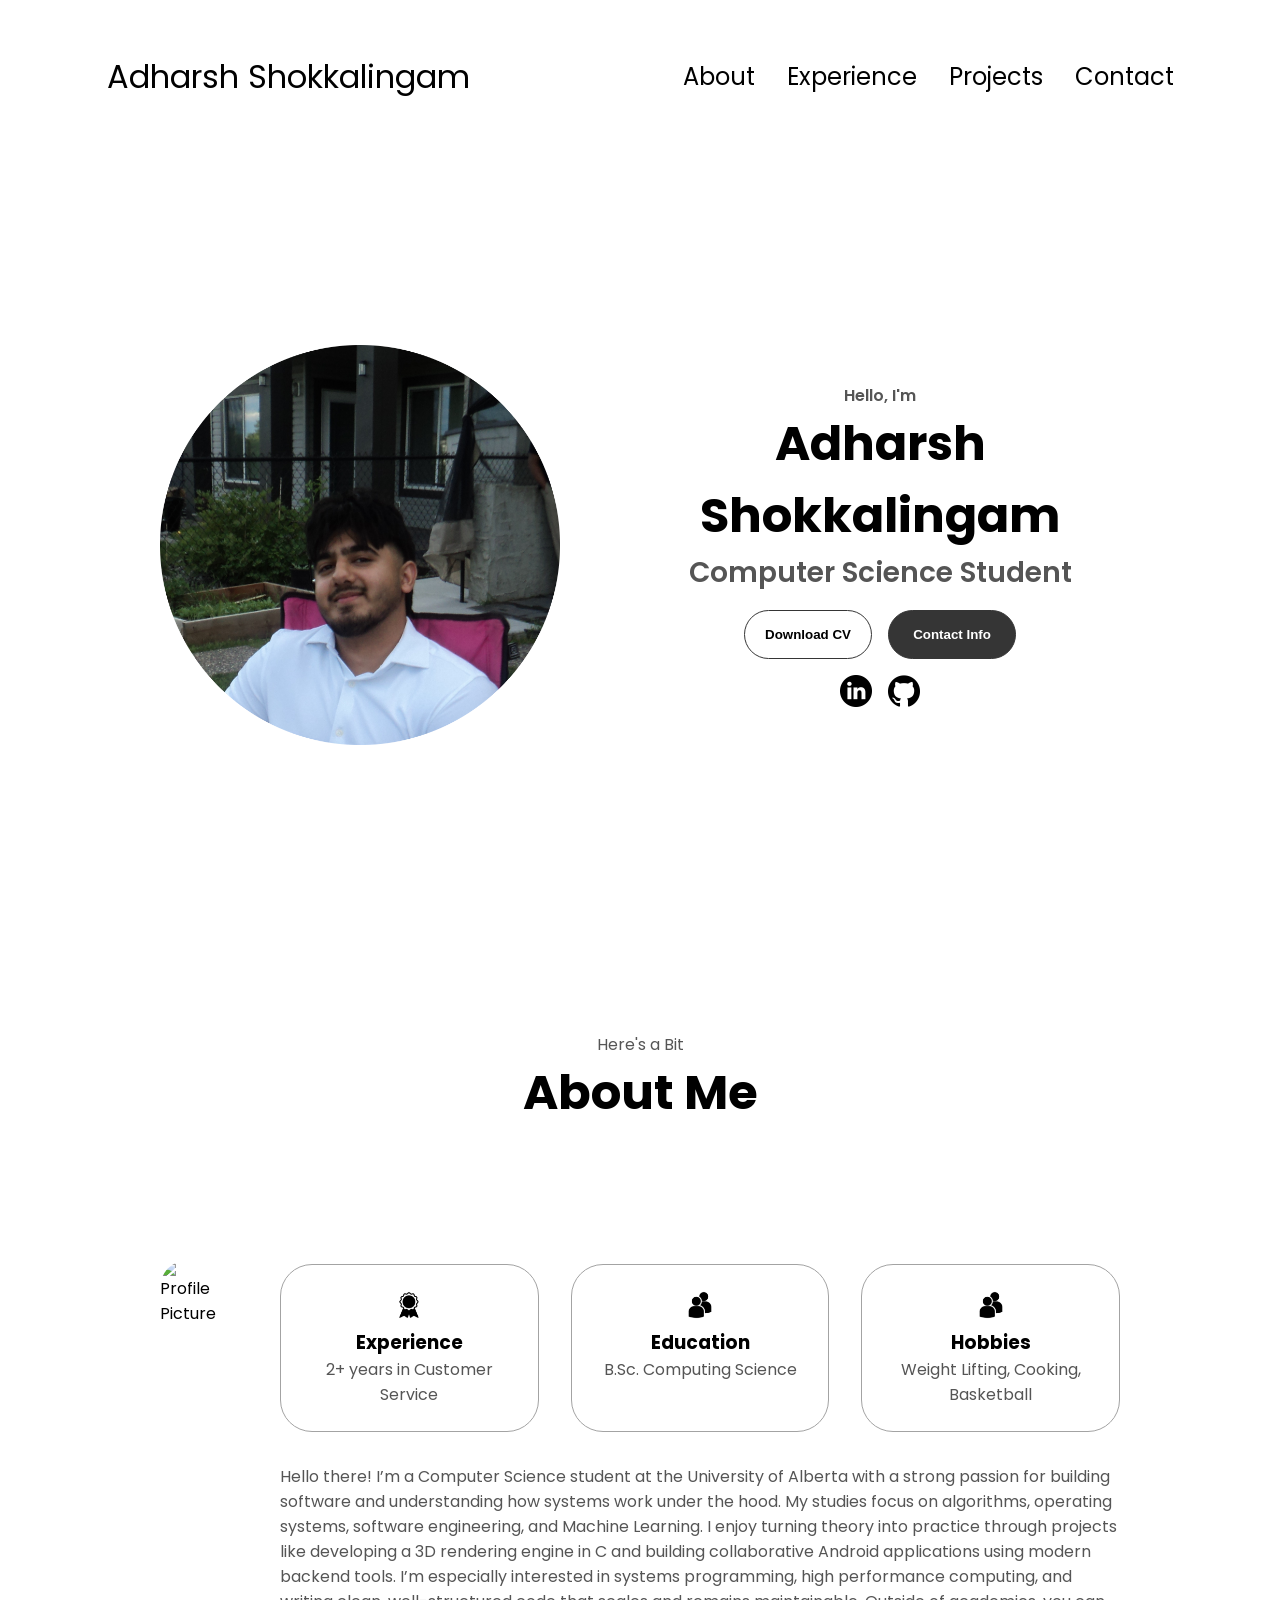
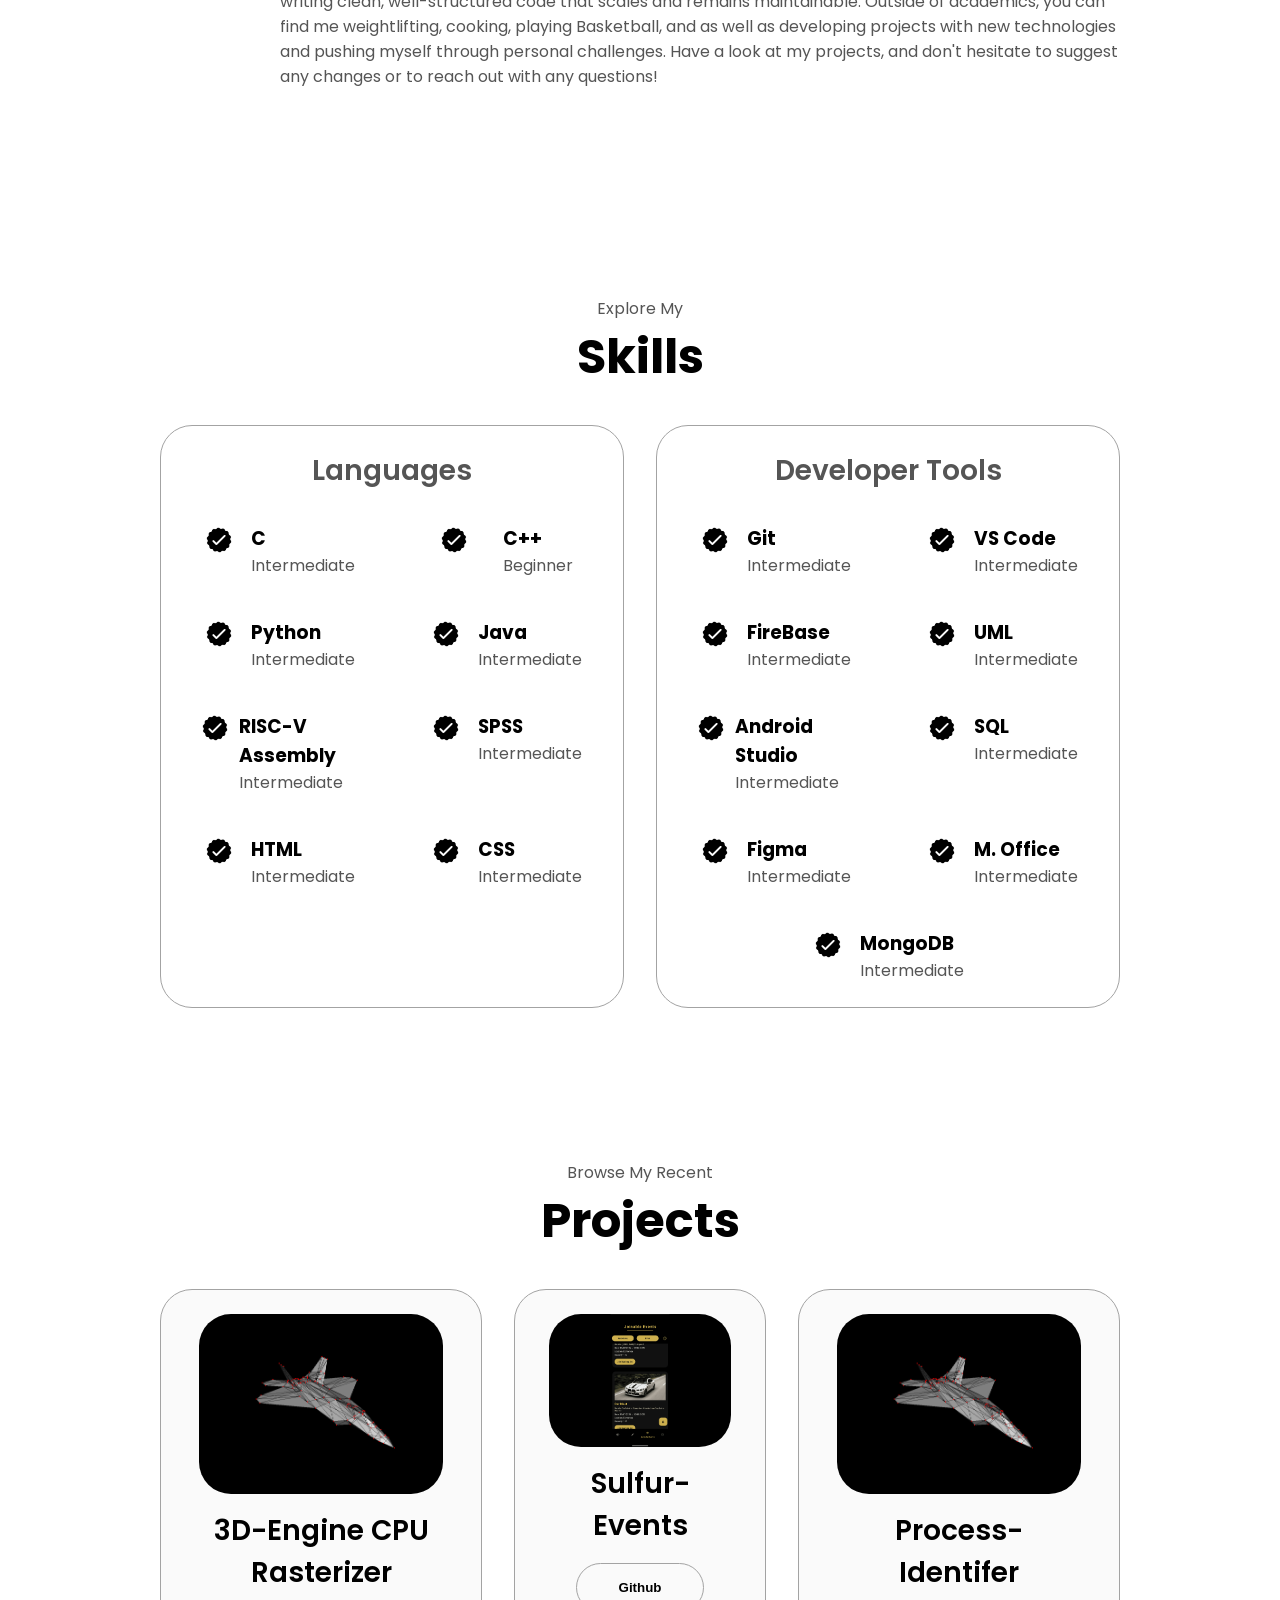
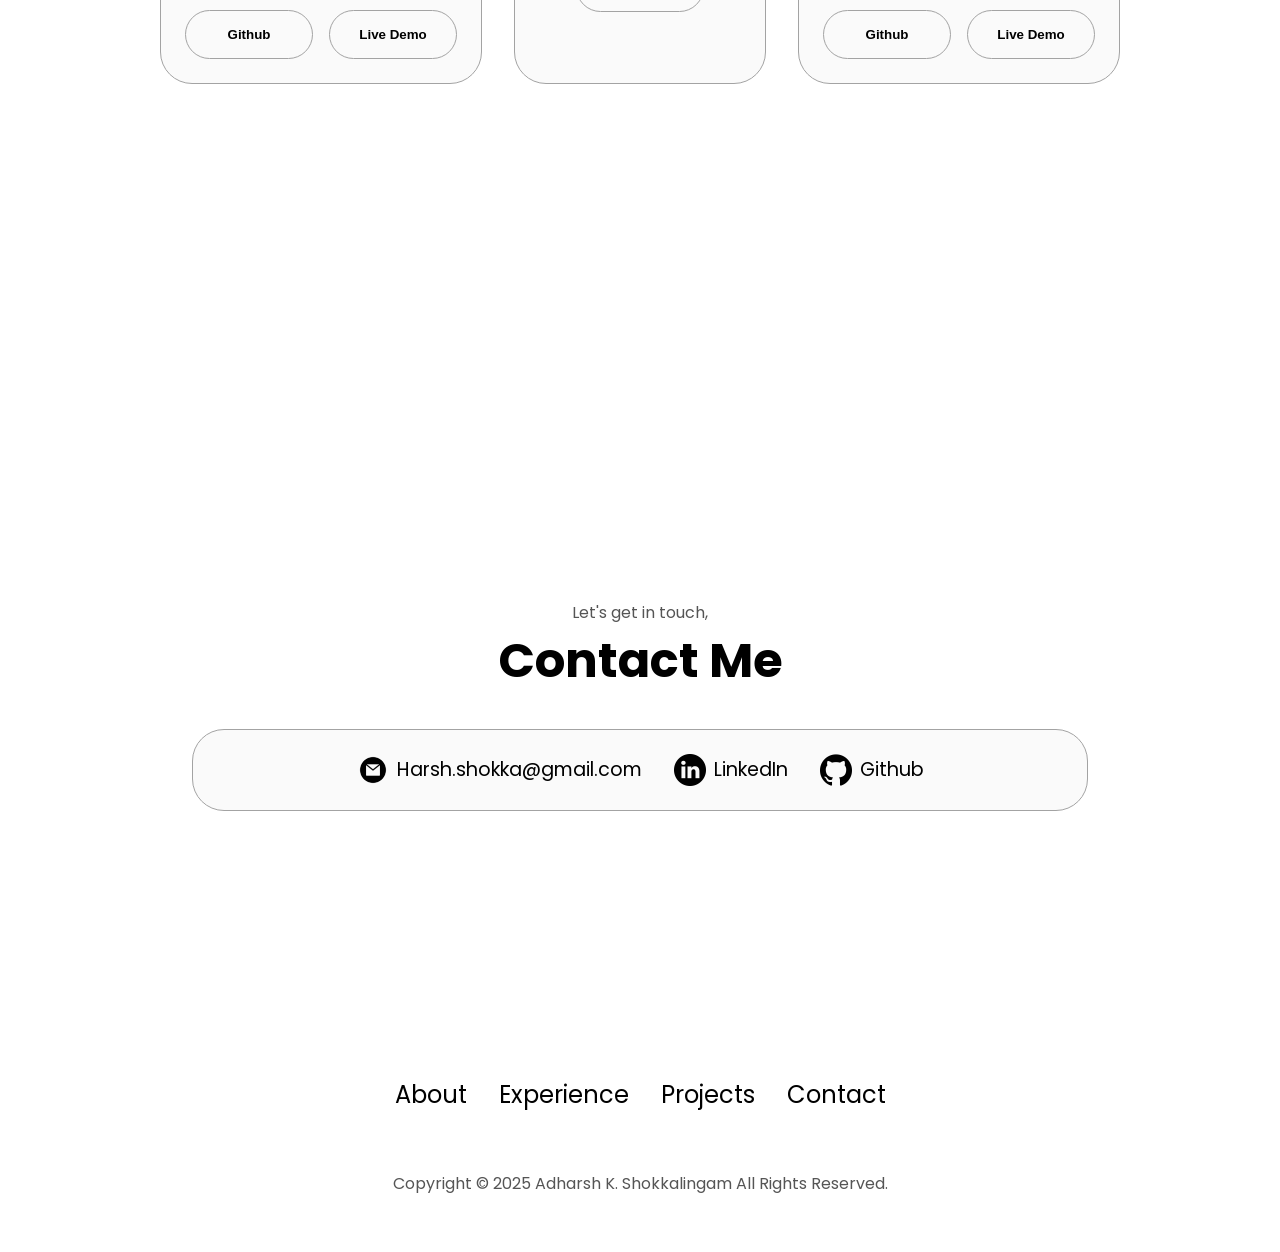
==== index.html @ 2e962688 "added .txt file format" ====
<!DOCTYPE html>
<html lang="en">
<head>
    <meta charset="UTF-8">
    <meta name="viewport" content="width=device-width, initial-scale=1.0">
    <title>My Portfolio</title>
    <link rel="stylesheet" href="style.css">
    <link rel="stylesheet" href="mediaqueries.css">

</head>
<body>
    <nav id="desktop-nav">
        <div class="logo"> Adharsh Shokkalingam</div>
        <div>
            <ul class="nav-links">
                <li><a href="#about">About</a></li>
                <li><a href="#experience">Experience</a></li>
                <li><a href="#projects">Projects</a></li>
                <li><a href="#contact">Contact</a></li>
            </ul>
        </div>
    </nav>
    <nav id="hamburger-nav">
         <div class="logo"> Adharsh Shokkalingam</div>
         <div class = "hamburger-menu">
            <div class="hamburger-icon" onclick="toggleMenu()">
                <span></span>
                <span></span> 
                <span></span>
            </div>
            <div class="menu-links">

                <li><a href="#about" onclick="toggleMenu()">About</a></li>
                <li><a href="#experience" onclick="toggleMenu()">Experience</a>
                </li>
                <li><a href="#projects" onclick="toggleMenu()">Projects</a></li>
                <li><a href="#contact" onclick="toggleMenu()">Contact</a></li>
                
            </div>
         </div> 
    </nav>

    <section id="profile">
        <div class="section__pic-container">
            <img src="./assets/Adharsh.png" alt="Adharsh Shokkalingam profile Picture">
        </div>
        <div class="section__text">
            <p class="section__text__p1"> Hello, I'm </p>
            <h1 class="title"> Adharsh Shokkalingam</h1>
            <p class="section__text__p2">Computer Science Student</p>
            <div class="btn-container">
                <button 
                class="btn btn-color-2"\
                 onclick="window.open('./assets/Adharsh_Resume.pdf')"> 
                 Download CV
                </button>
                 <button 
                 class="btn btn-color-1"
                  onclick="location.href='./#contact'"> 
                  Contact Info
                </button>
            </div>
            


            <div id="socials-container">

                <!-- Email link -->
                <!-- <img src="./assets/email.png" 
                alt="My Email" 
                class="email-icon"
                onclick="copyEmail()"> -->


                <!-- Linkedin link -->
                <img src="./assets/linkedin.png" 
                alt="My Linkedin Profile"
                class="icon" 
                onclick="location.href='https://www.linkedin.com/in/ykharsh/' ">
                <!-- Github link -->
                <img src="./assets/github.png" 
                alt="My Linkedin Profile"
                class="icon" 
                onclick="location.href='https://github.com/HarshS23' ">

            </div>



        </div>
    </section>
    <section id="about">
        <p class="section__text__p1"> Here's a Bit</p>
        <h1 class="title"> About Me</h1>
        <div class="section-container">
            <div class="section__pic-container">
                 <img src="./assets/AdharshGym.png"
                alt="Profile Picture"
                class="about-pic"
                />
            </div>
            <div class="about-details-container">
                <div class="about-containers">
                    <div class="details-container">
                        <img 
                        src="./assets/experience.png" 
                        alt="Experience icon"
                        class="icon"
                        />
                        <h3>Experience</h3>
                        <p>2+ years in Customer Service</p>

                    </div>
                    <div class="details-container">
                         <img 
                        src="./assets/education.png" 
                        alt="education icon"
                        class="icon"
                        />
                        <h3>Education</h3>
                        <p>B.Sc. Computing Science</p>
                    </div>
                     <div class="details-container">
                         <img 
                        src="./assets/education.png" 
                        alt="education icon"
                        class="icon"
                        />
                        <h3>Hobbies</h3>
                        <p>Weight Lifting, Cooking, Basketball</p>
                    </div>
                </div>
                <div class="text-container">
                    <p id="about-text"></p>
                </div>
            </div>
        </div>

         <!-- <img src="./assets/arrow.png" 
        alt="Arrow icon"
        class="icon arrow"
        onclick="location.href='./#experience'"
        /> -->

    </section>
    <section id="experience"> 
        <p class ="section__text__p1"> Explore My</p>
        <h1 class="title">Skills</h1>
        <div class="experience-details-container">
            <div class="about-containers">
                <div class="details-container">
                    <h2 class="experience-sub-title">Languages</h2>
                    <div class="article-container">

                        <article>
                            <img src="./assets/checkmark.png" 
                            alt="Experience icon" 
                            class="icon"
                            />
                            <div>
                                <h3>C</h3>
                                <p>Intermediate</p>
                            </div>
                        </article>

                        <article>
                            <img src="./assets/checkmark.png" 
                            alt="Experience icon" 
                            class="icon"
                            />
                            <div>
                                <h3>C++</h3>
                                <p>Beginner</p>
                            </div>
                        </article>

                        <article>
                            <img src="./assets/checkmark.png" 
                            alt="Experience icon" 
                            class="icon"
                            />
                            <div>
                                <h3>Python</h3>
                                <p>Intermediate</p>
                            </div>
                        </article>

                        <article>
                            <img src="./assets/checkmark.png" 
                            alt="Experience icon" 
                            class="icon"
                            />
                            <div>
                                <h3>Java</h3>
                                <p>Intermediate</p>
                            </div>
                        </article>

                        <article>
                            <img src="./assets/checkmark.png" 
                            alt="Experience icon" 
                            class="icon"
                            />
                            <div>
                                <h3>RISC-V Assembly</h3>
                                <p>Intermediate</p>
                            </div>
                        </article>

                        <article>
                            <img src="./assets/checkmark.png" 
                            alt="Experience icon" 
                            class="icon"
                            />
                            <div>
                                <h3>SPSS</h3>
                                <p>Intermediate</p>
                            </div>
                        </article>

                         <article>
                            <img src="./assets/checkmark.png" 
                            alt="Experience icon" 
                            class="icon"
                            />
                            <div>
                                <h3>HTML</h3>
                                <p>Intermediate</p>
                            </div>
                        </article>

                         <article>
                            <img src="./assets/checkmark.png" 
                            alt="Experience icon" 
                            class="icon"
                            />
                            <div>
                                <h3>CSS</h3>
                                <p>Intermediate</p>
                            </div>
                        </article>
                    </div>
                </div>

                     <div class="details-container">
                    <h2 class="experience-sub-title">Developer Tools</h2>
                    <div class="article-container">
                        <article>
                            <img src="./assets/checkmark.png" 
                            alt="Experience icon" 
                            class="icon"
                            />
                            <div>
                                <h3>Git</h3>
                                <p>Intermediate</p>
                            </div>
                        </article>

                        <article>
                            <img src="./assets/checkmark.png" 
                            alt="Experience icon" 
                            class="icon"
                            />
                            <div>
                                <h3>VS Code</h3>
                                <p>Intermediate</p>
                            </div>
                        </article>

                        <article>
                            <img src="./assets/checkmark.png" 
                            alt="Experience icon" 
                            class="icon"
                            />
                            <div>
                                <h3>FireBase</h3>
                                <p>Intermediate</p>
                            </div>
                        </article>

                        <article>
                            <img src="./assets/checkmark.png" 
                            alt="Experience icon" 
                            class="icon"
                            />
                            <div>
                                <h3>UML</h3>
                                <p>Intermediate</p>
                            </div>
                        </article>

                        <article>
                            <img src="./assets/checkmark.png" 
                            alt="Experience icon" 
                            class="icon"
                            />
                            <div>
                                <h3>Android Studio</h3>
                                <p>Intermediate</p>
                            </div>
                        </article>


                        <article>
                            <img src="./assets/checkmark.png" 
                            alt="Experience icon" 
                            class="icon"
                            />
                            <div>
                                <h3>SQL</h3>
                                <p>Intermediate</p>
                            </div>
                        </article>

                        <article>
                            <img src="./assets/checkmark.png" 
                            alt="Experience icon" 
                            class="icon"
                            />
                            <div>
                                <h3>Figma</h3>
                                <p>Intermediate</p>
                            </div>
                        </article>

                        <article>
                            <img src="./assets/checkmark.png" 
                            alt="Experience icon" 
                            class="icon"
                            />
                            <div>
                                <h3>M. Office</h3>
                                <p>Intermediate</p>
                            </div>
                        </article>

                        <article>
                            <img src="./assets/checkmark.png" 
                            alt="Experience icon" 
                            class="icon"
                            />
                            <div>
                                <h3>MongoDB</h3>
                                <p>Intermediate</p>
                            </div>
                        </article>
                    </div>
                </div>
            </div>

        <!-- <img src="./assets/arrow.png" 
        alt="Arrow icon"
        class="icon arrow"
        onclick="location.href='./#experience'"
        /> -->

        </div>
    </section>
    <section id="projects">
        <p class="section__text__p1"> Browse My Recent</p>
        <h1 class="title">Projects</h1>
        <div class="experience-details-container">
            <div class="about-containers">


            <div class="details-container color-container">
                <div class="article-container">
                    <img src="./assets/project-1.png" 
                    alt="Project 1" 
                    class="project-img"
                    />
                </div>
                <h2 class="experience-sub-title project-title">3D-Engine CPU Rasterizer</h2>
                <div class="btn-container"> 
                    <button class="btn btn-color-2 project-btn" 
                    onclick="location.href='https://github.com/HarshS23/3D-Engine'"
                    >
                        Github
                    </button>
                    <button class="btn btn-color-2 project-btn" 
                    onclick="location.href='https://youtu.be/PCHrQZfpqto?si=veih7ZeboMWmOVPv'"
                    >
                        Live Demo
                    </button>
                </div>
            </div>
            <div class="details-container color-container">
                <div class="article-container">
                    <img src="./assets/project-2.png" 
                    alt="Project 2" 
                    class="project-img"
                    />
                </div>
                <h2 class="experience-sub-title project-title">Sulfur-Events</h2>
                <div class="btn-container"> 
                    <button class="btn btn-color-2 project-btn" 
                    onclick="location.href='https://github.com/CMPUT301-Sulfur/sulfur-events.git'"
                    >
                        Github
                    </button>
                    <!-- <button class="btn btn-color-2 project-btn" 
                    onclick="location.href='https://youtu.be/PCHrQZfpqto?si=veih7ZeboMWmOVPv'"
                    >
                        Live Demo -->
                    </button>
                </div>
            </div> 
            <!-- Might add the RISC-V to WASM Converter -->
             <div class="details-container color-container">
                <div class="article-container">
                    <img src="./assets/project-1.png" 
                    alt="Project 1" 
                    class="project-img"
                    />
                </div>
                <h2 class="experience-sub-title project-title">Process-Identifer</h2>
                <div class="btn-container"> 
                    <button class="btn btn-color-2 project-btn" 
                    onclick="location.href='https://github.com/HarshS23/Process-Identifier.git'"
                    >
                        Github
                    </button>
                    <button class="btn btn-color-2 project-btn" 
                    onclick="location.href='https://youtu.be/PCHrQZfpqto?si=veih7ZeboMWmOVPv'"
                    >
                        Live Demo
                    </button>
                </div>
            </div>

            </div>
        </div>
    </section>
    <section id="contact">
        <p class="section__text__p1"> Let's get in touch, </p>
        <h1 class="title">Contact Me </h1>
        <div class="contact-info-upper-container">

            <div class="contact-info-container">
                <img src="./assets/email.png" 
                alt="Email icon" 
                class="icon contact-icon"
                />
                <p><a href="mailto:Harsh.shokka@gmail.com"> Harsh.shokka@gmail.com </a></p>
            </div>

             <div class="contact-info-container">
                <img src="./assets/linkedin.png" 
                alt="Linkedin icon" 
                class="icon contact-icon"
                />
                <p><a href="https://www.linkedin.com/in/ykharsh/"> LinkedIn </a></p>
            </div>


             <div class="contact-info-container">
                <img src="./assets/github.png" 
                alt="github icon" 
                class="icon contact-icon"
                />
                <p><a href="https://github.com/HarshS23"> Github </a></p>
            </div>




        </div>
    </section>
    <footer>
        <nav>
            <div class="nav-links-container">
                  <ul class="nav-links">
                <li><a href="#about">About</a></li>
                <li><a href="#experience">Experience</a></li>
                <li><a href="#projects">Projects</a></li>
                <li><a href="#contact">Contact</a></li>
            </ul>
            </div>
        </nav>
        <p>Copyright &#169; 2025 Adharsh K. Shokkalingam All Rights Reserved.</p>
    </footer>
    <script src="script.js"></script> 
</body>
</html>
---- style.css ----
/* GENERAL */


@import url('https://fonts.googleapis.com/css2?family=Poppins:ital,wght@0,100;0,200;0,300;0,400;0,500;0,600;0,700;0,800;0,900;1,100;1,200;1,300;1,400;1,500;1,600;1,700;1,800;1,900&display=swap');



* {
    margin: 0;
    padding: 0;
}


body{
    font-family: "Poppins", sans-serif;
}

html{
    scroll-behavior: smooth;
}

p {
    color: rgb(85,85,85);
}

/* TRANSITIONS */
a, 
.btn{
    transition: all 300ms ease;
}


/* DESKTOP NAVIGATION */
nav, 
.nav-links {
    display: flex;
}

nav {
    justify-content: space-around;
    align-items: center;
    height: 17vh;
}

.nav-links{
    gap: 2rem;
    list-style: none;
    font-size: 1.5rem;
}

a {
    color: black;
    text-decoration: none;
    text-decoration-color: white;
}

a:hover{
    color: grey;
    text-decoration: underline;
    text-underline-offset: 1rem;
    text-decoration-color: rgb(181,181,181);
}

.logo {
    font-size: 2rem;
}

.logo:hover{
    cursor: default;
}

/* HAMBURGER MENU */
#hamburger-nav{
    display: none;
}

.hamburger-menu {
    position: relative;
    display: inline-block;
}

.hamburger-icon {
    display: flex;
    flex-direction: column;
    justify-content: space-between;
    height: 24px;
    width: 30px;
    cursor: pointer;
}

.hamburger-icon span{
    width: 100%;
    height: 2px;
    background-color: black;
    transition: all 0.3 ease-in-out;
}

.menu-links{
    position: absolute;
    top: 100%;
    right: 0;
    background-color: white;
    width: fit-content;
    max-height: 0;
    overflow: hidden;
    transition: all 0.3 ease-in-out ;
}

.menu-links a {
    display:block;
    padding: 10px;
    text-align: center;
    font-size: 1.5rem;
    color: black;
    text-decoration: none;
    transition: all 0.3 ease-in-out;
}

.menu-links li{ 
    list-style: none;
}

.menu-links.open {
    max-height: 300px;

}


.hamburger-icon.open span:first-child {
    transform: rotate(45deg) translate(10px,5px);
}

.hamburger-icon.open span:nth-child(2) {
   opacity: 0;
    
}

.hamburger-icon.open span:last-child {
    transform: rotate(-45deg) translate(10px,-5px);
    
}


.hamburger-icon span:first-child{
    transform: none;
} 

.hamburger-icon span:first-child{
    opacity: 1;
}

.hamburger-icon span:first-child{
    transform: none;
}

/* SECTIONS  */

section{
    padding-top: 4vh;
    height: 96vh;
    margin: 0 10rem;
    box-sizing: border-box;
    min-height: fit-content;
}

.section-container{
    display: flex;
}

/* PROFILE */

#profile{
    display:flex;
    justify-content: center;
    gap: 5rem;
    height: 80vh;
}

.section__pic-container{
    display:flex;
    height: 400px;
    width: 400px;
    margin: auto 0;
}

.section__text{
    align-self: center;
    text-align: center;
} 

.section__text p{
    font-weight: 600;
}

.section__text__p1 {
    text-align: center;
}

.section__text__p2 {
    font-size: 1.75rem;
    margin-bottom: 1rem;
}
 
.title {
    font-size: 3rem;
    text-align: center;
}

#socials-container{
    display: flex;
    justify-content: center;
    margin-top: 1rem;
    gap: 1rem;
}

/* ICON */

.icon{
    cursor: pointer;
    height: 2rem;
}


/* BUTTONS */

.btn-container{
    display:flex;
    justify-content: center;
    gap: 1rem;
}

.btn{
    font-weight: 600;
    transition: all 300ms ease;
    padding: 1rem;
    width: 8rem;
    border-radius: 2rem;
}

.btn-color-1, 
.btn-color-2{
    border: rgb(53,53,53) 0.1rem solid;
}

.btn-color-1:hover, 
.btn-color-2{
    cursor: pointer;
}

.btn-color-1, 
.btn-color-2:hover{
    background: rgb(53,53,53);
    color: white;
}

.btn-color-1:hover{
    background: rgb(0,0,0);
}

.btn-color-2{
    background: none;
}

.btn-color-2:hover{
    border: rbg(255,255,255) 0.1rem solid;
}

.btn-container{
    gap: 1rem;
}


/* ABOUT */

#about{
    postion: relative;
}

.about-containers{
    gap: 2rem;
    margin-bottom: 2rem;
    margin-top: 2rem;
}

.about-details-container{
    justify-content: center;
    flex-direction: column;
}

.about-containers, 
.about-details-container {
    display:flex;
}

.about-pic{
    border-radius: 2rem;
}

/* .arrow{
    position: relative ;
    right: -5rem;
    bottom: 2.5rem;
} */

.details-container{
    padding: 1.5rem;
    flex: 1;
    background: white;
    border-radius: 2rem;
    border: rgb(53,53,53) 0.1rem solid;
    border-color: rgb(163,163,163);
    text-align: center;
}


.section-container{
    gap: 4rem;
    height: 80%;
}

.section__pic-container{
    height: 400px;
    width: 400px;
    margin: auto 0;
}


/* EXPERIENCE  */   

#experience{
    position: relative;
}

.experience-sub-title{
    color: rgb(85,85,85);
    font-weight: 600;
    font-size: 1.75rem;
    margin-bottom: 2rem;
}

.experience-details-container{
    display: flex;
    justify-content: center;
    flex-direction: column;
}

.article-container{
    display: flex;
    text-align: initial;
    flex-wrap: wrap;
    flex-direction: row;
    gap: 2.5rem;
    justify-content: space-around;
}




article{
    display:flex;
    width: 10rem;
    justify-content: space-around;
    gap: 0.5rem;
}

article .icon{
    cursor: default;
}


/* PROJECTS */

#projects{
    position: relative;
}

.color-container{
    border-color: rgb(163,163,163);
    background: rgb(250,250,250);
}

.project-img{
    border-radius: 2rem;
    width: 90%;
    height: 90%;
}



.project-title{
    margin: 1rem;
    color: black;
}

.project-btn{
    color: black;
   border-color: rgb(163,163,163);
}


/* CONTACT */

#contact{
    display: flex;
    justify-content: center;
    flex-direction: column;
    height: 70vh;
}

.contact-info-upper-container{
    display: flex;
    justify-content: center;
    border-radius: 2rem;
    border: rgb(53,53,53) 0.1rem solid;
    border-color: rgb(163,163,163);
    background: rgb(250,250,250);
    margin: 2rem;
    padding: 0.5rem;
}

.contact-info-container{
    display: flex;
    align-items: center;
    justify-content: center;
    gap: 0.5rem;
    margin: 1rem;
}

.contact-info-container p{
    font-size: larger;
}

.contact-icon{
    cursor: default;
}

.email-icon{
    height: 2.5rem;
}

/* FOOTER */

footer{
    height: 26vh;
    margin: 0 1rem;
}

footer p{
    text-align: center;
}
---- mediaqueries.css ----
@media screen and (max-width: 1400px ){
    #profile{
        height: 83vh;
        margin-bottom:6rem;
    }

    .about-containers{
        flex-wrap: wrap;
    }

}





@media screen and (max-width: 1200px ){
    #desktop-nav{
        display: none;
    }

    #hamburger-nav{
        display: flex;
    }

    #experience,
    .experience-details-containers{
        margin-top: 2rem;
    }
    #profile, .section-container{
        display: block;
    }

    section, 
    .section-container{
        height: fit-content;
    }
    section{
        margin: 0 5%;
    }
    .section__pic-container{
        width: 275px;
        height:275px;
        margin: 0 auto 2rem;
    }
    .about-containers{
        margin-top: 0;
    }


}


@media screen and (max-width: 600px){
    #contact, footer{
        height: 40vh;
    }
    #profile{
        height: 83vh;
        margin-bottom: 0;

    }
    article{
        font-size: 1rem;
    
    }

    footer nav{
        height: fit-content;
        margin-bottom: 2rem;
    }
    .about-containers, 
    .contact-info-upper-container, 
    .btn-container{
        flex-wrap: wrap;
    }

    .contact-info-container{
        margin: 0;
    }
    .contact-info-container p, 
    .nav-links li a{
        font-size: 1rem; 
    }

    .experience-sub-title{
        font-size: 1.25rem;

    }

    .logo{
        font-size: 1.5rem;
    }

    .nav-links{
        flex-direction: column;
        gap: 0.5rem;
        text-align: center;
    }

    .section__pic-container{
        width:auto;
        height: 46vw;
        justify-content: center;
    }
    .section__text__p2{
        font-size: 1.25rem;
    }
    .title{
        font-size: 2rem;
    }

    .text-container{
        text-align:justify;
    }
}
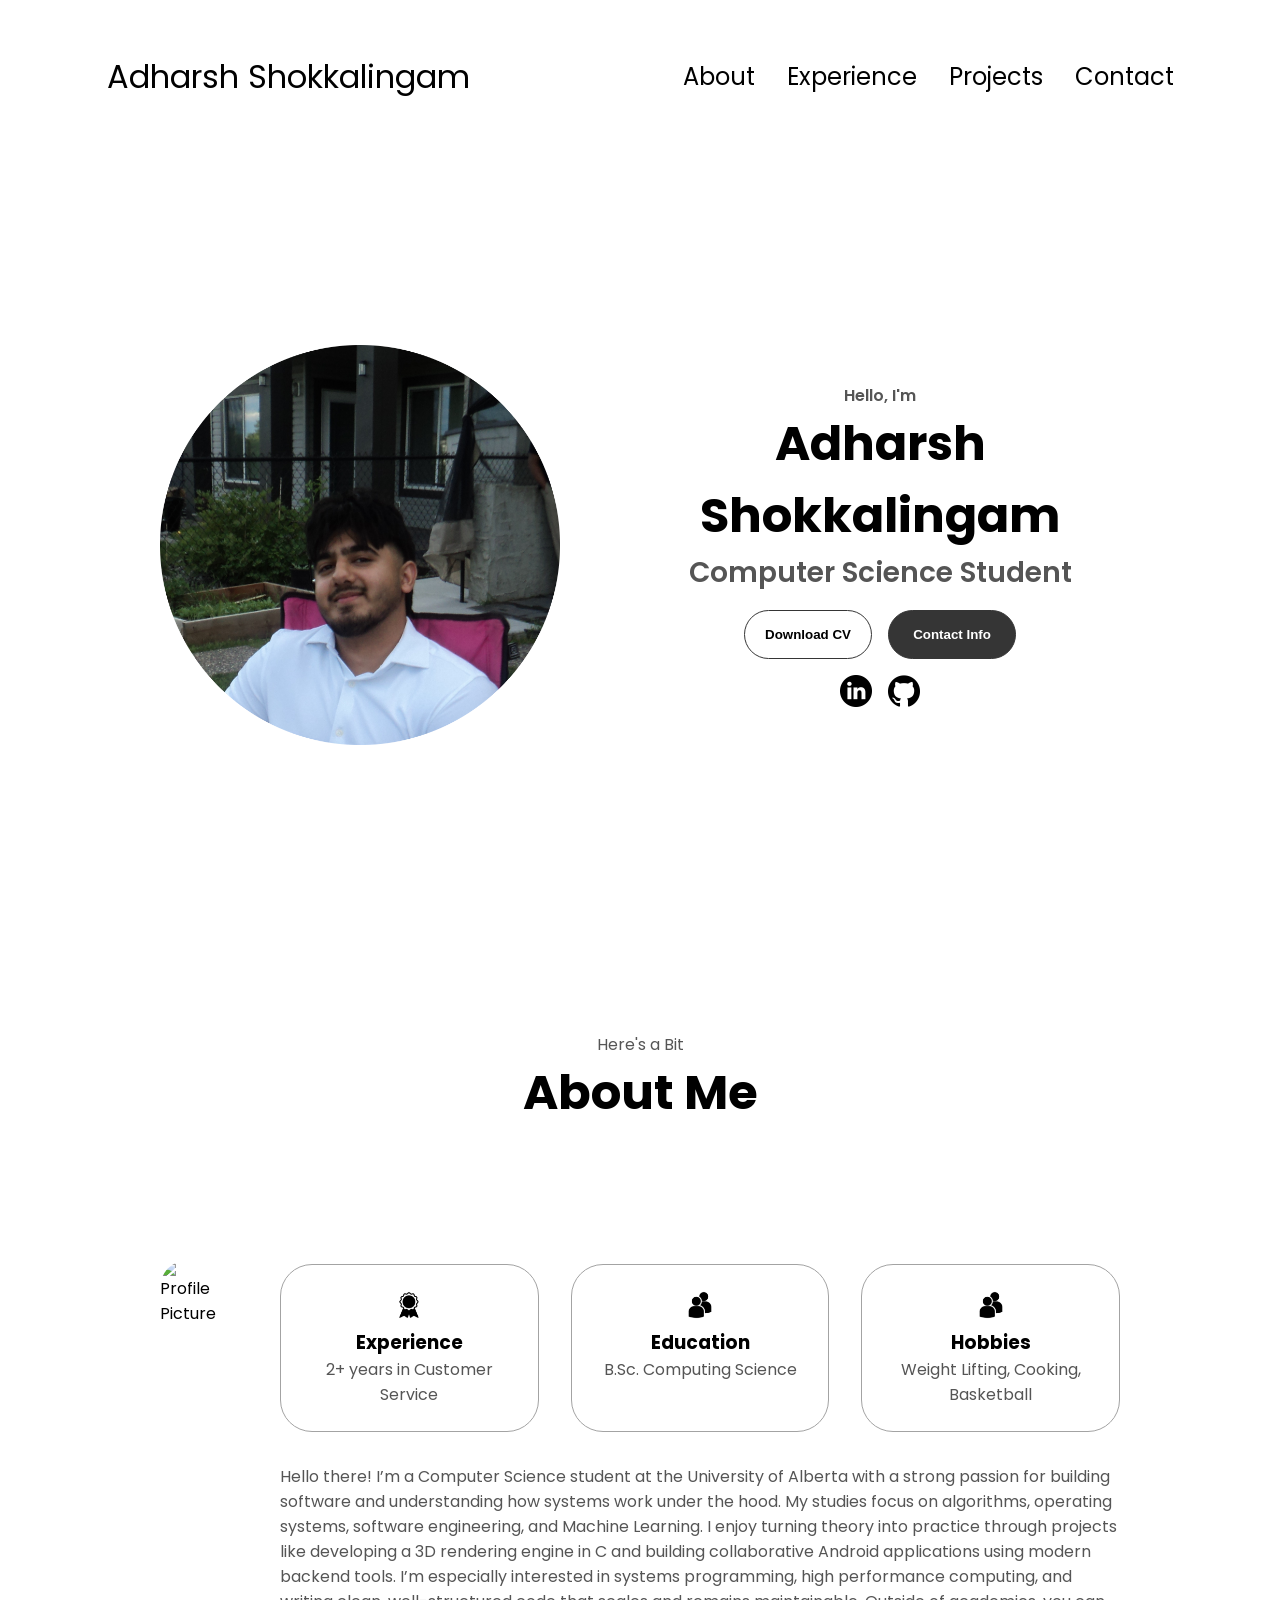
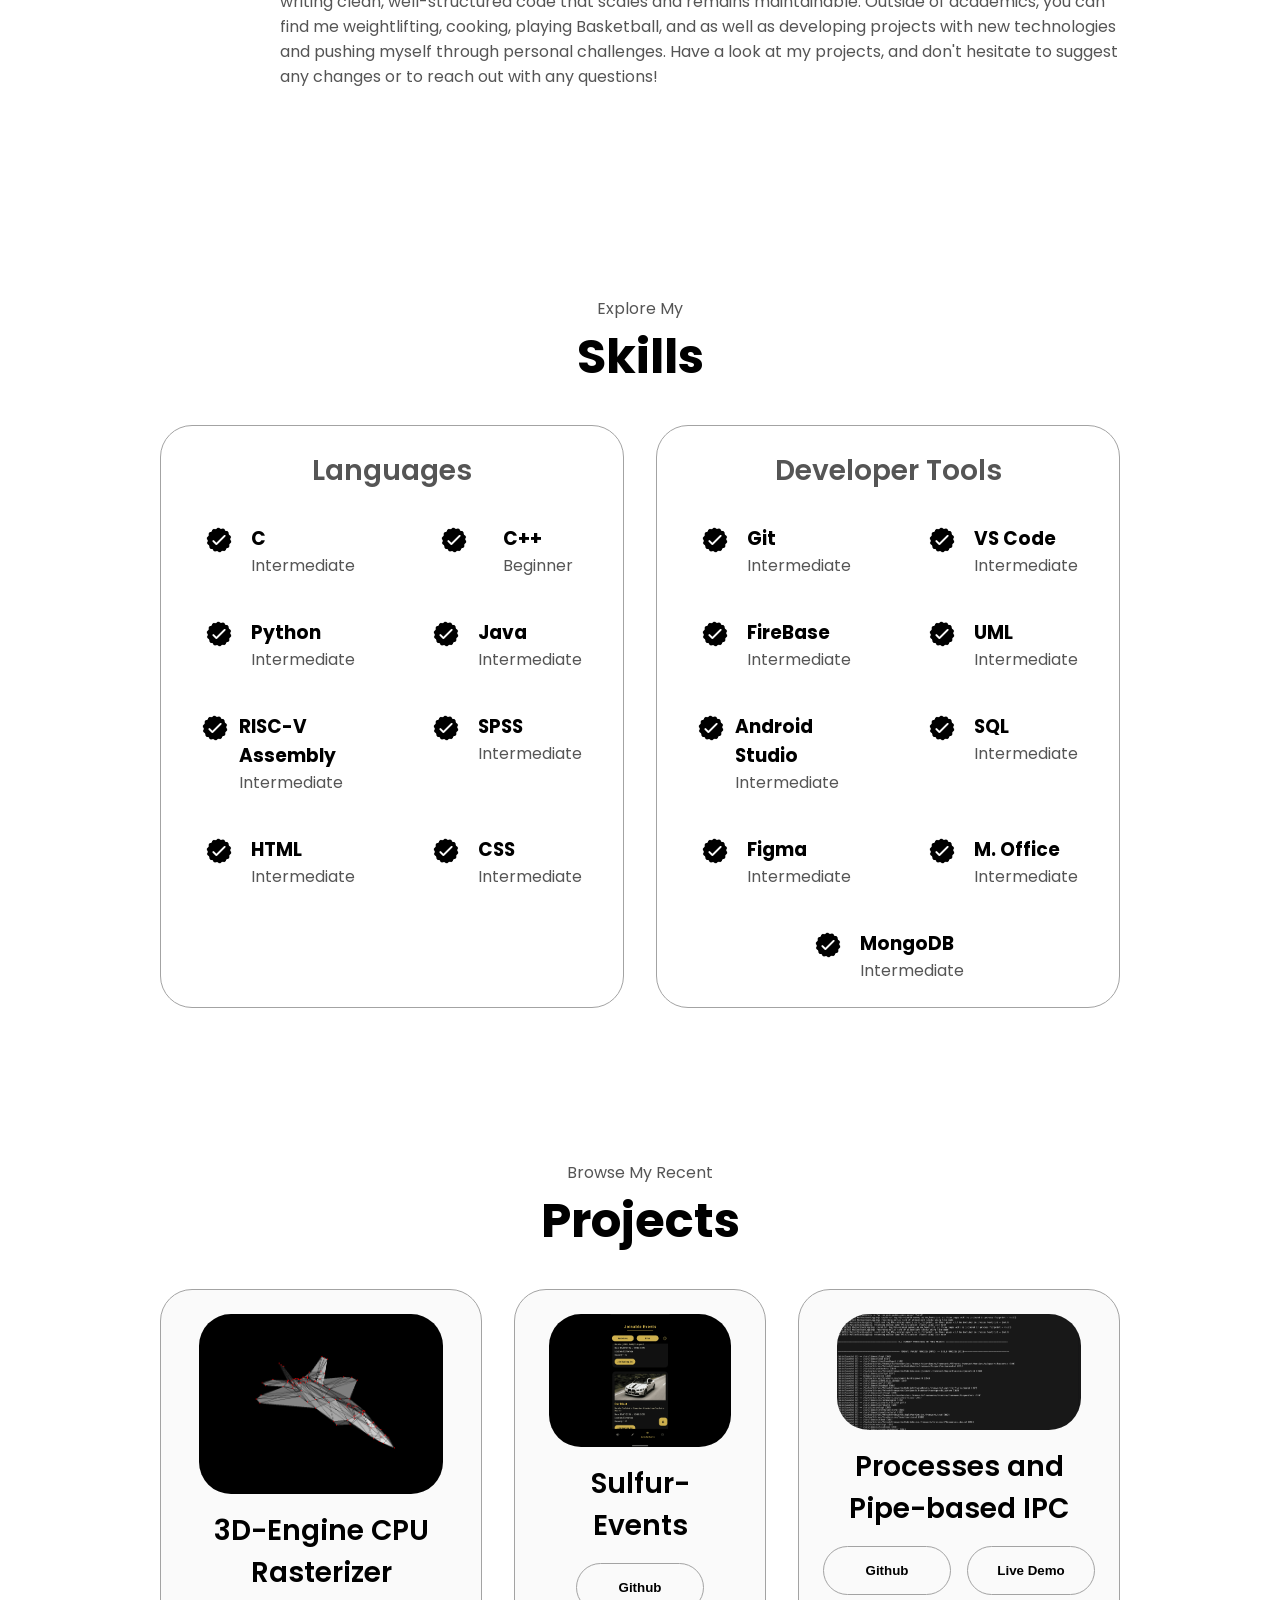
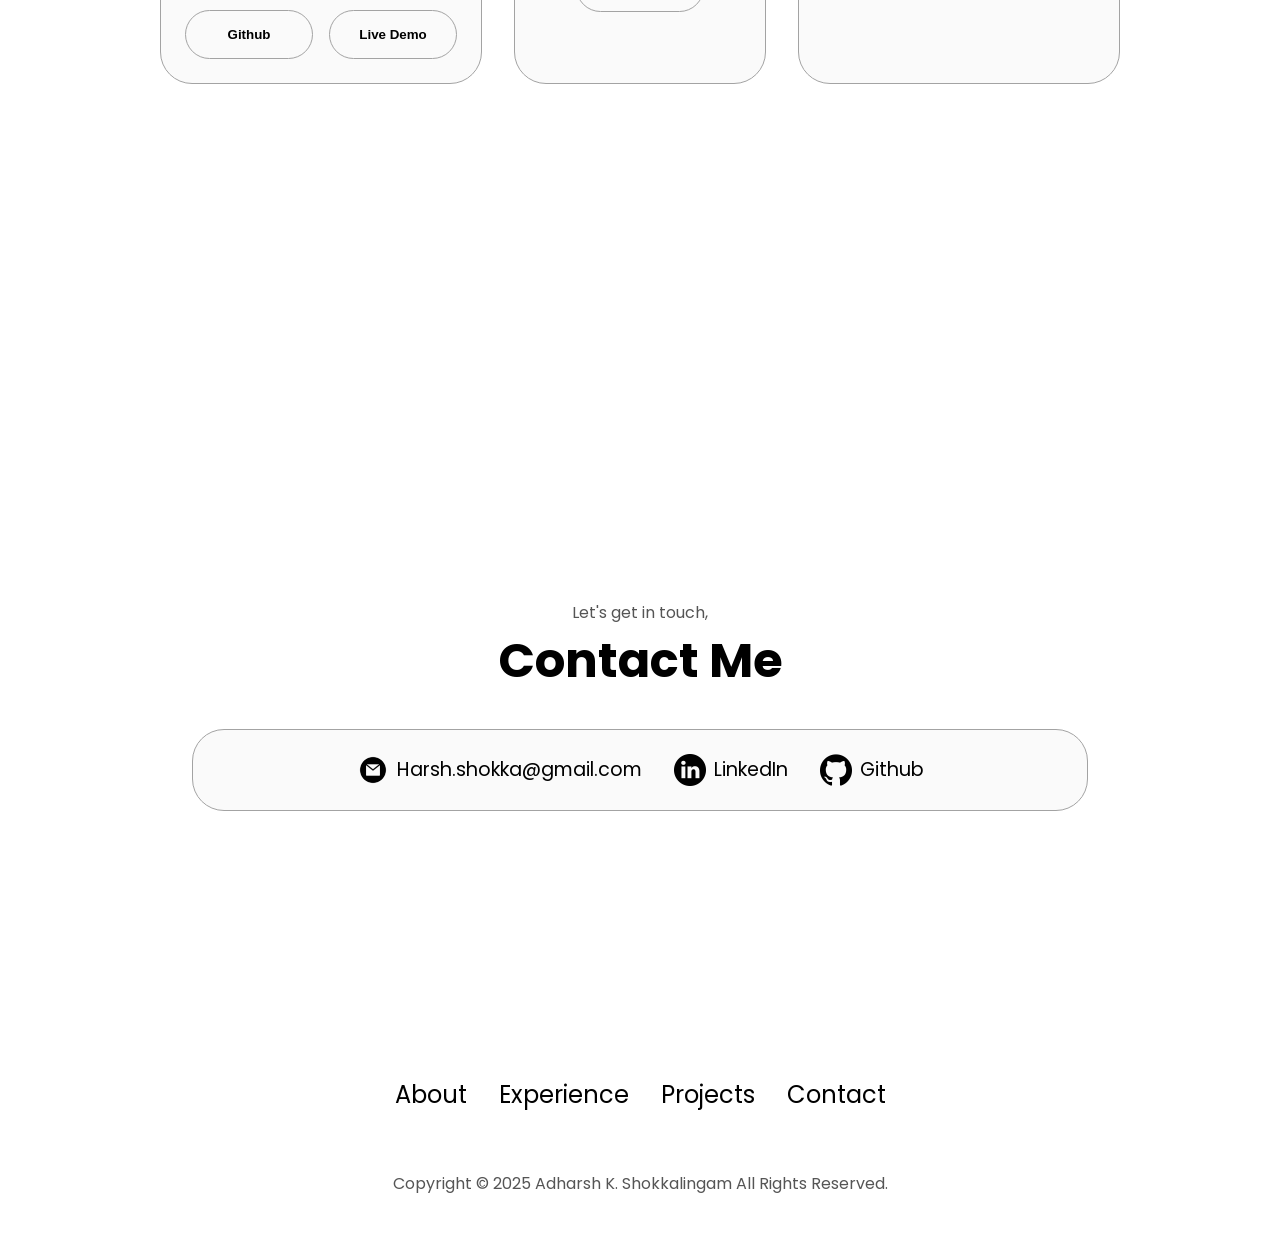
==== commit 0c7444a6: "update portoflio" ====
--- a/index.html
+++ b/index.html
@@ -408,12 +408,12 @@
             <!-- Might add the RISC-V to WASM Converter -->
              <div class="details-container color-container">
                 <div class="article-container">
-                    <img src="./assets/project-1.png" 
+                    <img src="./assets/Process&IPCImage.png" 
                     alt="Project 1" 
                     class="project-img"
                     />
                 </div>
-                <h2 class="experience-sub-title project-title">Process-Identifer</h2>
+                <h2 class="experience-sub-title project-title">Processes and Pipe-based IPC</h2>
                 <div class="btn-container"> 
                     <button class="btn btn-color-2 project-btn" 
                     onclick="location.href='https://github.com/HarshS23/Process-Identifier.git'"
@@ -421,7 +421,7 @@
                         Github
                     </button>
                     <button class="btn btn-color-2 project-btn" 
-                    onclick="location.href='https://youtu.be/PCHrQZfpqto?si=veih7ZeboMWmOVPv'"
+                    onclick="location.href='https://youtu.be/716uZ5s0U7A'"
                     >
                         Live Demo
                     </button>
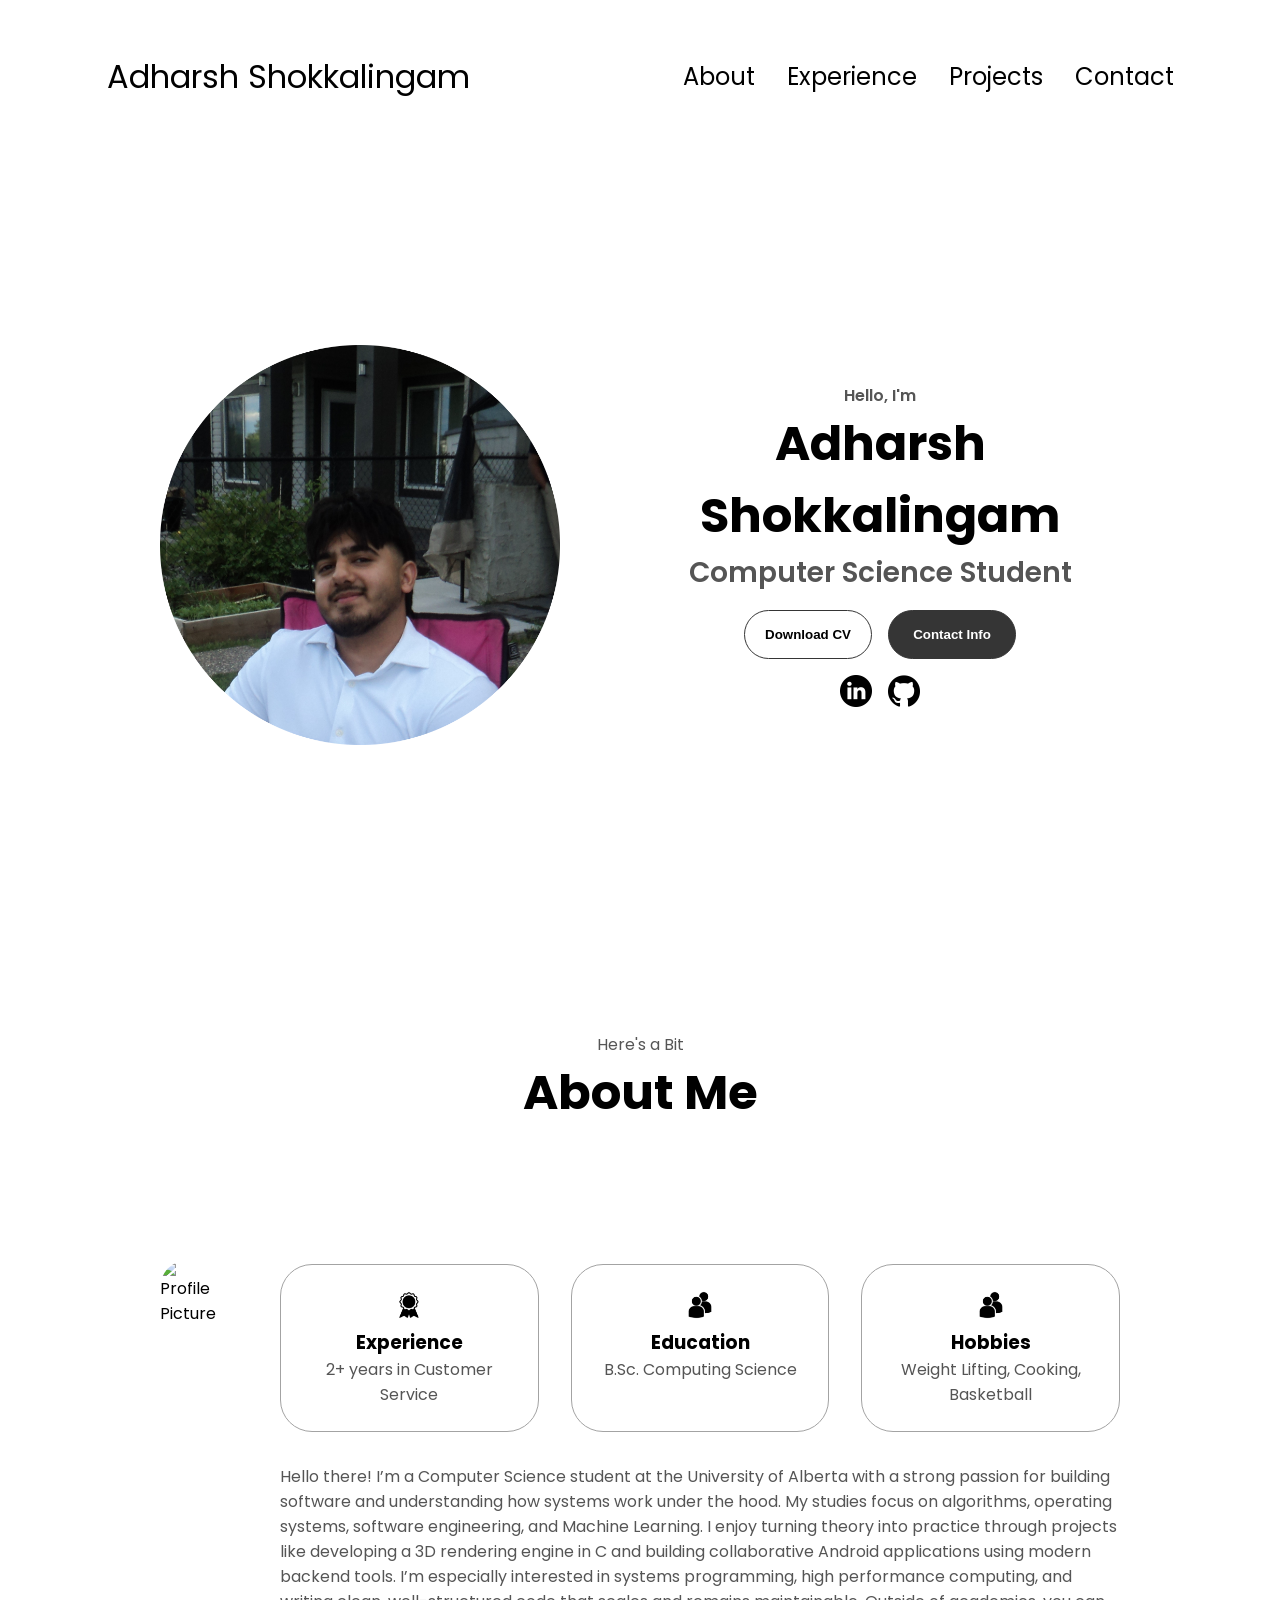
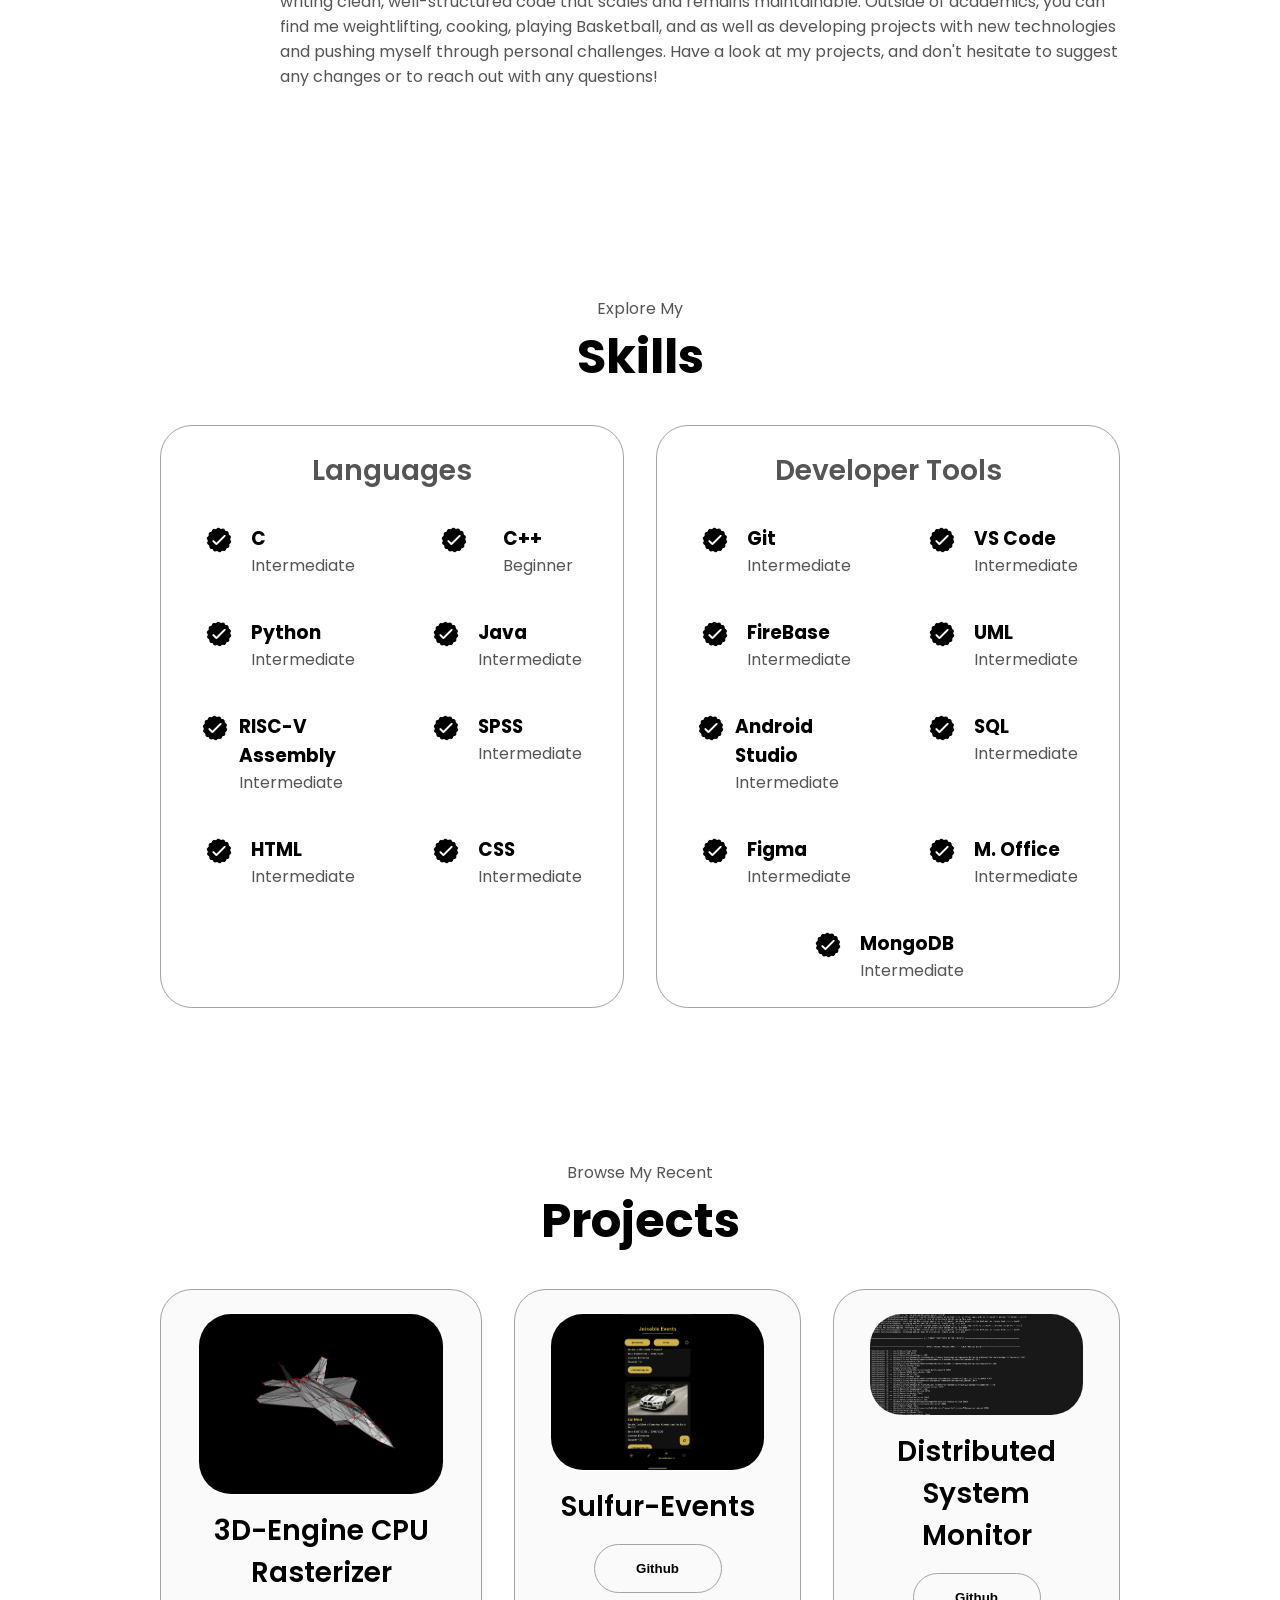
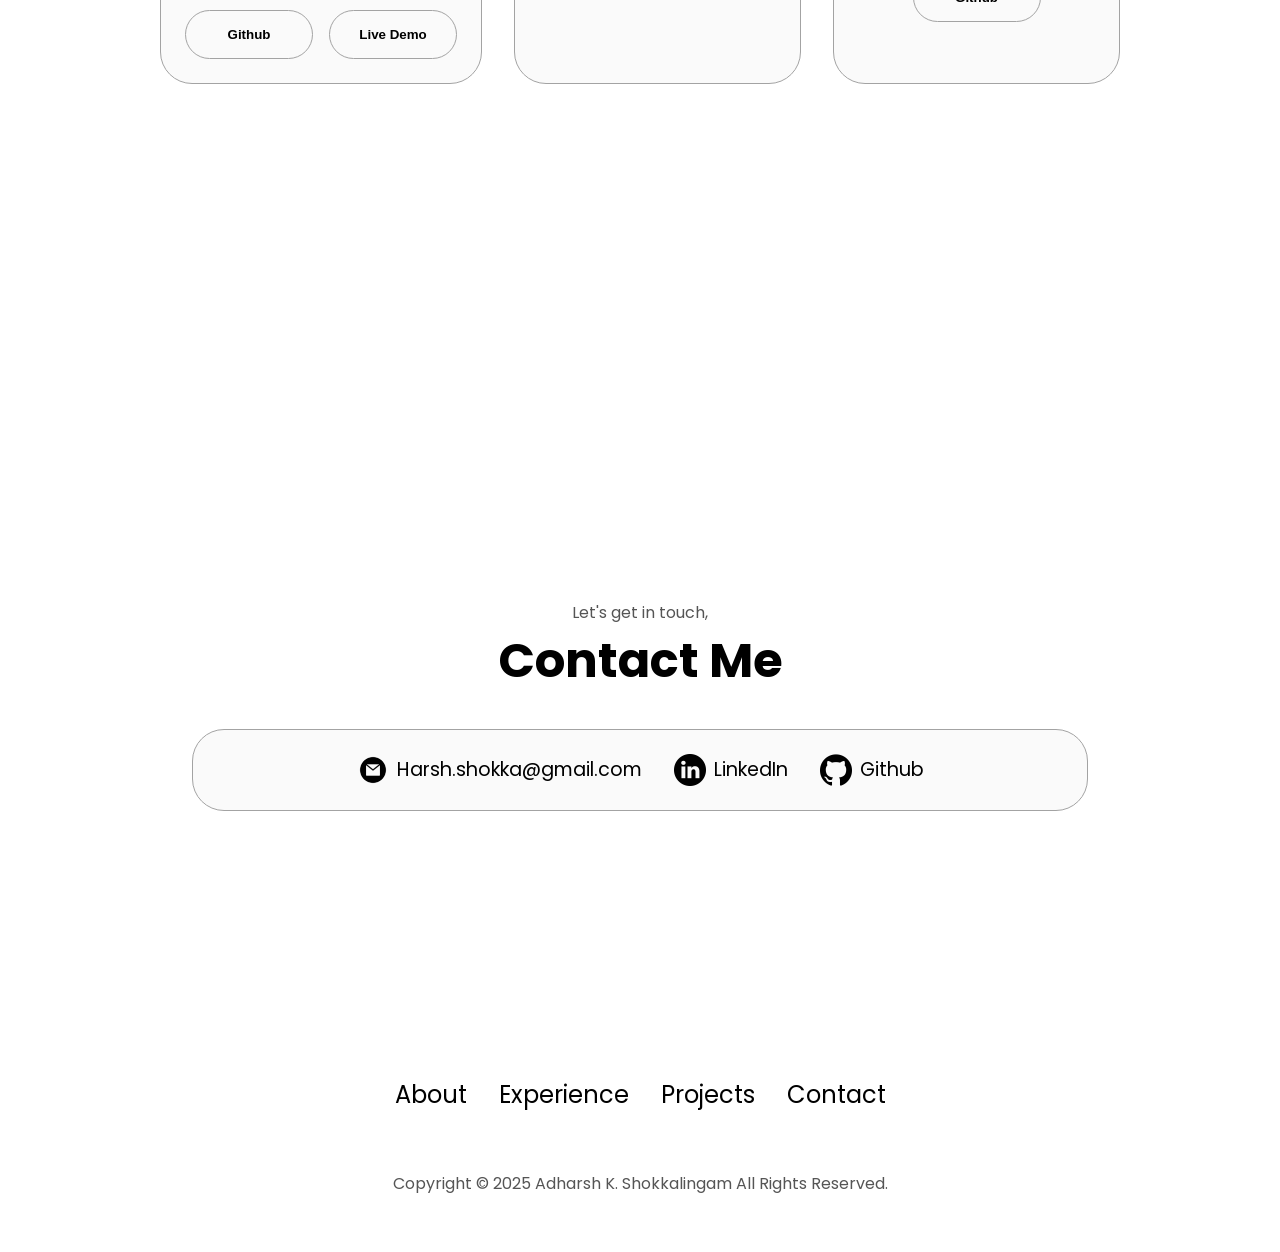
==== commit 36dc6ac1: "update" ====
--- a/index.html
+++ b/index.html
@@ -413,17 +413,12 @@
                     class="project-img"
                     />
                 </div>
-                <h2 class="experience-sub-title project-title">Processes and Pipe-based IPC</h2>
+                <h2 class="experience-sub-title project-title">Distributed System Monitor</h2>
                 <div class="btn-container"> 
                     <button class="btn btn-color-2 project-btn" 
-                    onclick="location.href='https://github.com/HarshS23/Process-Identifier.git'"
+                    onclick="location.href='https://github.com/HarshS23/Distributed-Process-Monitor.git'"
                     >
                         Github
-                    </button>
-                    <button class="btn btn-color-2 project-btn" 
-                    onclick="location.href='https://youtu.be/716uZ5s0U7A'"
-                    >
-                        Live Demo
                     </button>
                 </div>
             </div>
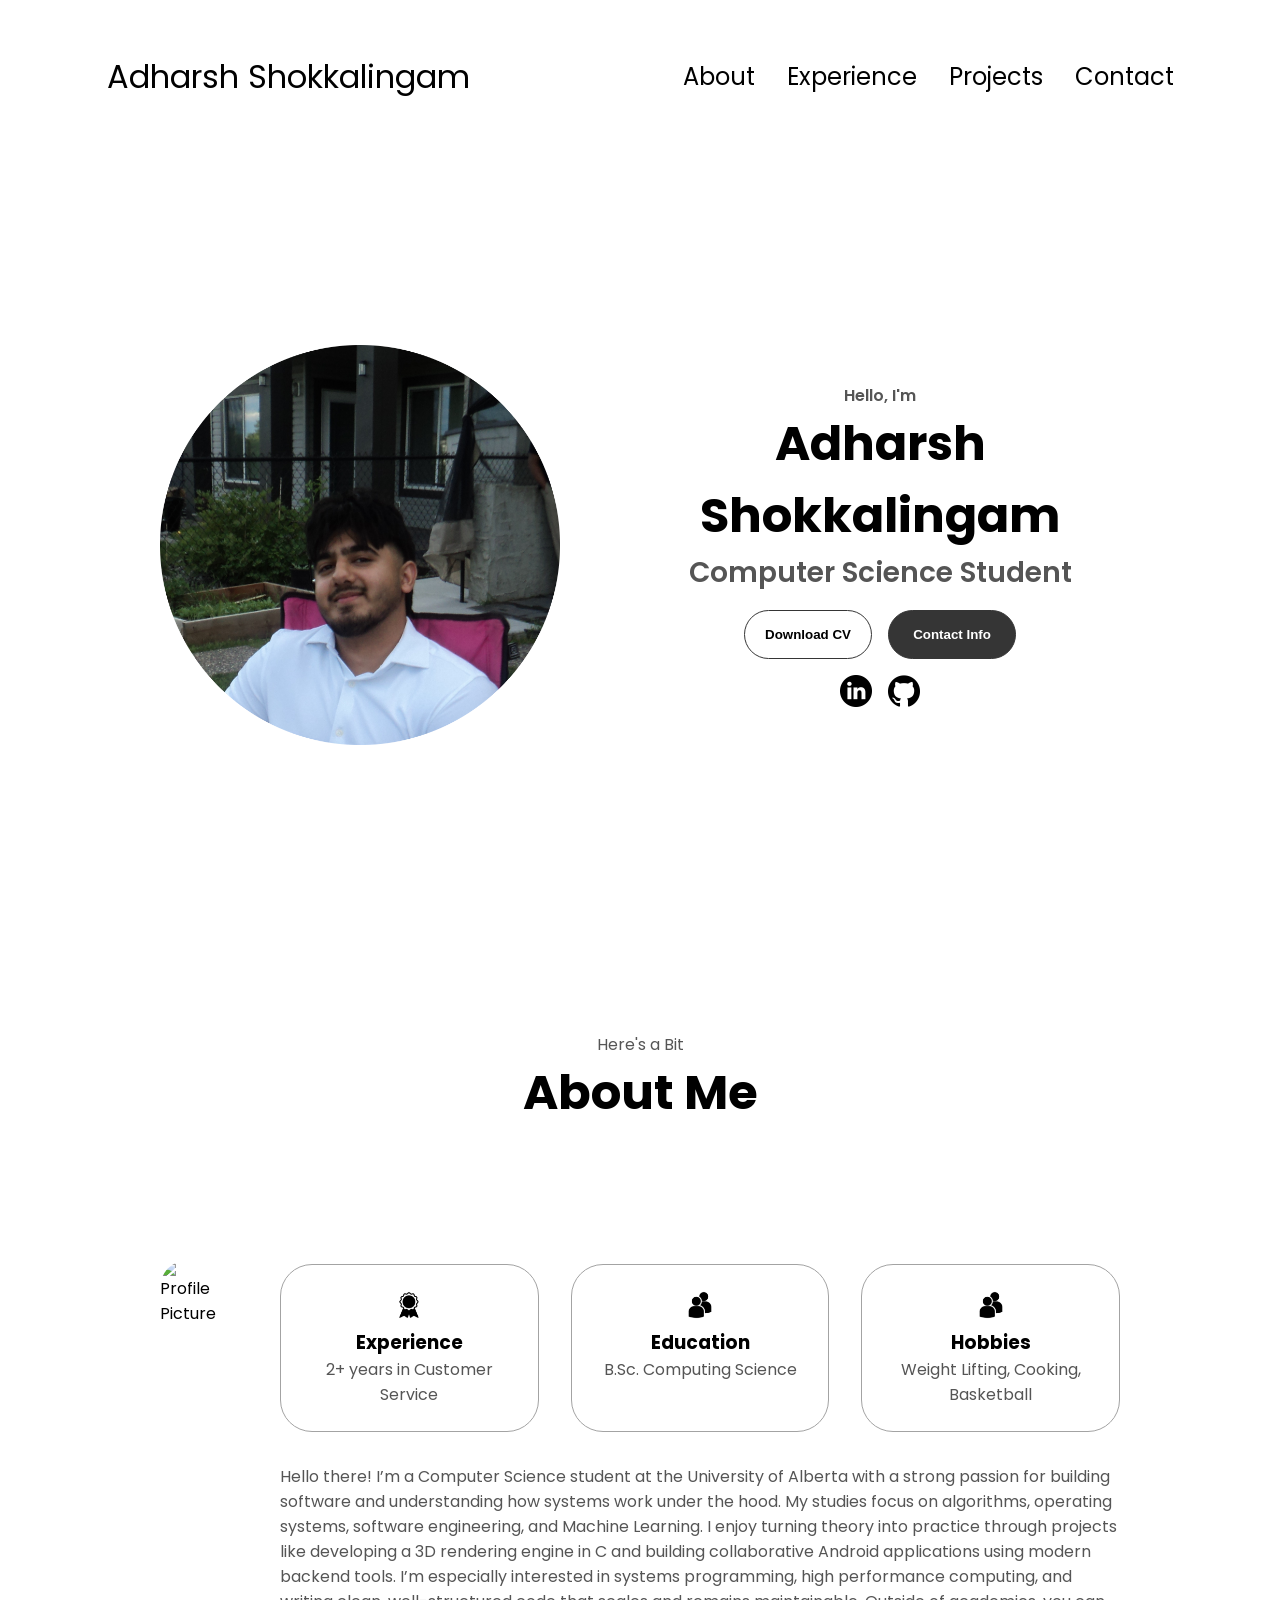
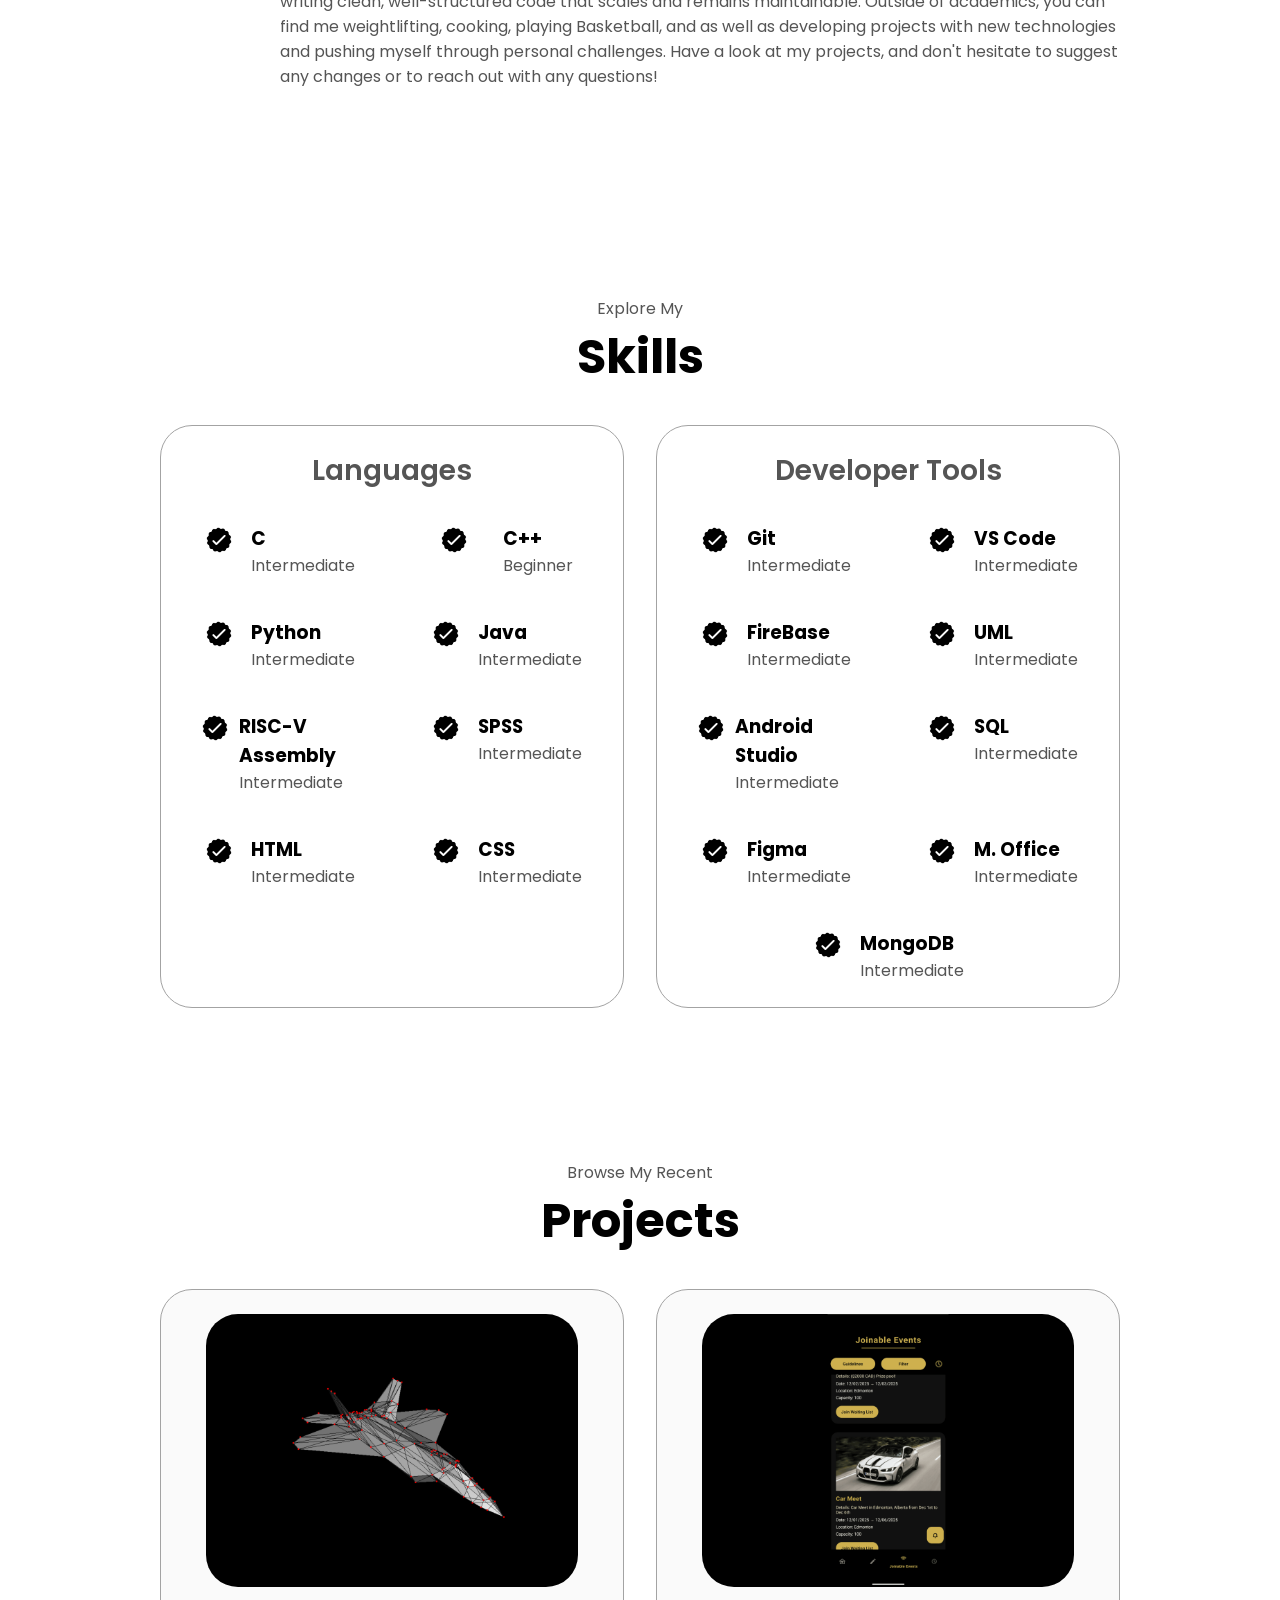
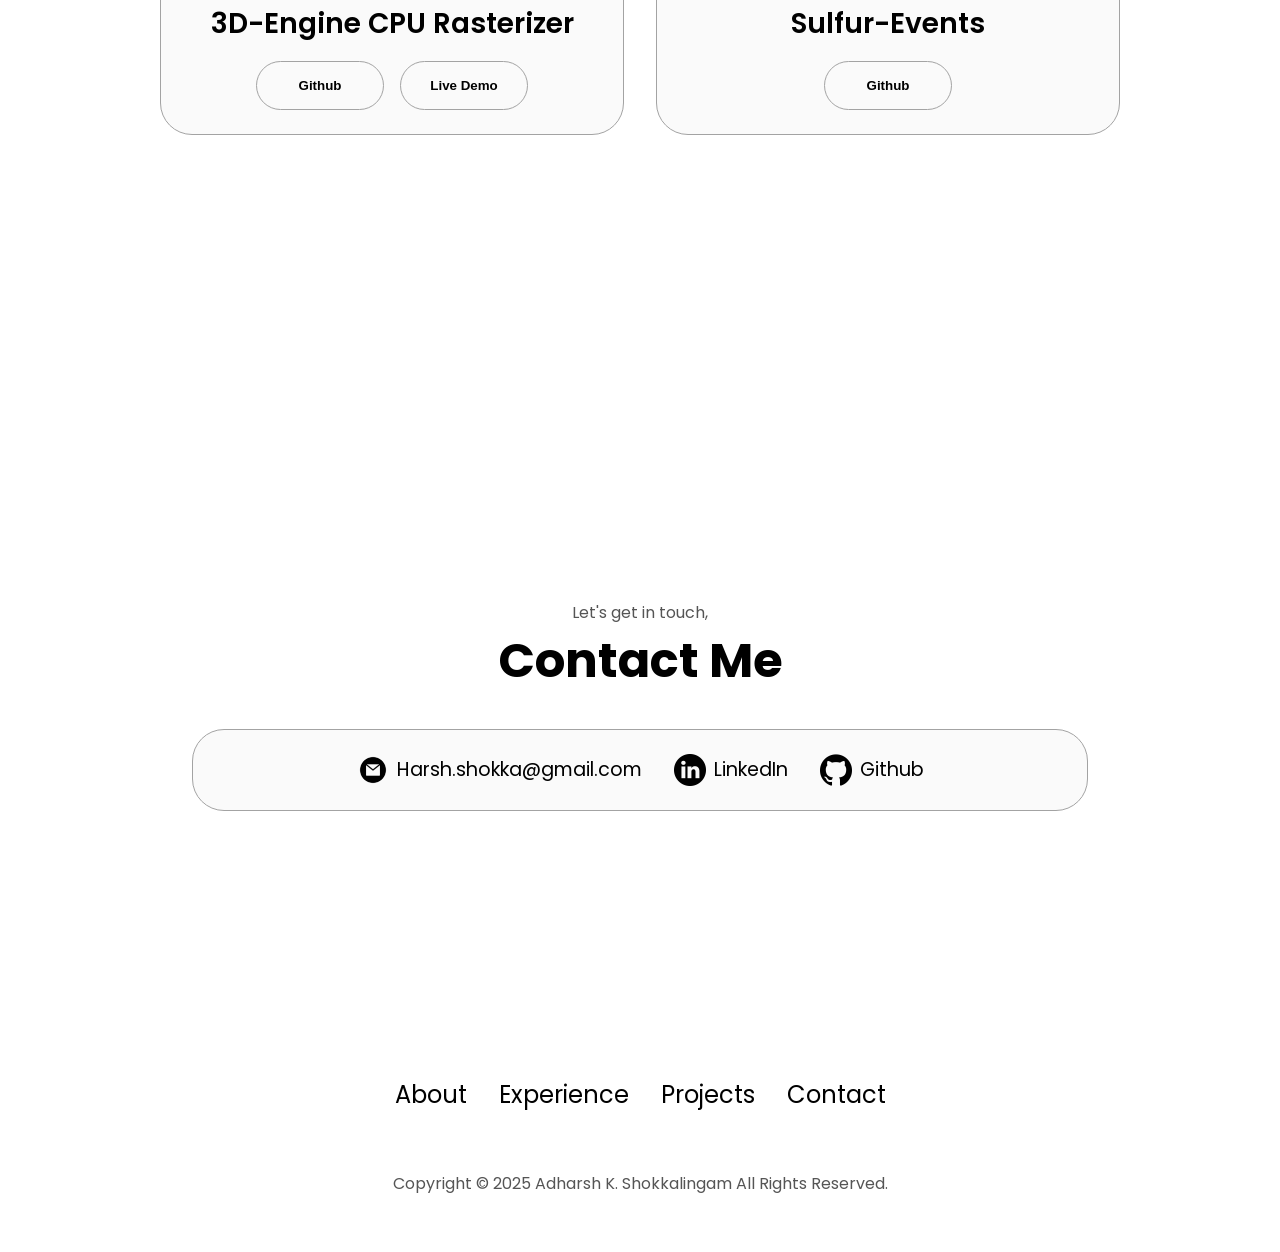
==== commit e67df292: "updated for now" ====
--- a/index.html
+++ b/index.html
@@ -406,7 +406,7 @@
                 </div>
             </div> 
             <!-- Might add the RISC-V to WASM Converter -->
-             <div class="details-container color-container">
+             <!-- <div class="details-container color-container">
                 <div class="article-container">
                     <img src="./assets/Process&IPCImage.png" 
                     alt="Project 1" 
@@ -420,7 +420,7 @@
                     >
                         Github
                     </button>
-                </div>
+                </div> -->
             </div>
 
             </div>
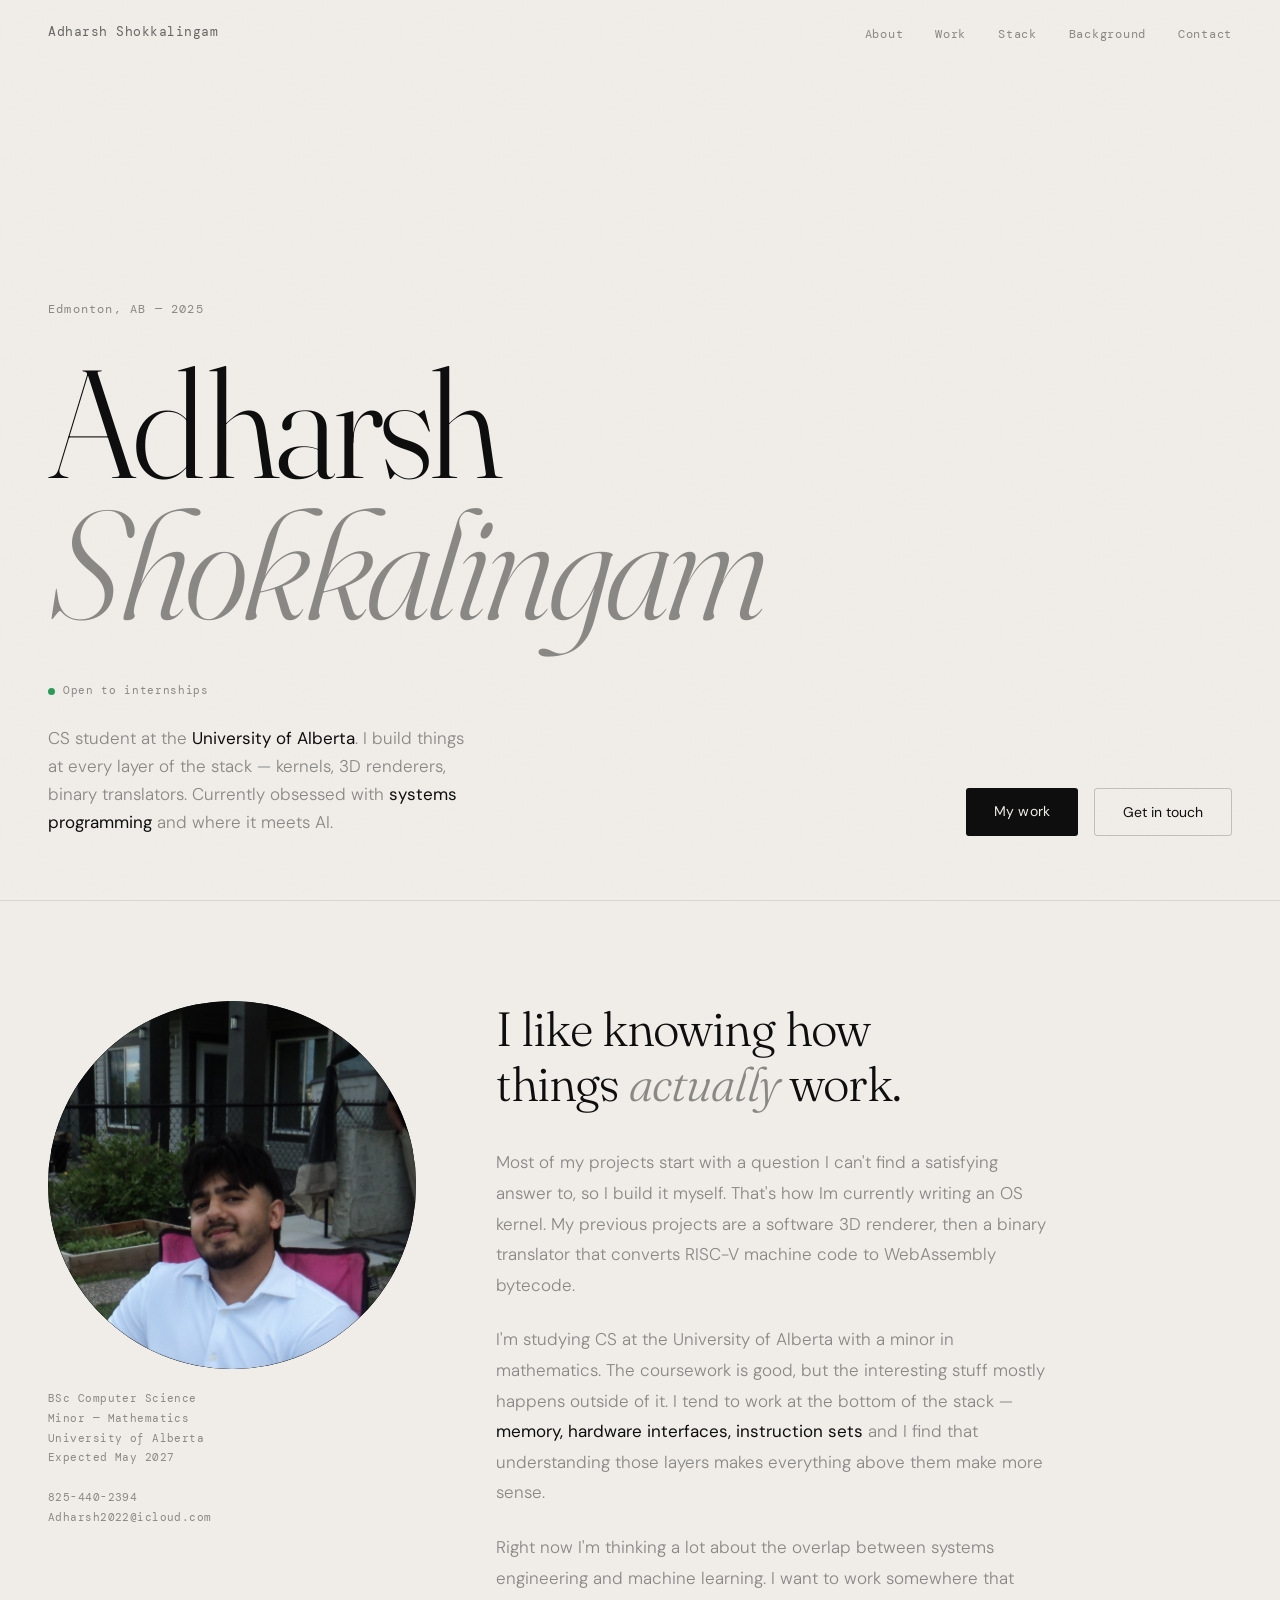
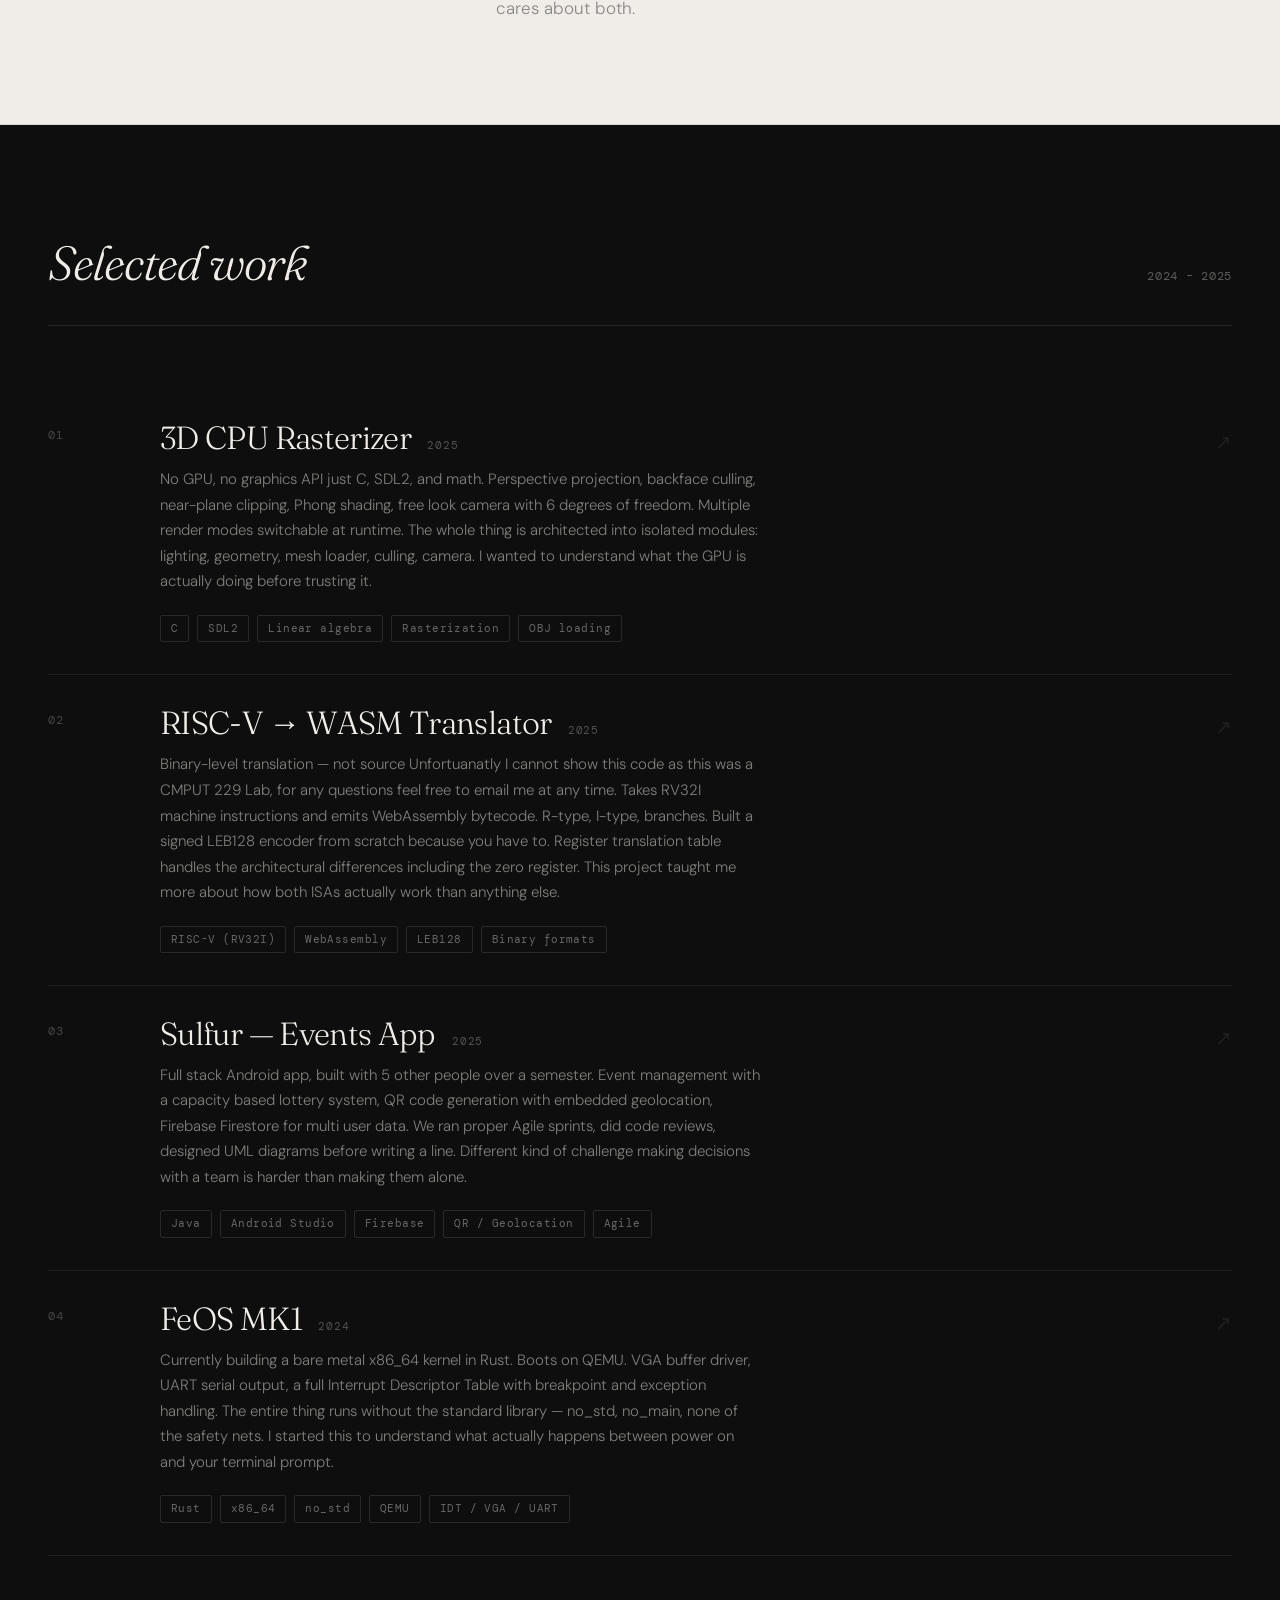
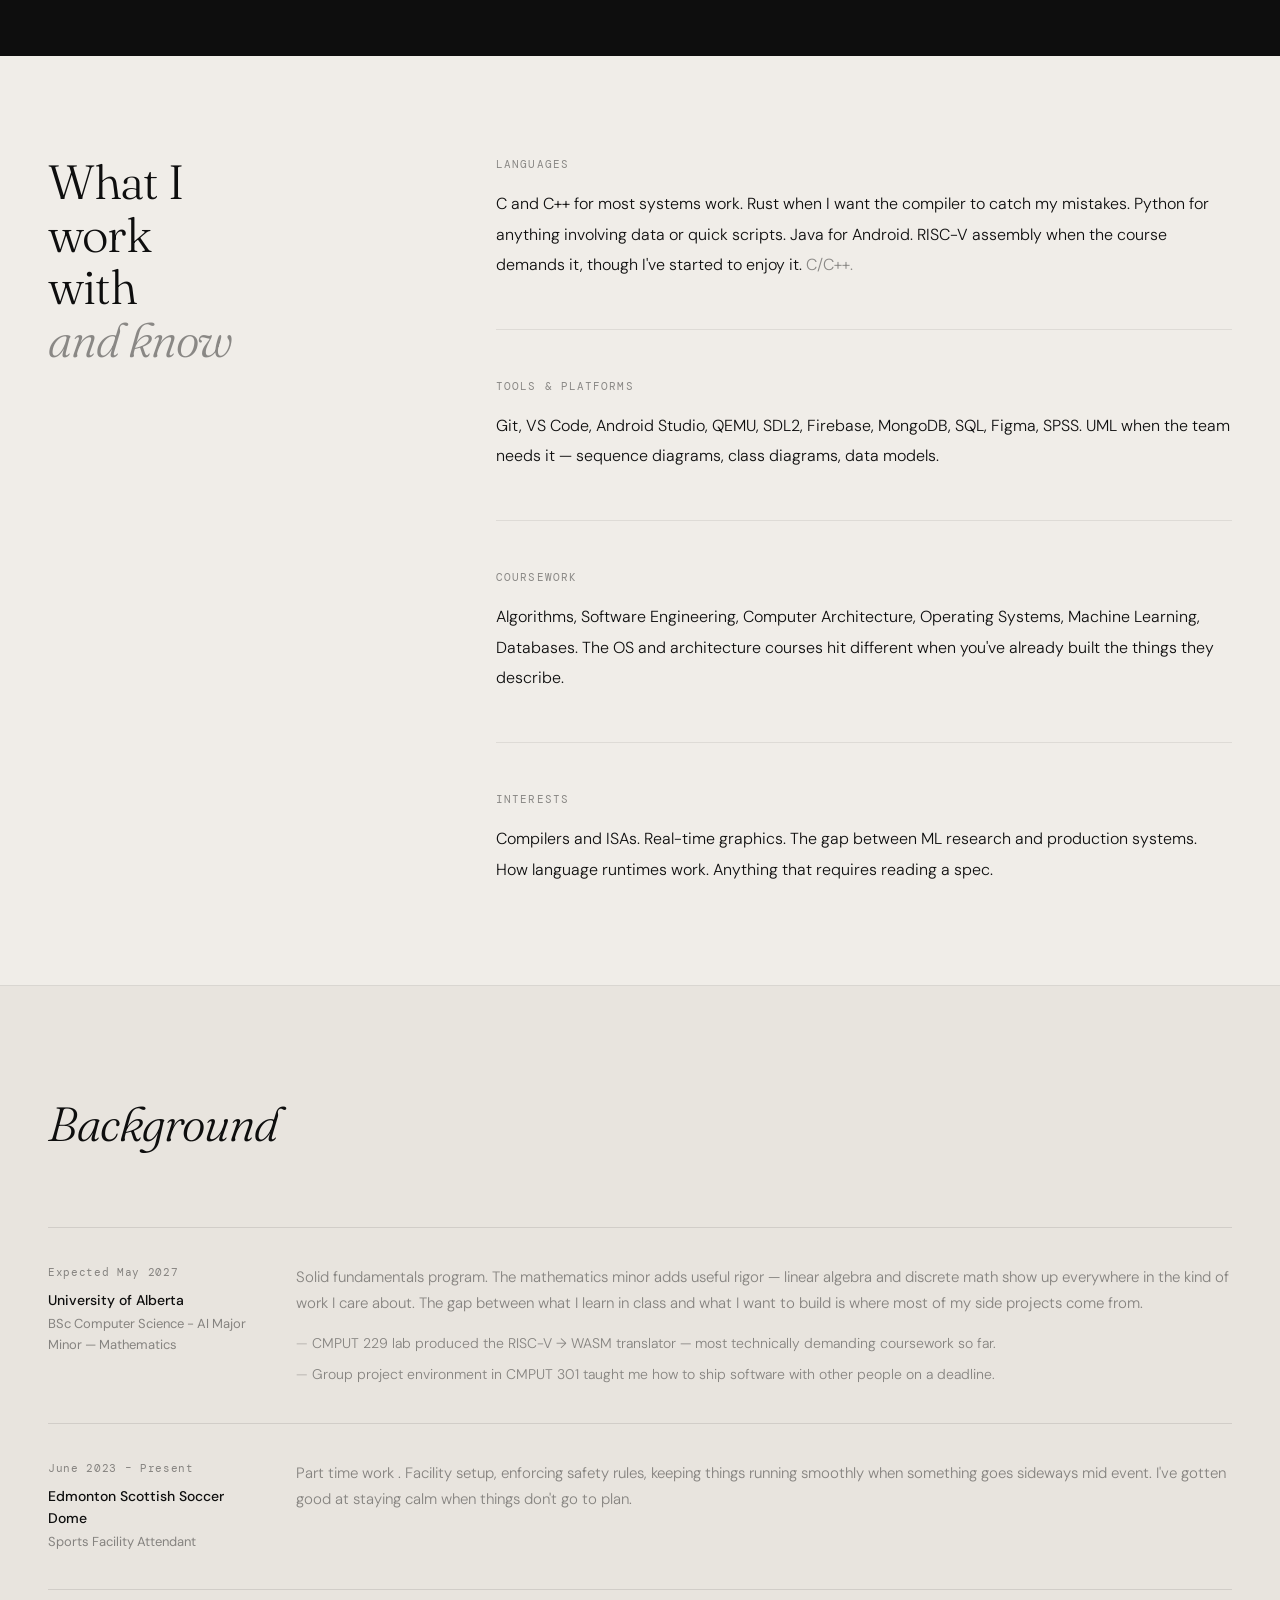
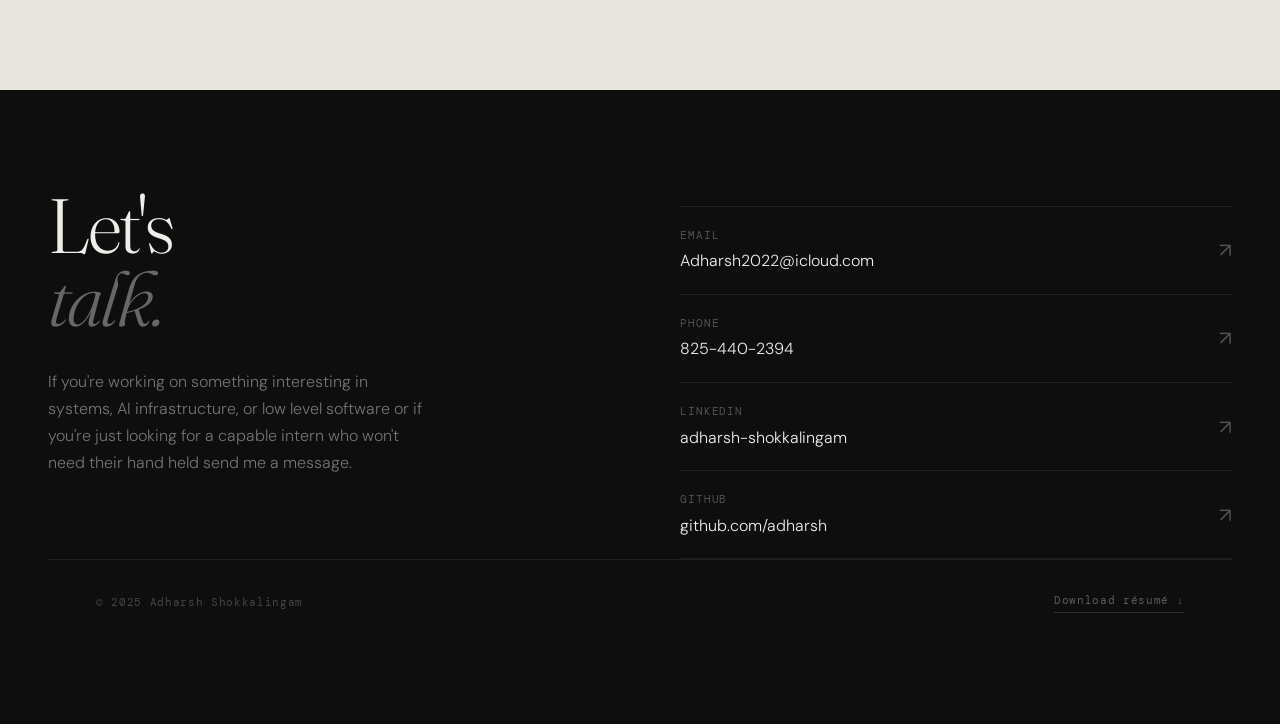
==== commit 23c4c6bf: "updating my portofolio website" ====
--- a/index.html
+++ b/index.html
@@ -1,479 +1,654 @@
 <!DOCTYPE html>
 <html lang="en">
 <head>
-    <meta charset="UTF-8">
-    <meta name="viewport" content="width=device-width, initial-scale=1.0">
-    <title>My Portfolio</title>
-    <link rel="stylesheet" href="style.css">
-    <link rel="stylesheet" href="mediaqueries.css">
-
+<meta charset="UTF-8">
+<meta name="viewport" content="width=device-width, initial-scale=1.0">
+<title>Adharsh Shokkalingam</title>
+<link rel="preconnect" href="https://fonts.googleapis.com">
+<link rel="preconnect" href="https://fonts.gstatic.com" crossorigin>
+<link href="https://fonts.googleapis.com/css2?family=Fraunces:ital,opsz,wght@0,9..144,300;0,9..144,400;1,9..144,300;1,9..144,400&family=DM+Sans:ital,wght@0,300;0,400;0,500;1,300&family=DM+Mono:wght@400;500&display=swap" rel="stylesheet">
+<style>
+*,*::before,*::after{box-sizing:border-box;margin:0;padding:0;}
+
+:root{
+  --ink: #0e0e0e;
+  --paper: #f0ede8;
+  --surface: #e8e4de;
+  --dim: rgba(14,14,14,0.45);
+  --dimmer: rgba(14,14,14,0.25);
+  --red: #a83232;
+  --red-dim: rgba(168,50,50,0.1);
+  --mono: 'DM Mono', monospace;
+  --serif: 'Fraunces', Georgia, serif;
+  --sans: 'DM Sans', -apple-system, sans-serif;
+  --ease: cubic-bezier(0.22,1,0.36,1);
+}
+
+html{scroll-behavior:smooth;}
+body{
+  background:var(--paper);
+  color:var(--ink);
+  font-family:var(--sans);
+  font-size:16px;
+  line-height:1.6;
+  overflow-x:hidden;
+  -webkit-font-smoothing:antialiased;
+}
+
+::selection{background:rgba(168,50,50,0.18);}
+::-webkit-scrollbar{width:3px;}
+::-webkit-scrollbar-track{background:var(--paper);}
+::-webkit-scrollbar-thumb{background:var(--dimmer);}
+
+/* NAV */
+nav{
+  position:fixed;top:0;left:0;right:0;z-index:100;
+  display:flex;align-items:center;justify-content:space-between;
+  padding:20px 48px;
+  mix-blend-mode:multiply;
+}
+.nav-name{
+  font-family:var(--mono);font-size:13px;color:var(--ink);
+  text-decoration:none;opacity:0.6;letter-spacing:0.04em;
+}
+.nav-links{display:flex;gap:32px;list-style:none;}
+.nav-links a{
+  font-family:var(--mono);font-size:12px;color:var(--dim);
+  text-decoration:none;letter-spacing:0.06em;
+  transition:color 0.2s;
+}
+.nav-links a:hover{color:var(--ink);}
+.hamburger{display:none;flex-direction:column;gap:5px;cursor:pointer;background:none;border:none;padding:4px;}
+.hamburger span{width:20px;height:1px;background:var(--ink);display:block;}
+
+/* HERO */
+#hero{
+  min-height:100svh;
+  display:flex;flex-direction:column;justify-content:flex-end;
+  padding:120px 48px 64px;
+  position:relative;
+  overflow:hidden;
+}
+
+.hero-year{
+  font-family:var(--mono);font-size:12px;color:var(--dim);
+  letter-spacing:0.1em;margin-bottom:32px;
+  opacity:0;animation:fadeIn 0.6s var(--ease) 0.1s forwards;
+}
+
+h1.hero-name{
+  font-family:var(--serif);
+  font-size:clamp(72px,12vw,180px);
+  font-weight:300;
+  line-height:0.92;
+  letter-spacing:-0.03em;
+  color:var(--ink);
+  margin-bottom:48px;
+  opacity:0;transform:translateY(20px);
+  animation:fadeUp 1s var(--ease) 0.2s forwards;
+}
+h1.hero-name em{
+  font-style:italic;
+  color:var(--dim);
+}
+
+.hero-bottom{
+  display:flex;align-items:flex-end;justify-content:space-between;gap:48px;
+  opacity:0;animation:fadeIn 0.8s var(--ease) 0.7s forwards;
+}
+.hero-desc{
+  max-width:420px;
+  font-size:17px;color:var(--dim);font-weight:300;line-height:1.65;
+}
+.hero-desc strong{color:var(--ink);font-weight:400;}
+.hero-actions{display:flex;gap:16px;flex-shrink:0;}
+.btn-primary{
+  padding:12px 28px;
+  background:var(--ink);color:var(--paper);
+  border-radius:3px;font-size:14px;font-weight:400;text-decoration:none;
+  transition:opacity 0.2s;letter-spacing:0.01em;
+}
+.btn-primary:hover{opacity:0.8;}
+.btn-ghost{
+  padding:12px 28px;background:transparent;color:var(--ink);
+  border:1px solid rgba(14,14,14,0.2);border-radius:3px;
+  font-size:14px;font-weight:400;text-decoration:none;
+  transition:border-color 0.2s;
+}
+.btn-ghost:hover{border-color:rgba(14,14,14,0.5);}
+
+/* AVAILABILITY DOT */
+.avail{
+  display:flex;align-items:center;gap:8px;
+  font-family:var(--mono);font-size:11px;color:var(--dim);
+  letter-spacing:0.06em;margin-bottom:24px;
+  opacity:0;animation:fadeIn 0.6s var(--ease) 0.5s forwards;
+}
+.avail-dot{width:7px;height:7px;border-radius:50%;background:#2d9b58;flex-shrink:0;animation:blink 2.5s ease infinite;}
+@keyframes blink{0%,100%{opacity:1;}50%{opacity:0.3;}}
+
+/* NOISE TEXTURE */
+#hero::after{
+  content:'';position:absolute;inset:0;pointer-events:none;
+  background-image:url("data:image/svg+xml,%3Csvg viewBox='0 0 256 256' xmlns='http://www.w3.org/2000/svg'%3E%3Cfilter id='noise'%3E%3CfeTurbulence type='fractalNoise' baseFrequency='0.9' numOctaves='4' stitchTiles='stitch'/%3E%3C/filter%3E%3Crect width='100%25' height='100%25' filter='url(%23noise)' opacity='0.03'/%3E%3C/svg%3E");
+  background-size:200px;
+  mix-blend-mode:multiply;
+  opacity:0.4;
+}
+
+@keyframes fadeUp{to{opacity:1;transform:translateY(0);}}
+@keyframes fadeIn{to{opacity:1;}}
+
+/* DIVIDER */
+.rule{border:none;border-top:1px solid rgba(14,14,14,0.1);margin:0;}
+
+/* ABOUT */
+#about{padding:100px 48px;}
+.about-layout{display:grid;grid-template-columns:1fr 2fr;gap:80px;align-items:start;}
+.about-left{position:sticky;top:100px;}
+.about-photo-wrap{
+  width:100%;aspect-ratio:1;border-radius:50%;overflow:hidden;
+  background:#0e0e0e;margin-bottom:20px;
+}
+.about-photo-wrap img{width:100%;height:100%;object-fit:cover;object-position:center top;display:block;}
+.about-meta{font-family:var(--mono);font-size:11px;color:var(--dim);line-height:1.8;letter-spacing:0.04em;}
+.about-right h2{
+  font-family:var(--serif);font-size:clamp(28px,4vw,48px);font-weight:300;
+  line-height:1.15;letter-spacing:-0.02em;margin-bottom:36px;
+  color:var(--ink);
+}
+.about-right h2 em{font-style:italic;color:var(--dim);}
+.about-right p{
+  font-size:17px;color:var(--dim);line-height:1.8;font-weight:300;
+  margin-bottom:24px;max-width:560px;
+}
+.about-right p strong{color:var(--ink);font-weight:400;}
+.about-right p:last-child{margin-bottom:0;}
+
+/* PROJECTS */
+#projects{padding:100px 48px;background:var(--ink);color:var(--paper);}
+.proj-header{
+  display:flex;justify-content:space-between;align-items:baseline;
+  margin-bottom:64px;border-bottom:1px solid rgba(240,237,232,0.1);
+  padding-bottom:24px;
+}
+.proj-header h2{
+  font-family:var(--serif);font-size:clamp(28px,4vw,48px);font-weight:300;
+  letter-spacing:-0.02em;color:var(--paper);font-style:italic;
+}
+.proj-header span{font-family:var(--mono);font-size:12px;color:rgba(240,237,232,0.35);letter-spacing:0.06em;}
+
+.proj-list{display:flex;flex-direction:column;}
+.proj-item{
+  display:grid;grid-template-columns:80px 1fr auto;
+  gap:32px;align-items:start;
+  padding:32px 0;
+  border-bottom:1px solid rgba(240,237,232,0.08);
+  cursor:pointer;text-decoration:none;color:inherit;
+  transition:background 0.3s;
+  position:relative;
+}
+.proj-item:hover .proj-num{color:var(--red);}
+.proj-item:hover .proj-arrow-btn{transform:translateX(4px);opacity:1;}
+
+.proj-num{
+  font-family:var(--mono);font-size:12px;
+  color:rgba(240,237,232,0.25);
+  letter-spacing:0.06em;padding-top:4px;
+  transition:color 0.2s;
+}
+.proj-main{}
+.proj-title-row{display:flex;align-items:baseline;gap:16px;margin-bottom:12px;flex-wrap:wrap;}
+.proj-name{
+  font-family:var(--serif);font-size:clamp(22px,3vw,32px);font-weight:300;
+  letter-spacing:-0.02em;color:var(--paper);line-height:1;
+}
+.proj-year{font-family:var(--mono);font-size:11px;color:rgba(240,237,232,0.3);letter-spacing:0.08em;}
+.proj-desc{font-size:15px;color:rgba(240,237,232,0.5);line-height:1.7;font-weight:300;max-width:600px;margin-bottom:20px;}
+.proj-tags{display:flex;gap:8px;flex-wrap:wrap;}
+.proj-tag-pill{
+  font-family:var(--mono);font-size:11px;
+  color:rgba(240,237,232,0.4);
+  border:1px solid rgba(240,237,232,0.12);
+  padding:4px 10px;border-radius:2px;
+  letter-spacing:0.04em;
+}
+.proj-arrow-btn{
+  font-family:var(--mono);font-size:20px;color:rgba(240,237,232,0.2);
+  padding-top:4px;flex-shrink:0;
+  transition:transform 0.3s var(--ease),opacity 0.2s;
+  opacity:0.4;
+}
+
+/* SKILLS */
+#skills{padding:100px 48px;}
+.skills-layout{display:grid;grid-template-columns:1fr 2fr;gap:80px;}
+.skills-left h2{
+  font-family:var(--serif);font-size:clamp(28px,4vw,48px);font-weight:300;
+  letter-spacing:-0.02em;line-height:1.1;color:var(--ink);
+  position:sticky;top:100px;
+}
+.skills-left h2 em{font-style:italic;color:var(--dim);}
+.skills-right{}
+.skill-group{margin-bottom:48px;padding-bottom:48px;border-bottom:1px solid rgba(14,14,14,0.08);}
+.skill-group:last-child{border-bottom:none;margin-bottom:0;padding-bottom:0;}
+.skill-group-label{
+  font-family:var(--mono);font-size:11px;color:var(--dim);
+  letter-spacing:0.1em;text-transform:uppercase;margin-bottom:16px;
+}
+.skill-text{
+  font-size:16px;color:var(--ink);line-height:1.9;font-weight:300;
+}
+.skill-text span{color:var(--dim);}
+
+/* EXPERIENCE */
+#experience{padding:100px 48px;background:var(--surface);}
+.exp-header{margin-bottom:64px;}
+.exp-header h2{
+  font-family:var(--serif);font-size:clamp(28px,4vw,48px);font-weight:300;
+  letter-spacing:-0.02em;font-style:italic;color:var(--ink);
+}
+.exp-list{display:flex;flex-direction:column;gap:0;}
+.exp-item{
+  display:grid;grid-template-columns:200px 1fr;
+  gap:48px;padding:36px 0;
+  border-bottom:1px solid rgba(14,14,14,0.1);
+}
+.exp-item:first-child{border-top:1px solid rgba(14,14,14,0.1);}
+.exp-left{}
+.exp-period{font-family:var(--mono);font-size:11px;color:var(--dim);letter-spacing:0.06em;margin-bottom:8px;}
+.exp-org{font-size:14px;font-weight:500;color:var(--ink);margin-bottom:2px;}
+.exp-role{font-size:13px;color:var(--dim);}
+.exp-right p{font-size:15px;color:var(--dim);line-height:1.75;font-weight:300;}
+.exp-bullets{margin-top:16px;display:flex;flex-direction:column;gap:8px;padding-left:0;list-style:none;}
+.exp-bullets li{
+  font-size:14px;color:var(--dim);font-weight:300;line-height:1.65;
+  padding-left:16px;position:relative;
+}
+.exp-bullets li::before{content:'—';position:absolute;left:0;color:rgba(14,14,14,0.25);}
+
+/* CONTACT / FOOTER */
+#contact{padding:100px 48px 80px;background:var(--ink);}
+.contact-layout{display:grid;grid-template-columns:1fr 1fr;gap:80px;align-items:start;}
+.contact-left h2{
+  font-family:var(--serif);font-size:clamp(40px,6vw,88px);font-weight:300;
+  letter-spacing:-0.03em;line-height:0.95;color:var(--paper);margin-bottom:32px;
+}
+.contact-left h2 em{font-style:italic;color:rgba(240,237,232,0.4);}
+.contact-left p{font-size:16px;color:rgba(240,237,232,0.45);font-weight:300;line-height:1.7;max-width:380px;}
+.contact-right{padding-top:16px;}
+.contact-line{
+  display:flex;align-items:center;justify-content:space-between;
+  padding:20px 0;border-bottom:1px solid rgba(240,237,232,0.08);
+  text-decoration:none;
+  transition:opacity 0.2s;
+  group:true;
+}
+.contact-line:first-child{border-top:1px solid rgba(240,237,232,0.08);}
+.contact-line:hover{opacity:0.7;}
+.contact-line-left{}
+.cl-label{font-family:var(--mono);font-size:11px;color:rgba(240,237,232,0.3);letter-spacing:0.08em;text-transform:uppercase;margin-bottom:4px;}
+.cl-value{font-size:16px;color:var(--paper);font-weight:300;}
+.cl-arrow{font-size:20px;color:rgba(240,237,232,0.3);}
+
+.footer-bar{
+  display:flex;justify-content:space-between;align-items:center;
+  padding:32px 48px;
+  border-top:1px solid rgba(240,237,232,0.08);
+  flex-wrap:wrap;gap:16px;
+}
+.footer-copy{font-family:var(--mono);font-size:11px;color:rgba(240,237,232,0.25);letter-spacing:0.06em;}
+.footer-resume{
+  font-family:var(--mono);font-size:11px;color:rgba(240,237,232,0.35);
+  text-decoration:none;letter-spacing:0.06em;border-bottom:1px solid rgba(240,237,232,0.15);
+  padding-bottom:2px;transition:color 0.2s,border-color 0.2s;
+}
+.footer-resume:hover{color:var(--paper);border-color:rgba(240,237,232,0.4);}
+
+/* REVEAL */
+.reveal{opacity:0;transform:translateY(24px);transition:opacity 0.7s var(--ease),transform 0.7s var(--ease);}
+.reveal.in{opacity:1;transform:translateY(0);}
+.reveal-delay-1{transition-delay:0.08s;}
+.reveal-delay-2{transition-delay:0.16s;}
+.reveal-delay-3{transition-delay:0.24s;}
+.reveal-delay-4{transition-delay:0.32s;}
+.reveal-delay-5{transition-delay:0.40s;}
+
+/* MOBILE */
+@media(max-width:768px){
+  nav{padding:16px 24px;}
+  .nav-links{display:none;}
+  .hamburger{display:flex;}
+  .nav-links.open{
+    display:flex;flex-direction:column;position:fixed;
+    top:0;left:0;right:0;bottom:0;
+    background:var(--paper);
+    align-items:center;justify-content:center;gap:32px;z-index:200;
+  }
+  .nav-links.open a{font-size:18px;}
+  #hero{padding:80px 24px 48px;}
+  .hero-bottom{flex-direction:column;align-items:flex-start;gap:28px;}
+  #about{padding:72px 24px;}
+  .about-layout{grid-template-columns:1fr;gap:40px;}
+  .about-left{position:static;}
+  .about-photo-wrap{max-width:200px;}
+  #projects{padding:72px 24px;}
+  .proj-item{grid-template-columns:48px 1fr;gap:16px;}
+  .proj-arrow-btn{display:none;}
+  #skills{padding:72px 24px;}
+  .skills-layout{grid-template-columns:1fr;gap:40px;}
+  .skills-left h2{position:static;}
+  #experience{padding:72px 24px;}
+  .exp-item{grid-template-columns:1fr;gap:8px;padding:28px 0;}
+  #contact{padding:72px 24px 48px;}
+  .contact-layout{grid-template-columns:1fr;gap:48px;}
+  .footer-bar{padding:24px;flex-direction:column;align-items:flex-start;}
+}
+</style>
 </head>
 <body>
-    <nav id="desktop-nav">
-        <div class="logo"> Adharsh Shokkalingam</div>
-        <div>
-            <ul class="nav-links">
-                <li><a href="#about">About</a></li>
-                <li><a href="#experience">Experience</a></li>
-                <li><a href="#projects">Projects</a></li>
-                <li><a href="#contact">Contact</a></li>
-            </ul>
-        </div>
-    </nav>
-    <nav id="hamburger-nav">
-         <div class="logo"> Adharsh Shokkalingam</div>
-         <div class = "hamburger-menu">
-            <div class="hamburger-icon" onclick="toggleMenu()">
-                <span></span>
-                <span></span> 
-                <span></span>
-            </div>
-            <div class="menu-links">
-
-                <li><a href="#about" onclick="toggleMenu()">About</a></li>
-                <li><a href="#experience" onclick="toggleMenu()">Experience</a>
-                </li>
-                <li><a href="#projects" onclick="toggleMenu()">Projects</a></li>
-                <li><a href="#contact" onclick="toggleMenu()">Contact</a></li>
-                
-            </div>
-         </div> 
-    </nav>
-
-    <section id="profile">
-        <div class="section__pic-container">
-            <img src="./assets/Adharsh.png" alt="Adharsh Shokkalingam profile Picture">
-        </div>
-        <div class="section__text">
-            <p class="section__text__p1"> Hello, I'm </p>
-            <h1 class="title"> Adharsh Shokkalingam</h1>
-            <p class="section__text__p2">Computer Science Student</p>
-            <div class="btn-container">
-                <button 
-                class="btn btn-color-2"\
-                 onclick="window.open('./assets/Adharsh_Resume.pdf')"> 
-                 Download CV
-                </button>
-                 <button 
-                 class="btn btn-color-1"
-                  onclick="location.href='./#contact'"> 
-                  Contact Info
-                </button>
-            </div>
-            
-
-
-            <div id="socials-container">
-
-                <!-- Email link -->
-                <!-- <img src="./assets/email.png" 
-                alt="My Email" 
-                class="email-icon"
-                onclick="copyEmail()"> -->
-
-
-                <!-- Linkedin link -->
-                <img src="./assets/linkedin.png" 
-                alt="My Linkedin Profile"
-                class="icon" 
-                onclick="location.href='https://www.linkedin.com/in/ykharsh/' ">
-                <!-- Github link -->
-                <img src="./assets/github.png" 
-                alt="My Linkedin Profile"
-                class="icon" 
-                onclick="location.href='https://github.com/HarshS23' ">
-
-            </div>
-
-
-
-        </div>
-    </section>
-    <section id="about">
-        <p class="section__text__p1"> Here's a Bit</p>
-        <h1 class="title"> About Me</h1>
-        <div class="section-container">
-            <div class="section__pic-container">
-                 <img src="./assets/AdharshGym.png"
-                alt="Profile Picture"
-                class="about-pic"
-                />
-            </div>
-            <div class="about-details-container">
-                <div class="about-containers">
-                    <div class="details-container">
-                        <img 
-                        src="./assets/experience.png" 
-                        alt="Experience icon"
-                        class="icon"
-                        />
-                        <h3>Experience</h3>
-                        <p>2+ years in Customer Service</p>
-
-                    </div>
-                    <div class="details-container">
-                         <img 
-                        src="./assets/education.png" 
-                        alt="education icon"
-                        class="icon"
-                        />
-                        <h3>Education</h3>
-                        <p>B.Sc. Computing Science</p>
-                    </div>
-                     <div class="details-container">
-                         <img 
-                        src="./assets/education.png" 
-                        alt="education icon"
-                        class="icon"
-                        />
-                        <h3>Hobbies</h3>
-                        <p>Weight Lifting, Cooking, Basketball</p>
-                    </div>
-                </div>
-                <div class="text-container">
-                    <p id="about-text"></p>
-                </div>
-            </div>
-        </div>
-
-         <!-- <img src="./assets/arrow.png" 
-        alt="Arrow icon"
-        class="icon arrow"
-        onclick="location.href='./#experience'"
-        /> -->
-
-    </section>
-    <section id="experience"> 
-        <p class ="section__text__p1"> Explore My</p>
-        <h1 class="title">Skills</h1>
-        <div class="experience-details-container">
-            <div class="about-containers">
-                <div class="details-container">
-                    <h2 class="experience-sub-title">Languages</h2>
-                    <div class="article-container">
-
-                        <article>
-                            <img src="./assets/checkmark.png" 
-                            alt="Experience icon" 
-                            class="icon"
-                            />
-                            <div>
-                                <h3>C</h3>
-                                <p>Intermediate</p>
-                            </div>
-                        </article>
-
-                        <article>
-                            <img src="./assets/checkmark.png" 
-                            alt="Experience icon" 
-                            class="icon"
-                            />
-                            <div>
-                                <h3>C++</h3>
-                                <p>Beginner</p>
-                            </div>
-                        </article>
-
-                        <article>
-                            <img src="./assets/checkmark.png" 
-                            alt="Experience icon" 
-                            class="icon"
-                            />
-                            <div>
-                                <h3>Python</h3>
-                                <p>Intermediate</p>
-                            </div>
-                        </article>
-
-                        <article>
-                            <img src="./assets/checkmark.png" 
-                            alt="Experience icon" 
-                            class="icon"
-                            />
-                            <div>
-                                <h3>Java</h3>
-                                <p>Intermediate</p>
-                            </div>
-                        </article>
-
-                        <article>
-                            <img src="./assets/checkmark.png" 
-                            alt="Experience icon" 
-                            class="icon"
-                            />
-                            <div>
-                                <h3>RISC-V Assembly</h3>
-                                <p>Intermediate</p>
-                            </div>
-                        </article>
-
-                        <article>
-                            <img src="./assets/checkmark.png" 
-                            alt="Experience icon" 
-                            class="icon"
-                            />
-                            <div>
-                                <h3>SPSS</h3>
-                                <p>Intermediate</p>
-                            </div>
-                        </article>
-
-                         <article>
-                            <img src="./assets/checkmark.png" 
-                            alt="Experience icon" 
-                            class="icon"
-                            />
-                            <div>
-                                <h3>HTML</h3>
-                                <p>Intermediate</p>
-                            </div>
-                        </article>
-
-                         <article>
-                            <img src="./assets/checkmark.png" 
-                            alt="Experience icon" 
-                            class="icon"
-                            />
-                            <div>
-                                <h3>CSS</h3>
-                                <p>Intermediate</p>
-                            </div>
-                        </article>
-                    </div>
-                </div>
-
-                     <div class="details-container">
-                    <h2 class="experience-sub-title">Developer Tools</h2>
-                    <div class="article-container">
-                        <article>
-                            <img src="./assets/checkmark.png" 
-                            alt="Experience icon" 
-                            class="icon"
-                            />
-                            <div>
-                                <h3>Git</h3>
-                                <p>Intermediate</p>
-                            </div>
-                        </article>
-
-                        <article>
-                            <img src="./assets/checkmark.png" 
-                            alt="Experience icon" 
-                            class="icon"
-                            />
-                            <div>
-                                <h3>VS Code</h3>
-                                <p>Intermediate</p>
-                            </div>
-                        </article>
-
-                        <article>
-                            <img src="./assets/checkmark.png" 
-                            alt="Experience icon" 
-                            class="icon"
-                            />
-                            <div>
-                                <h3>FireBase</h3>
-                                <p>Intermediate</p>
-                            </div>
-                        </article>
-
-                        <article>
-                            <img src="./assets/checkmark.png" 
-                            alt="Experience icon" 
-                            class="icon"
-                            />
-                            <div>
-                                <h3>UML</h3>
-                                <p>Intermediate</p>
-                            </div>
-                        </article>
-
-                        <article>
-                            <img src="./assets/checkmark.png" 
-                            alt="Experience icon" 
-                            class="icon"
-                            />
-                            <div>
-                                <h3>Android Studio</h3>
-                                <p>Intermediate</p>
-                            </div>
-                        </article>
-
-
-                        <article>
-                            <img src="./assets/checkmark.png" 
-                            alt="Experience icon" 
-                            class="icon"
-                            />
-                            <div>
-                                <h3>SQL</h3>
-                                <p>Intermediate</p>
-                            </div>
-                        </article>
-
-                        <article>
-                            <img src="./assets/checkmark.png" 
-                            alt="Experience icon" 
-                            class="icon"
-                            />
-                            <div>
-                                <h3>Figma</h3>
-                                <p>Intermediate</p>
-                            </div>
-                        </article>
-
-                        <article>
-                            <img src="./assets/checkmark.png" 
-                            alt="Experience icon" 
-                            class="icon"
-                            />
-                            <div>
-                                <h3>M. Office</h3>
-                                <p>Intermediate</p>
-                            </div>
-                        </article>
-
-                        <article>
-                            <img src="./assets/checkmark.png" 
-                            alt="Experience icon" 
-                            class="icon"
-                            />
-                            <div>
-                                <h3>MongoDB</h3>
-                                <p>Intermediate</p>
-                            </div>
-                        </article>
-                    </div>
-                </div>
-            </div>
-
-        <!-- <img src="./assets/arrow.png" 
-        alt="Arrow icon"
-        class="icon arrow"
-        onclick="location.href='./#experience'"
-        /> -->
-
-        </div>
-    </section>
-    <section id="projects">
-        <p class="section__text__p1"> Browse My Recent</p>
-        <h1 class="title">Projects</h1>
-        <div class="experience-details-container">
-            <div class="about-containers">
-
-
-            <div class="details-container color-container">
-                <div class="article-container">
-                    <img src="./assets/project-1.png" 
-                    alt="Project 1" 
-                    class="project-img"
-                    />
-                </div>
-                <h2 class="experience-sub-title project-title">3D-Engine CPU Rasterizer</h2>
-                <div class="btn-container"> 
-                    <button class="btn btn-color-2 project-btn" 
-                    onclick="location.href='https://github.com/HarshS23/3D-Engine'"
-                    >
-                        Github
-                    </button>
-                    <button class="btn btn-color-2 project-btn" 
-                    onclick="location.href='https://youtu.be/PCHrQZfpqto?si=veih7ZeboMWmOVPv'"
-                    >
-                        Live Demo
-                    </button>
-                </div>
-            </div>
-            <div class="details-container color-container">
-                <div class="article-container">
-                    <img src="./assets/project-2.png" 
-                    alt="Project 2" 
-                    class="project-img"
-                    />
-                </div>
-                <h2 class="experience-sub-title project-title">Sulfur-Events</h2>
-                <div class="btn-container"> 
-                    <button class="btn btn-color-2 project-btn" 
-                    onclick="location.href='https://github.com/CMPUT301-Sulfur/sulfur-events.git'"
-                    >
-                        Github
-                    </button>
-                    <!-- <button class="btn btn-color-2 project-btn" 
-                    onclick="location.href='https://youtu.be/PCHrQZfpqto?si=veih7ZeboMWmOVPv'"
-                    >
-                        Live Demo -->
-                    </button>
-                </div>
-            </div> 
-            <!-- Might add the RISC-V to WASM Converter -->
-             <!-- <div class="details-container color-container">
-                <div class="article-container">
-                    <img src="./assets/Process&IPCImage.png" 
-                    alt="Project 1" 
-                    class="project-img"
-                    />
-                </div>
-                <h2 class="experience-sub-title project-title">Distributed System Monitor</h2>
-                <div class="btn-container"> 
-                    <button class="btn btn-color-2 project-btn" 
-                    onclick="location.href='https://github.com/HarshS23/Distributed-Process-Monitor.git'"
-                    >
-                        Github
-                    </button>
-                </div> -->
-            </div>
-
-            </div>
-        </div>
-    </section>
-    <section id="contact">
-        <p class="section__text__p1"> Let's get in touch, </p>
-        <h1 class="title">Contact Me </h1>
-        <div class="contact-info-upper-container">
-
-            <div class="contact-info-container">
-                <img src="./assets/email.png" 
-                alt="Email icon" 
-                class="icon contact-icon"
-                />
-                <p><a href="mailto:Harsh.shokka@gmail.com"> Harsh.shokka@gmail.com </a></p>
-            </div>
-
-             <div class="contact-info-container">
-                <img src="./assets/linkedin.png" 
-                alt="Linkedin icon" 
-                class="icon contact-icon"
-                />
-                <p><a href="https://www.linkedin.com/in/ykharsh/"> LinkedIn </a></p>
-            </div>
-
-
-             <div class="contact-info-container">
-                <img src="./assets/github.png" 
-                alt="github icon" 
-                class="icon contact-icon"
-                />
-                <p><a href="https://github.com/HarshS23"> Github </a></p>
-            </div>
-
-
-
-
-        </div>
-    </section>
-    <footer>
-        <nav>
-            <div class="nav-links-container">
-                  <ul class="nav-links">
-                <li><a href="#about">About</a></li>
-                <li><a href="#experience">Experience</a></li>
-                <li><a href="#projects">Projects</a></li>
-                <li><a href="#contact">Contact</a></li>
-            </ul>
-            </div>
-        </nav>
-        <p>Copyright &#169; 2025 Adharsh K. Shokkalingam All Rights Reserved.</p>
-    </footer>
-    <script src="script.js"></script> 
+
+<nav id="navbar">
+  <a href="#" class="nav-name">Adharsh Shokkalingam</a>
+  <ul class="nav-links" id="navLinks">
+    <li><a href="#about">About</a></li>
+    <li><a href="#projects">Work</a></li>
+    <li><a href="#skills">Stack</a></li>
+    <li><a href="#experience">Background</a></li>
+    <li><a href="#contact">Contact</a></li>
+  </ul>
+  <button class="hamburger" id="hamburger" aria-label="Menu" aria-expanded="false">
+    <span></span><span></span>
+  </button>
+</nav>
+
+<section id="hero">
+  <div class="hero-year">Edmonton, AB — 2025</div>
+  <h1 class="hero-name">Adharsh<br><em>Shokkalingam</em></h1>
+  <div class="avail"><span class="avail-dot"></span>Open to internships</div>
+  <div class="hero-bottom">
+    <p class="hero-desc">
+      CS student at the <strong>University of Alberta</strong>. I build things at every layer of the stack — kernels, 3D renderers, binary translators. Currently obsessed with <strong>systems programming</strong> and where it meets AI.
+    </p>
+    <div class="hero-actions">
+      <a href="#projects" class="btn-primary">My work</a>
+      <a href="#contact" class="btn-ghost">Get in touch</a>
+    </div>
+  </div>
+</section>
+
+<hr class="rule">
+
+<section id="about">
+  <div class="about-layout">
+    <div class="about-left reveal">
+      <div class="about-photo-wrap">
+        <img src="[data-uri]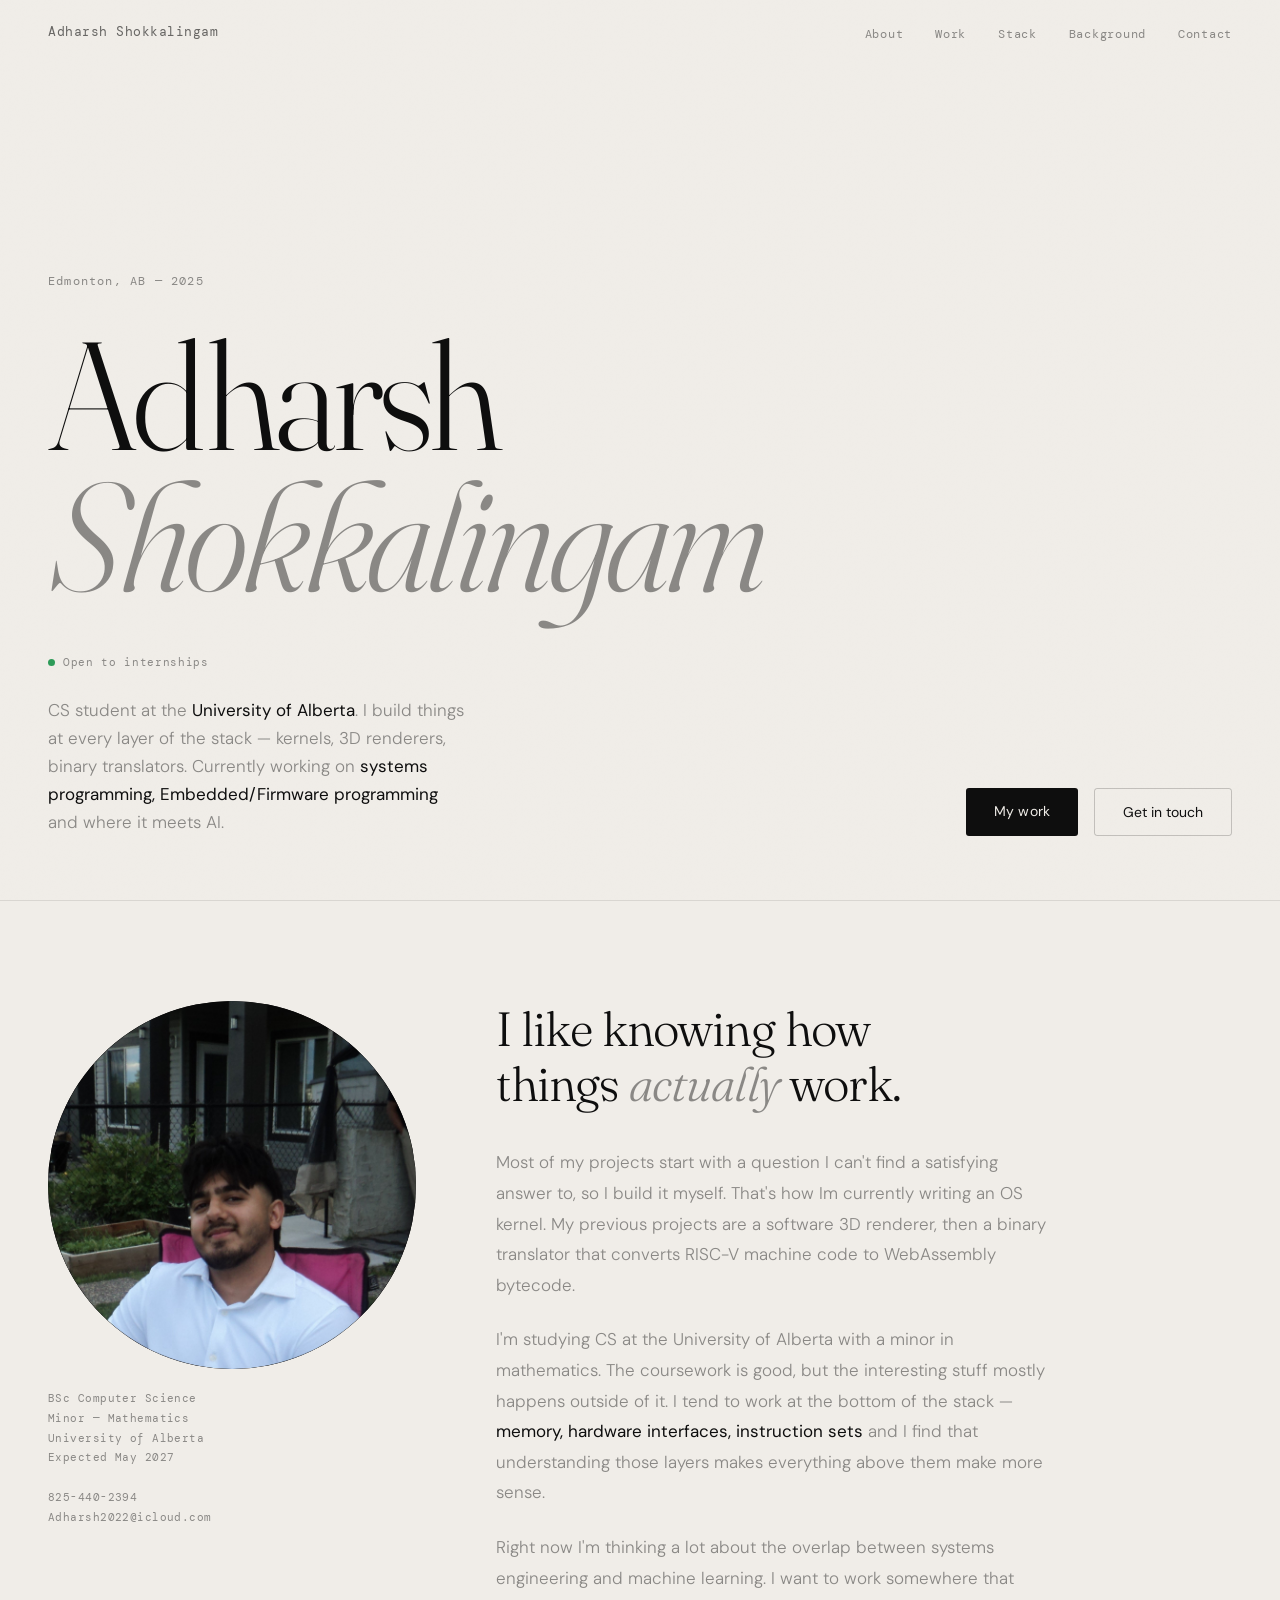
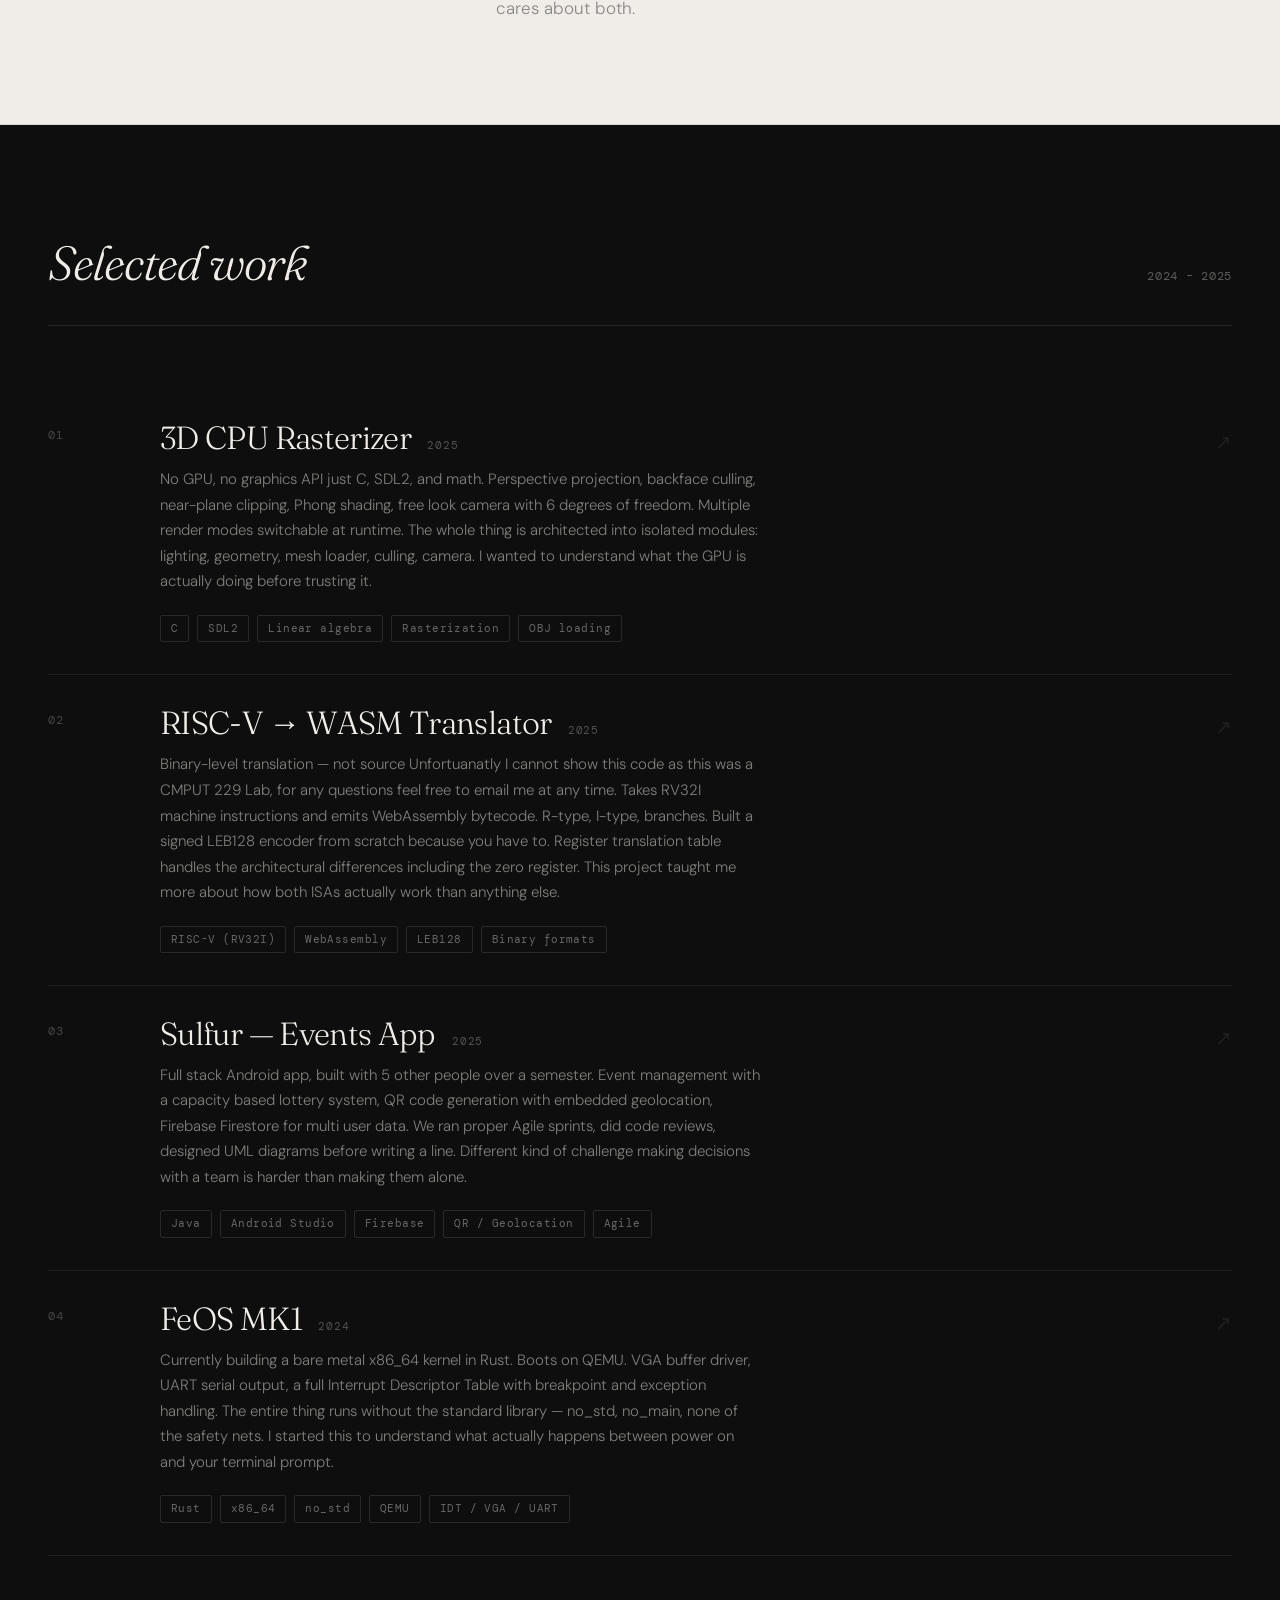
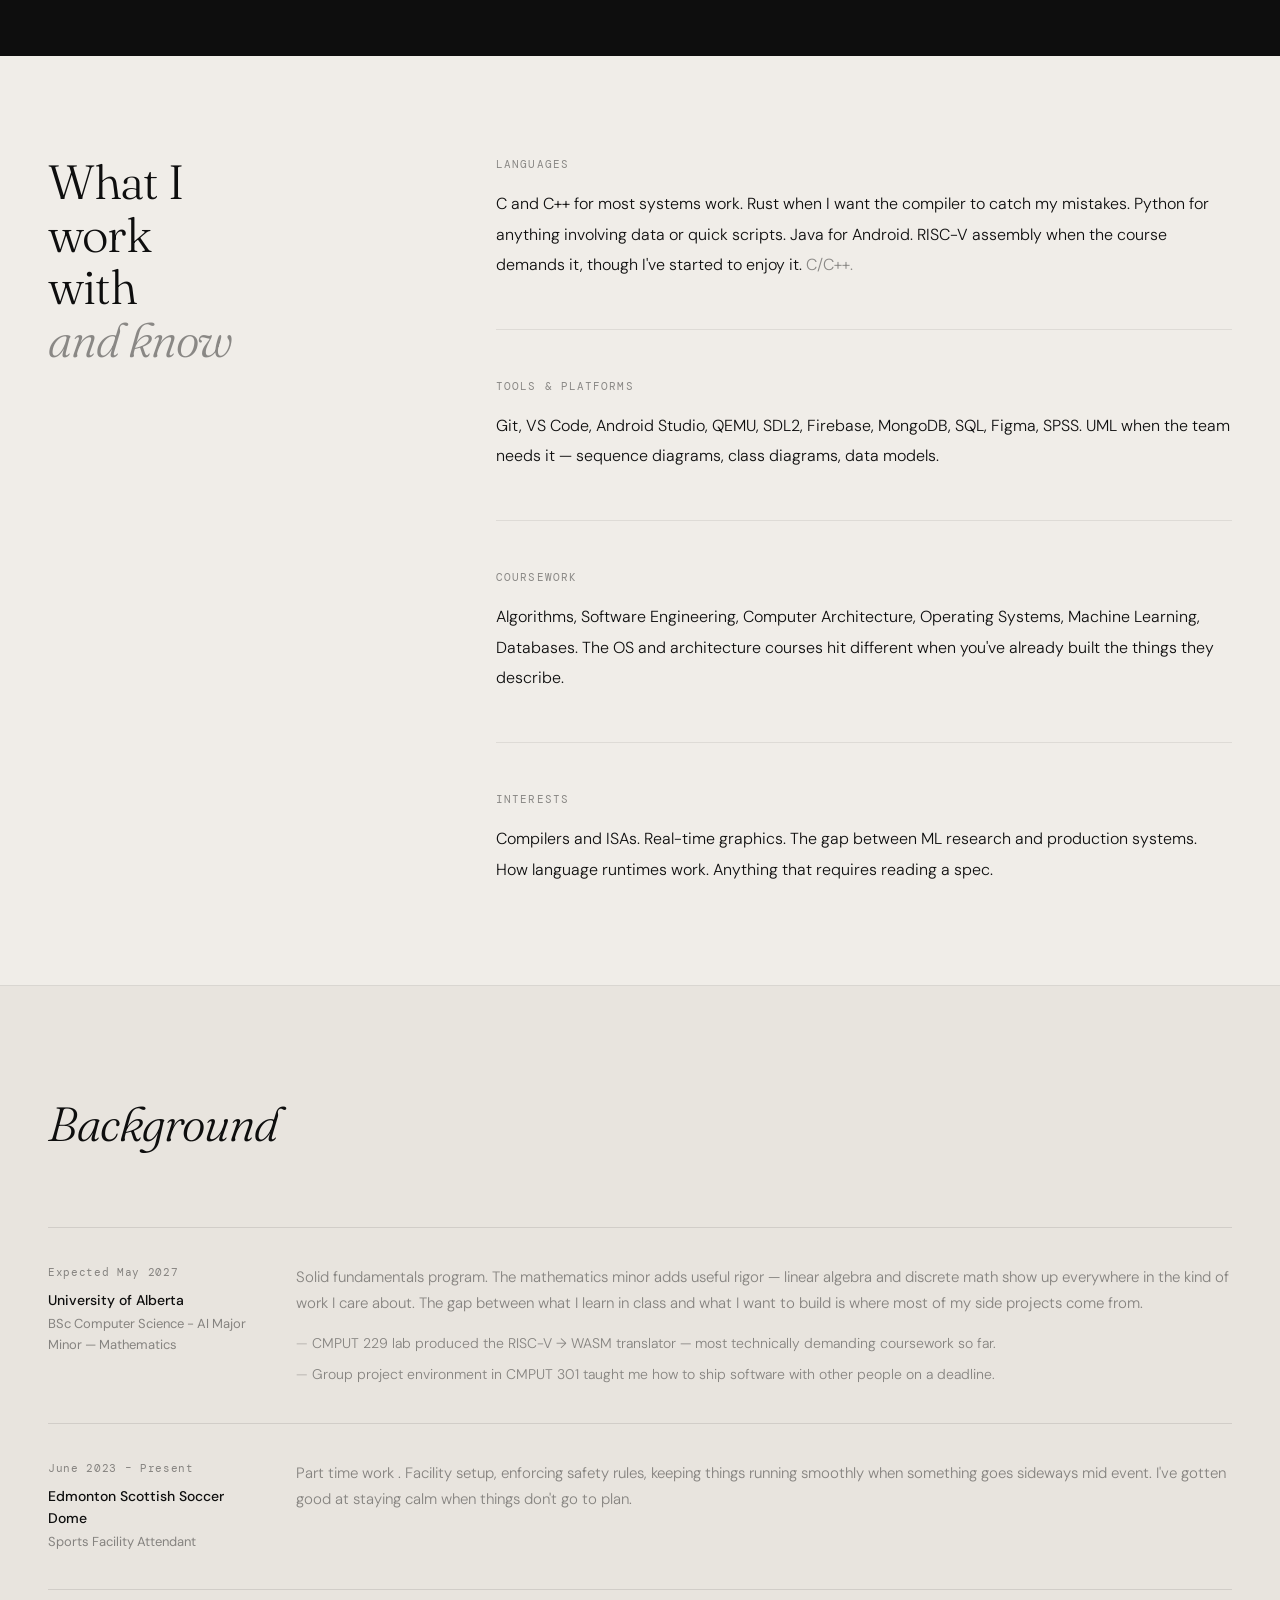
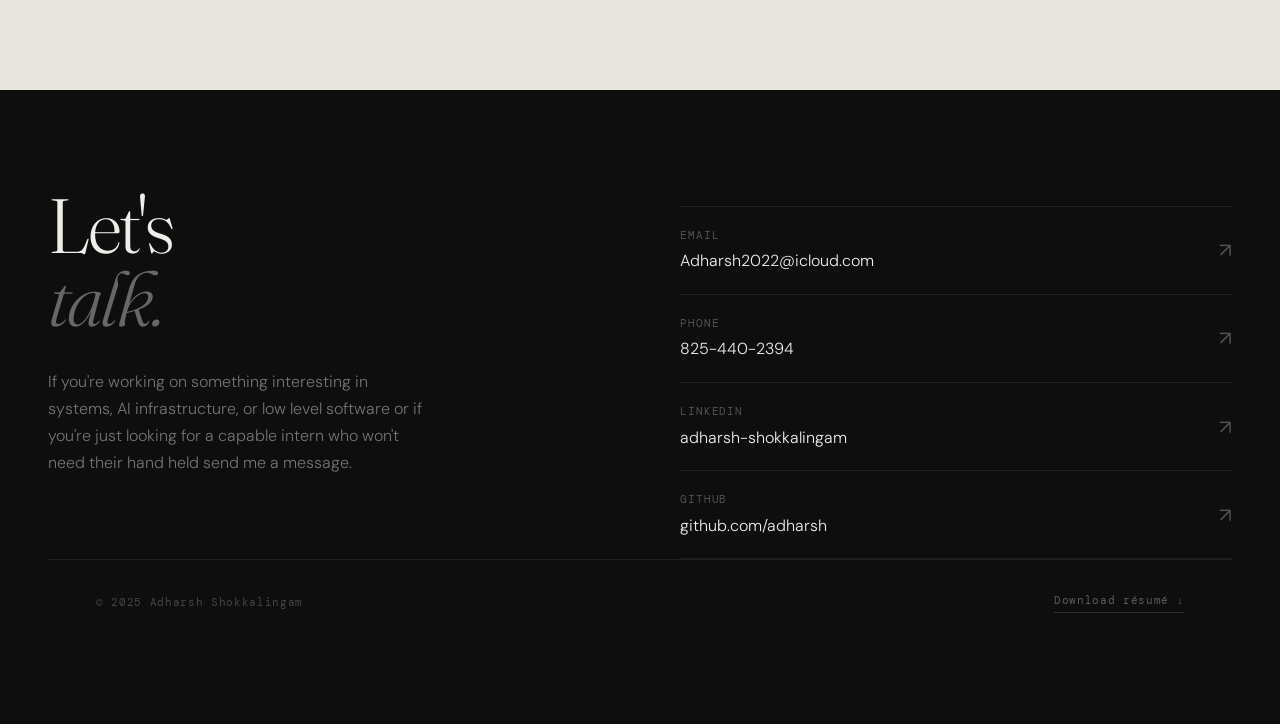
==== commit fb08f9d2: "update portoflio page" ====
--- a/index.html
+++ b/index.html
@@ -368,7 +368,7 @@
   <div class="avail"><span class="avail-dot"></span>Open to internships</div>
   <div class="hero-bottom">
     <p class="hero-desc">
-      CS student at the <strong>University of Alberta</strong>. I build things at every layer of the stack — kernels, 3D renderers, binary translators. Currently obsessed with <strong>systems programming</strong> and where it meets AI.
+      CS student at the <strong>University of Alberta</strong>. I build things at every layer of the stack — kernels, 3D renderers, binary translators. Currently working on  <strong>systems programming, Embedded/Firmware programming</strong> and where it meets AI.
     </p>
     <div class="hero-actions">
       <a href="#projects" class="btn-primary">My work</a>
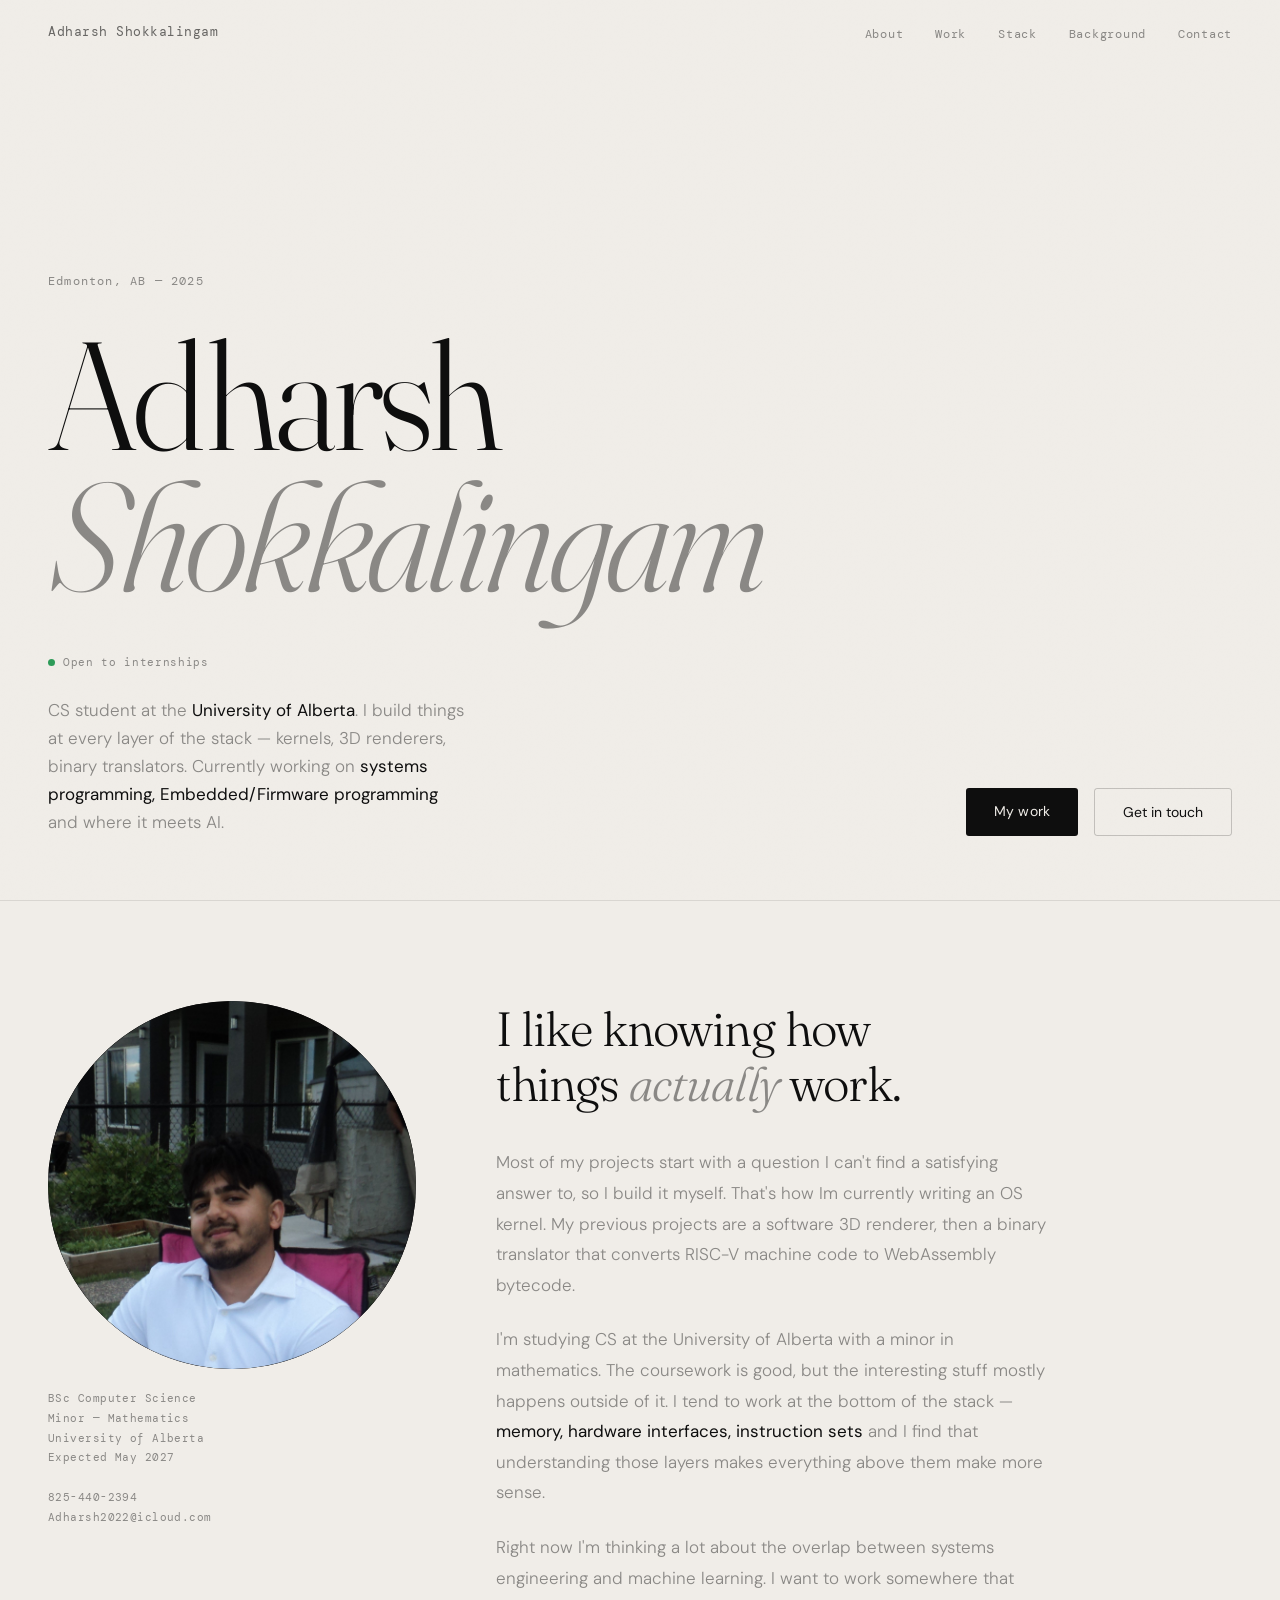
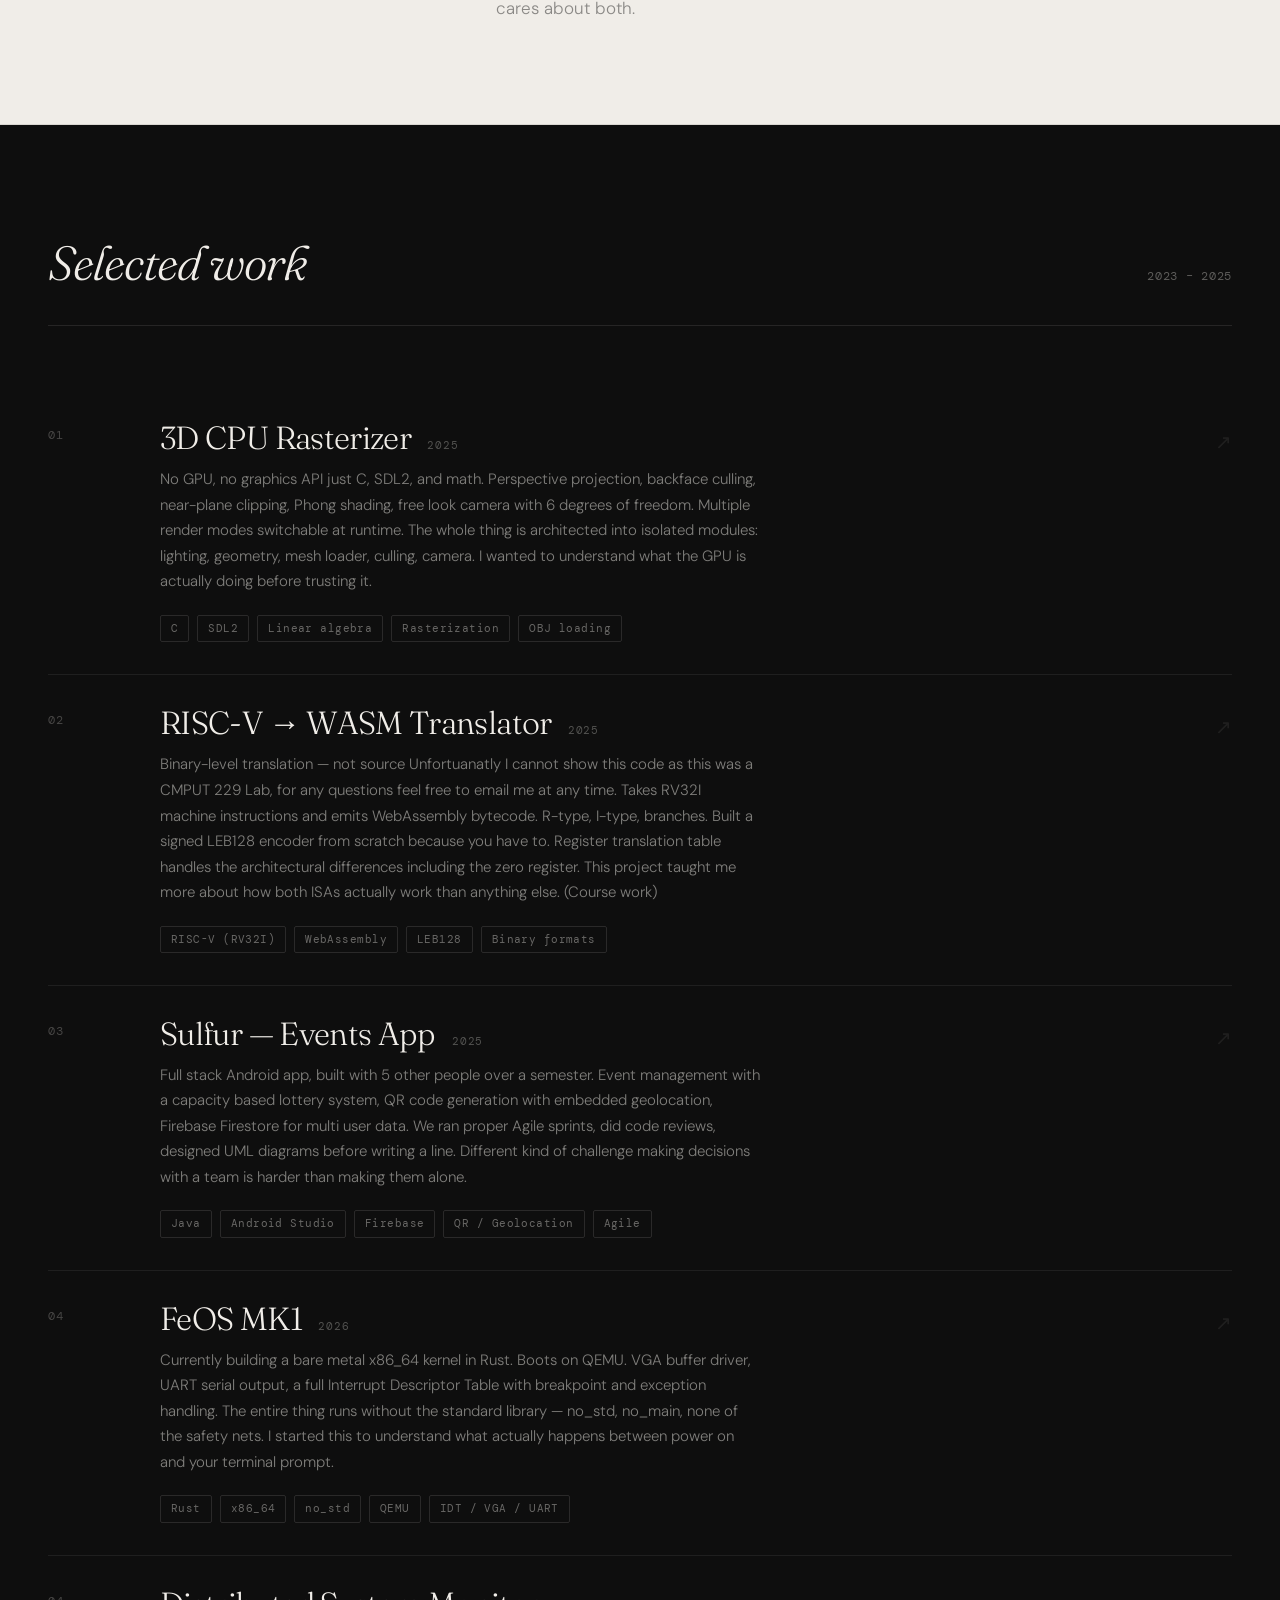
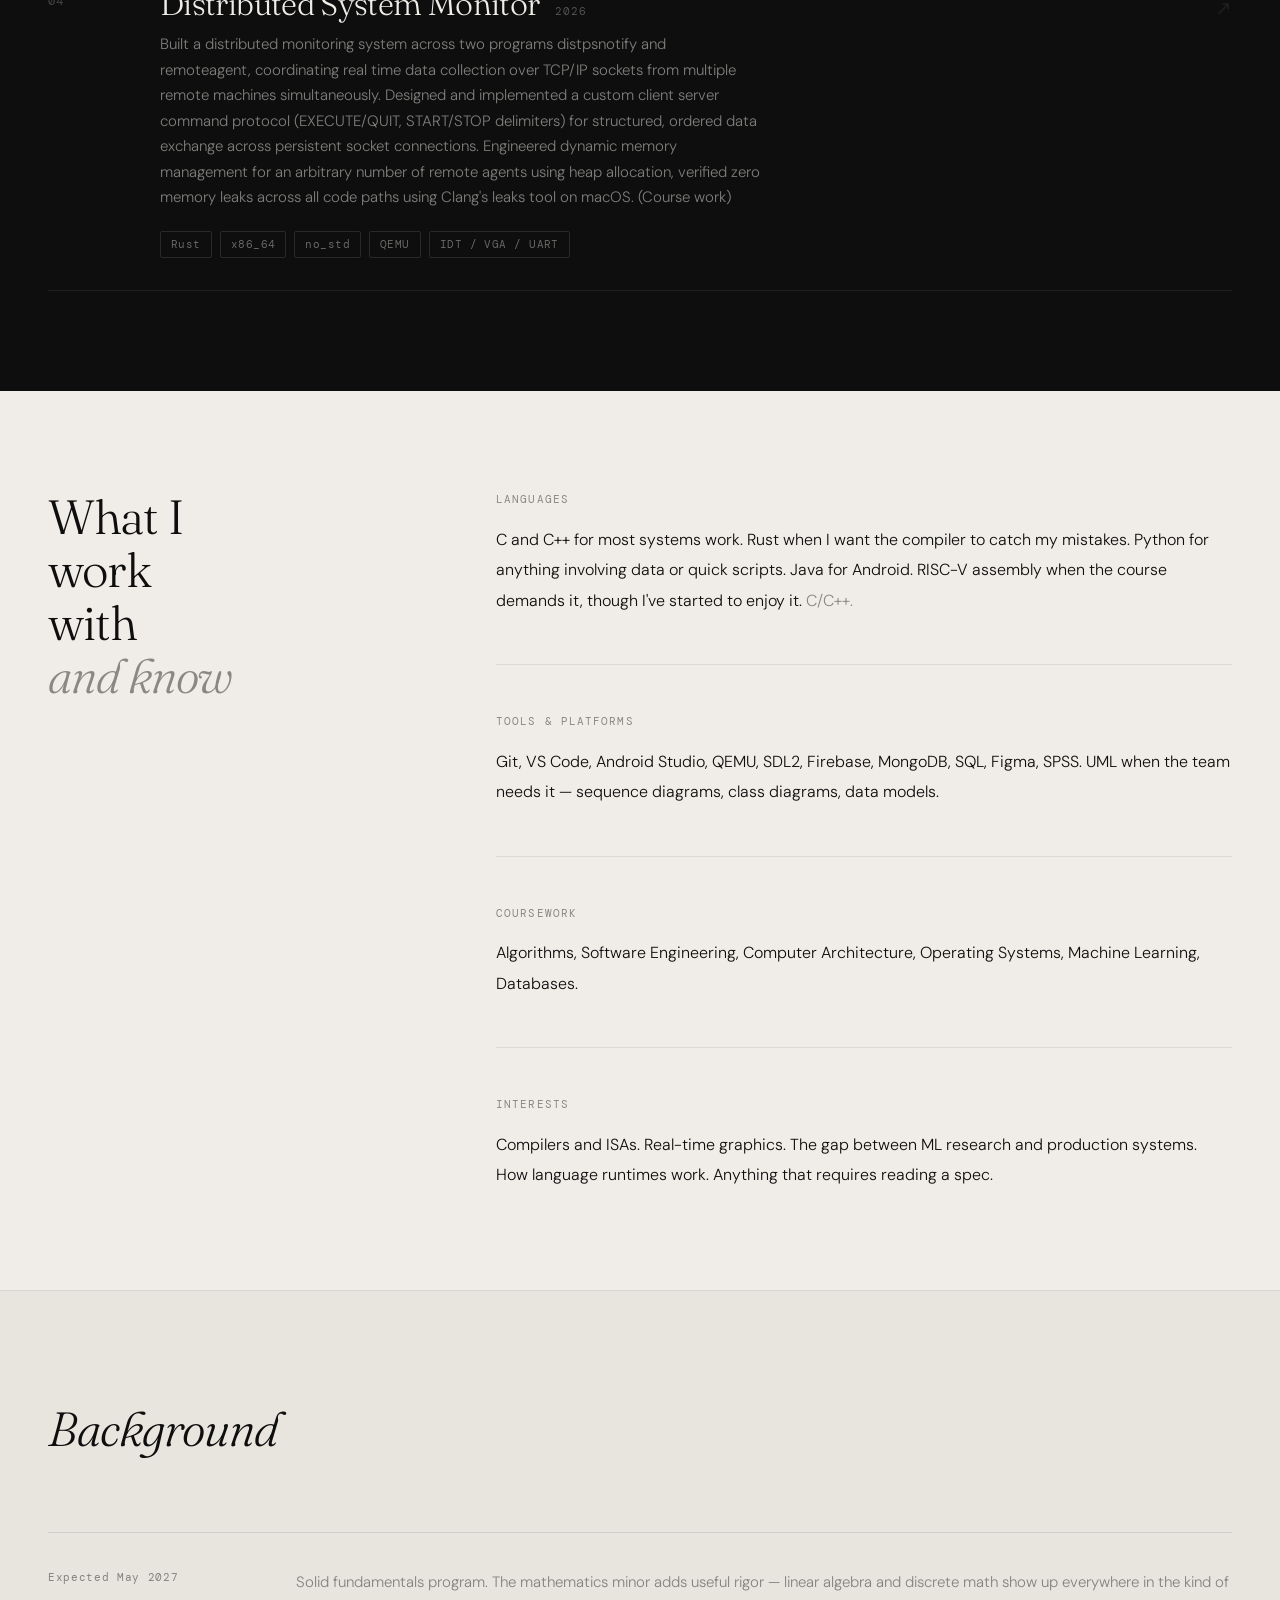
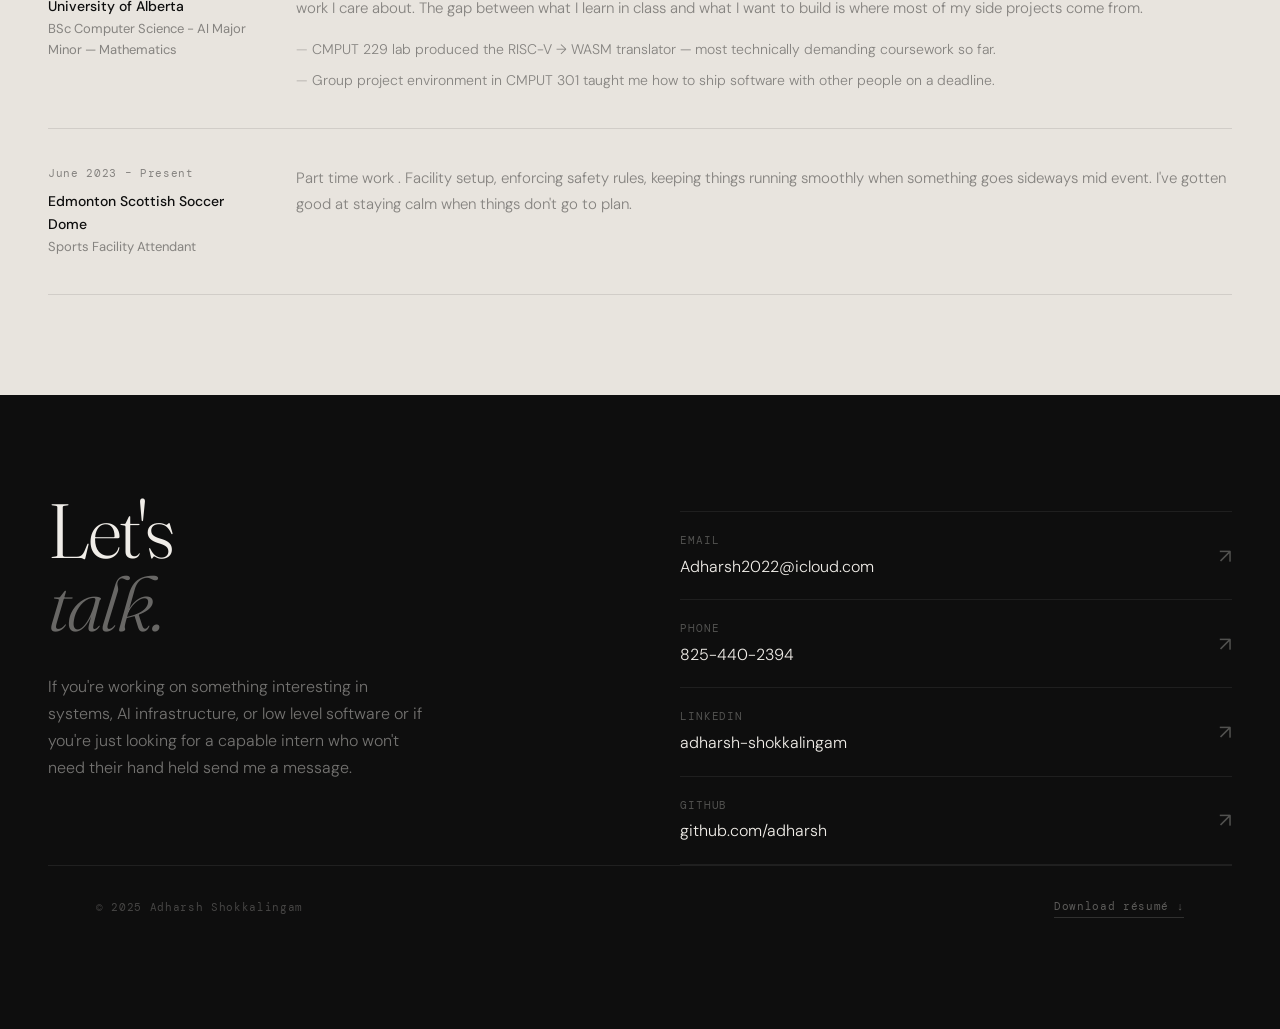
==== commit 7bfcc2e6: "Updating portoflio website" ====
--- a/index.html
+++ b/index.html
@@ -409,7 +409,7 @@
 <section id="projects">
   <div class="proj-header">
     <h2>Selected work</h2>
-    <span>2024 – 2025</span>
+    <span>2023 – 2025</span>
   </div>
   <div class="proj-list">
 
@@ -439,7 +439,7 @@
           <div class="proj-name">RISC-V → WASM Translator</div>
           <div class="proj-year">2025</div>
         </div>
-        <p class="proj-desc">Binary-level translation — not source <code class=""></code> Unfortuanatly I cannot show this code as this was a CMPUT 229 Lab, for any questions feel free to email me at any time. Takes RV32I machine instructions and emits WebAssembly bytecode. R-type, I-type, branches. Built a signed LEB128 encoder from scratch because you have to. Register translation table handles the architectural differences including the zero register. This project taught me more about how both ISAs actually work than anything else.</p>
+        <p class="proj-desc">Binary-level translation — not source <code class=""></code> Unfortuanatly I cannot show this code as this was a CMPUT 229 Lab, for any questions feel free to email me at any time. Takes RV32I machine instructions and emits WebAssembly bytecode. R-type, I-type, branches. Built a signed LEB128 encoder from scratch because you have to. Register translation table handles the architectural differences including the zero register. This project taught me more about how both ISAs actually work than anything else. (Course work)</p>
         <div class="proj-tags">
           <span class="proj-tag-pill">RISC-V (RV32I)</span>
           <span class="proj-tag-pill">WebAssembly</span>
@@ -474,7 +474,7 @@
       <div class="proj-main">
         <div class="proj-title-row">
           <div class="proj-name">FeOS MK1</div>
-          <div class="proj-year">2024</div>
+          <div class="proj-year">2026</div>
         </div>
         <p class="proj-desc">Currently building a bare metal x86_64 kernel in Rust. Boots on QEMU. VGA buffer driver, UART serial output, a full Interrupt Descriptor Table with breakpoint and exception handling. The entire thing runs without the standard library — no_std, no_main, none of the safety nets. I started this to understand what actually happens between power on and your terminal prompt.</p>
         <div class="proj-tags">
@@ -488,6 +488,30 @@
       <div class="proj-arrow-btn">↗</div>
     </a>
 
+    <a class="proj-item reveal reveal-delay-4" href="https://github.com/HarshS23/Distributed-Process-Monitor" target="_blank" rel="noopener noreferrer" style="text-decoration:none;color:inherit;">
+      <div class="proj-num">04</div>
+      <div class="proj-main">
+        <div class="proj-title-row">
+          <div class="proj-name">Distributed System Monitor</div>
+          <div class="proj-year">2026</div>
+        </div>
+        <p class="proj-desc"> Built a distributed monitoring system across two programs distpsnotify and remoteagent, coordinating real time data collection over TCP/IP sockets from multiple remote machines simultaneously. 
+          Designed and implemented a custom client server command protocol (EXECUTE/QUIT, START/STOP delimiters) for structured, ordered data exchange across persistent socket connections. 
+          Engineered dynamic memory management for an arbitrary number of remote agents using heap allocation, verified zero memory leaks across all code paths using Clang's leaks tool on macOS. (Course work)</p>
+        <div class="proj-tags">
+          <span class="proj-tag-pill">Rust</span>
+          <span class="proj-tag-pill">x86_64</span>
+          <span class="proj-tag-pill">no_std</span>
+          <span class="proj-tag-pill">QEMU</span>
+          <span class="proj-tag-pill">IDT / VGA / UART</span>
+        </div>
+      </div>
+      <div class="proj-arrow-btn">↗</div>
+    </a>
+
+
+
+
   </div>
 </section>
 
@@ -515,7 +539,7 @@
       <div class="skill-group reveal reveal-delay-2">
         <div class="skill-group-label">Coursework</div>
         <div class="skill-text">
-          Algorithms, Software Engineering, Computer Architecture, Operating Systems, Machine Learning, Databases. The OS and architecture courses hit different when you've already built the things they describe.
+          Algorithms, Software Engineering, Computer Architecture, Operating Systems, Machine Learning, Databases.
         </div>
       </div>
 
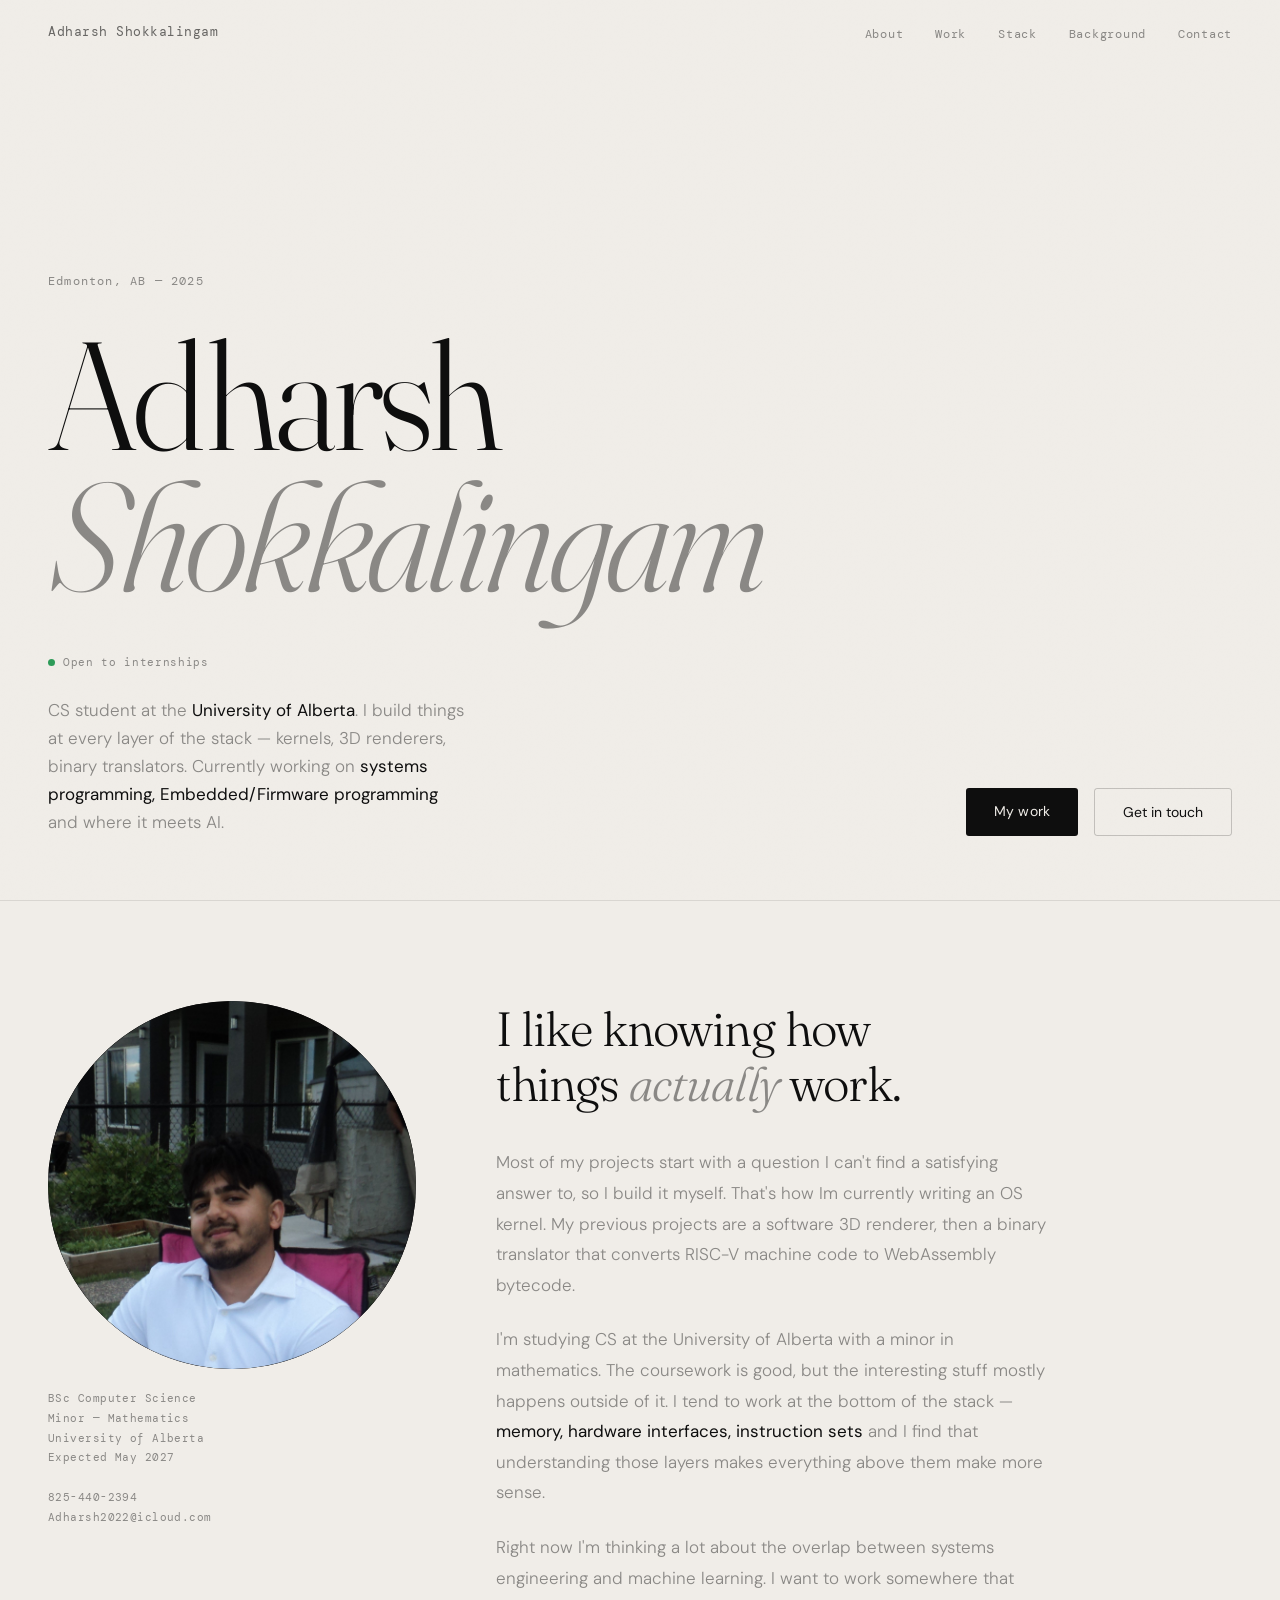
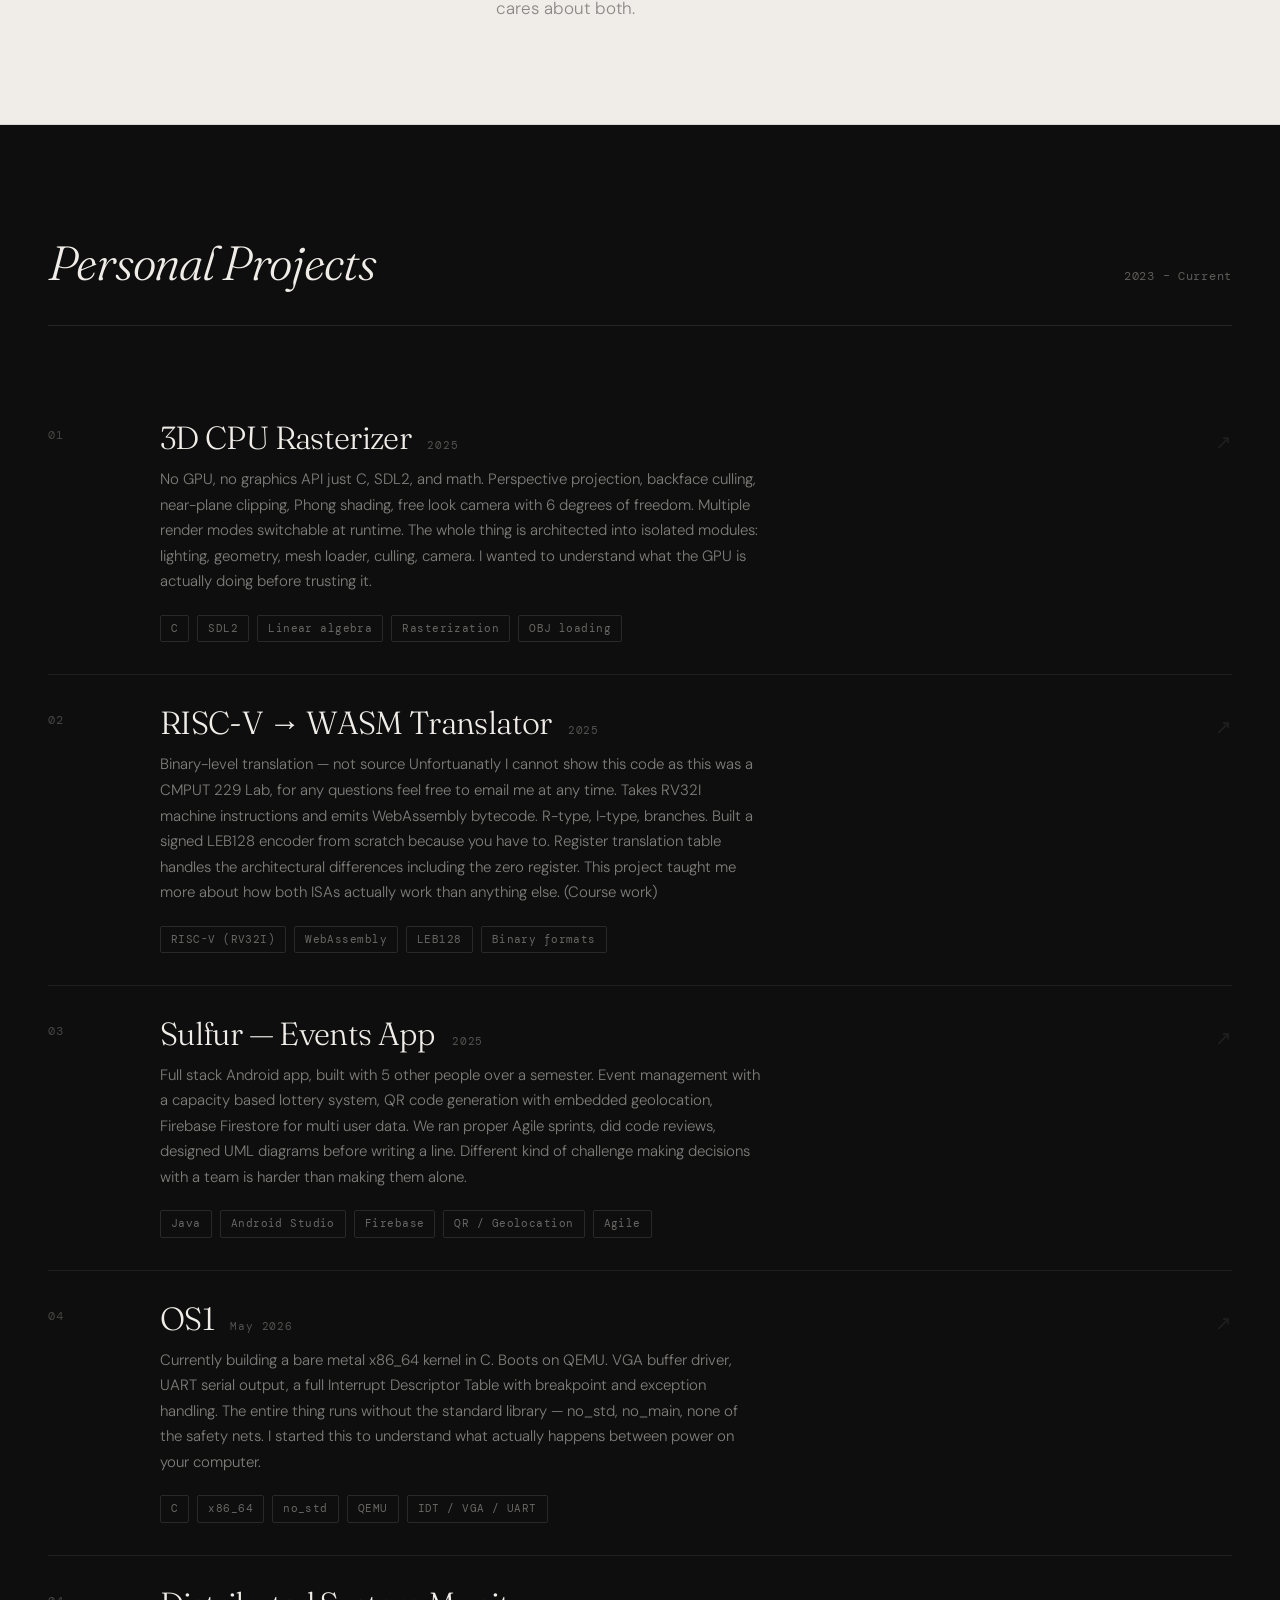
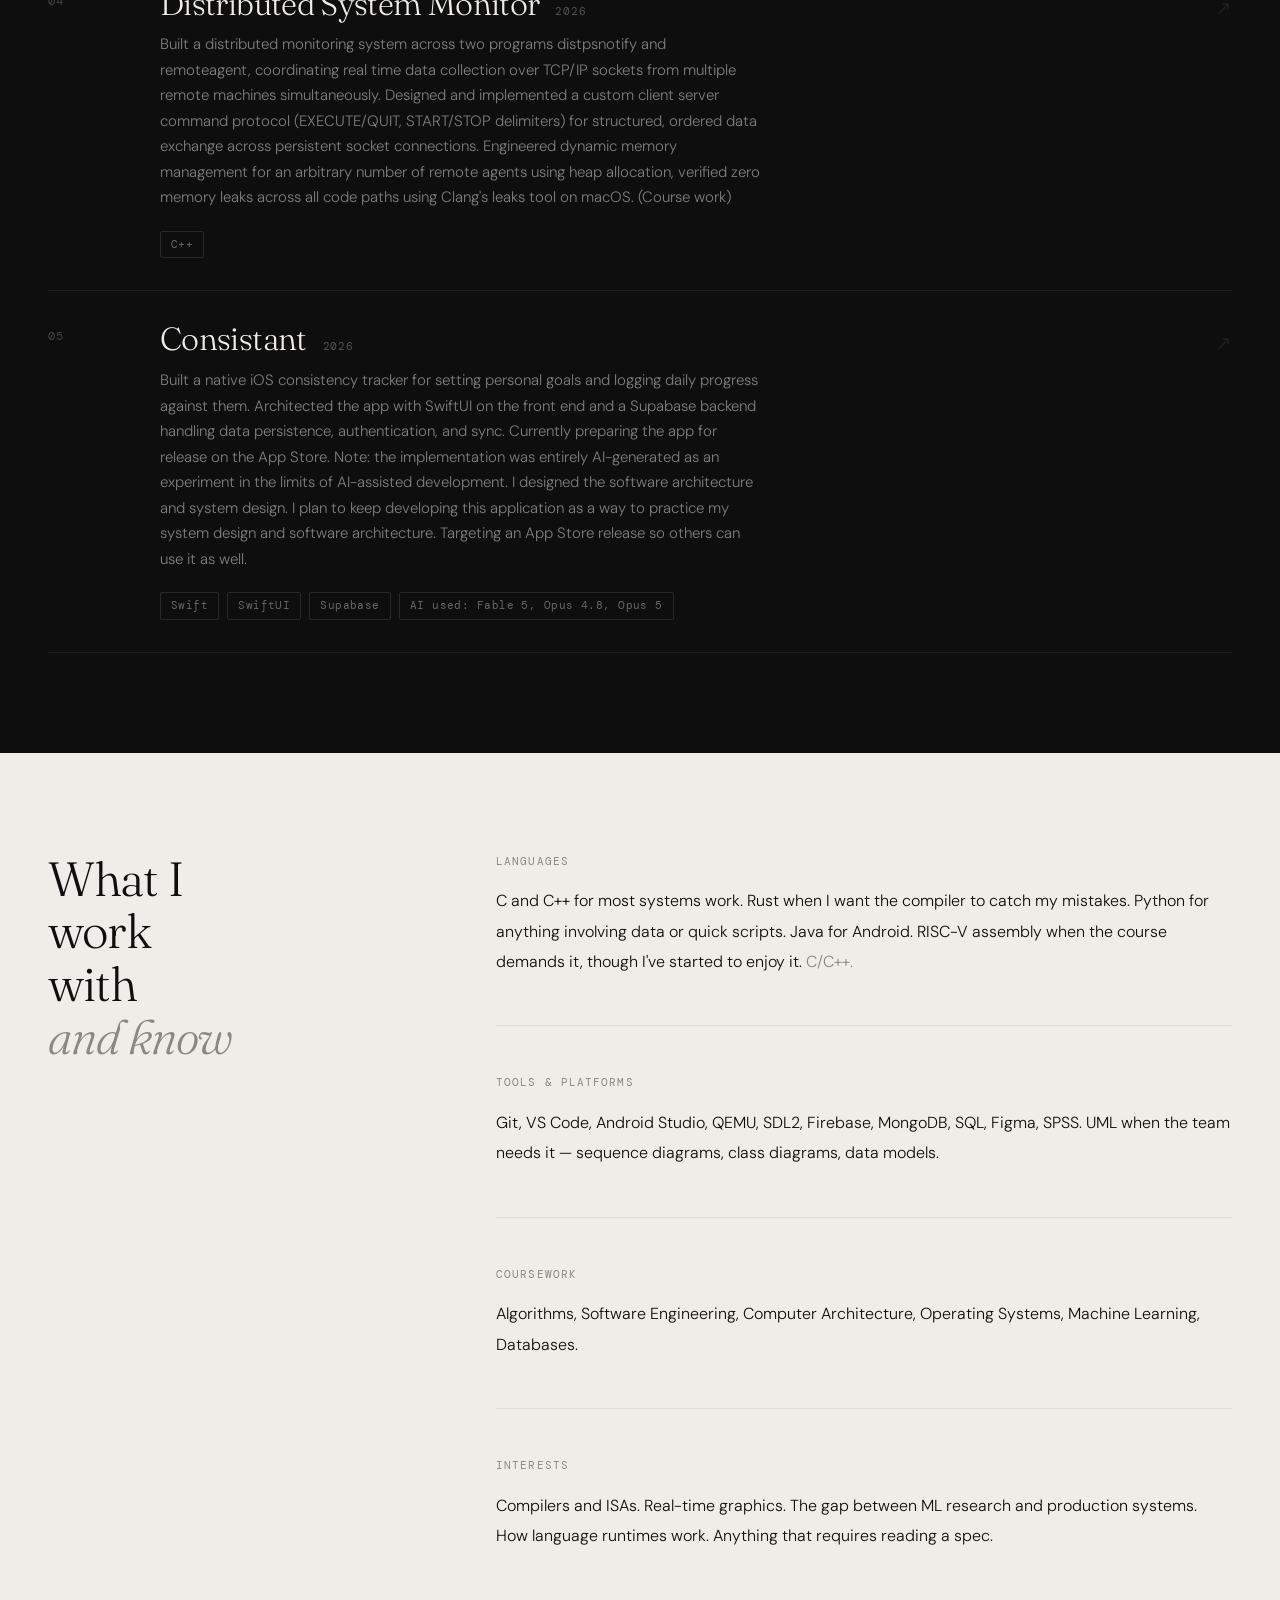
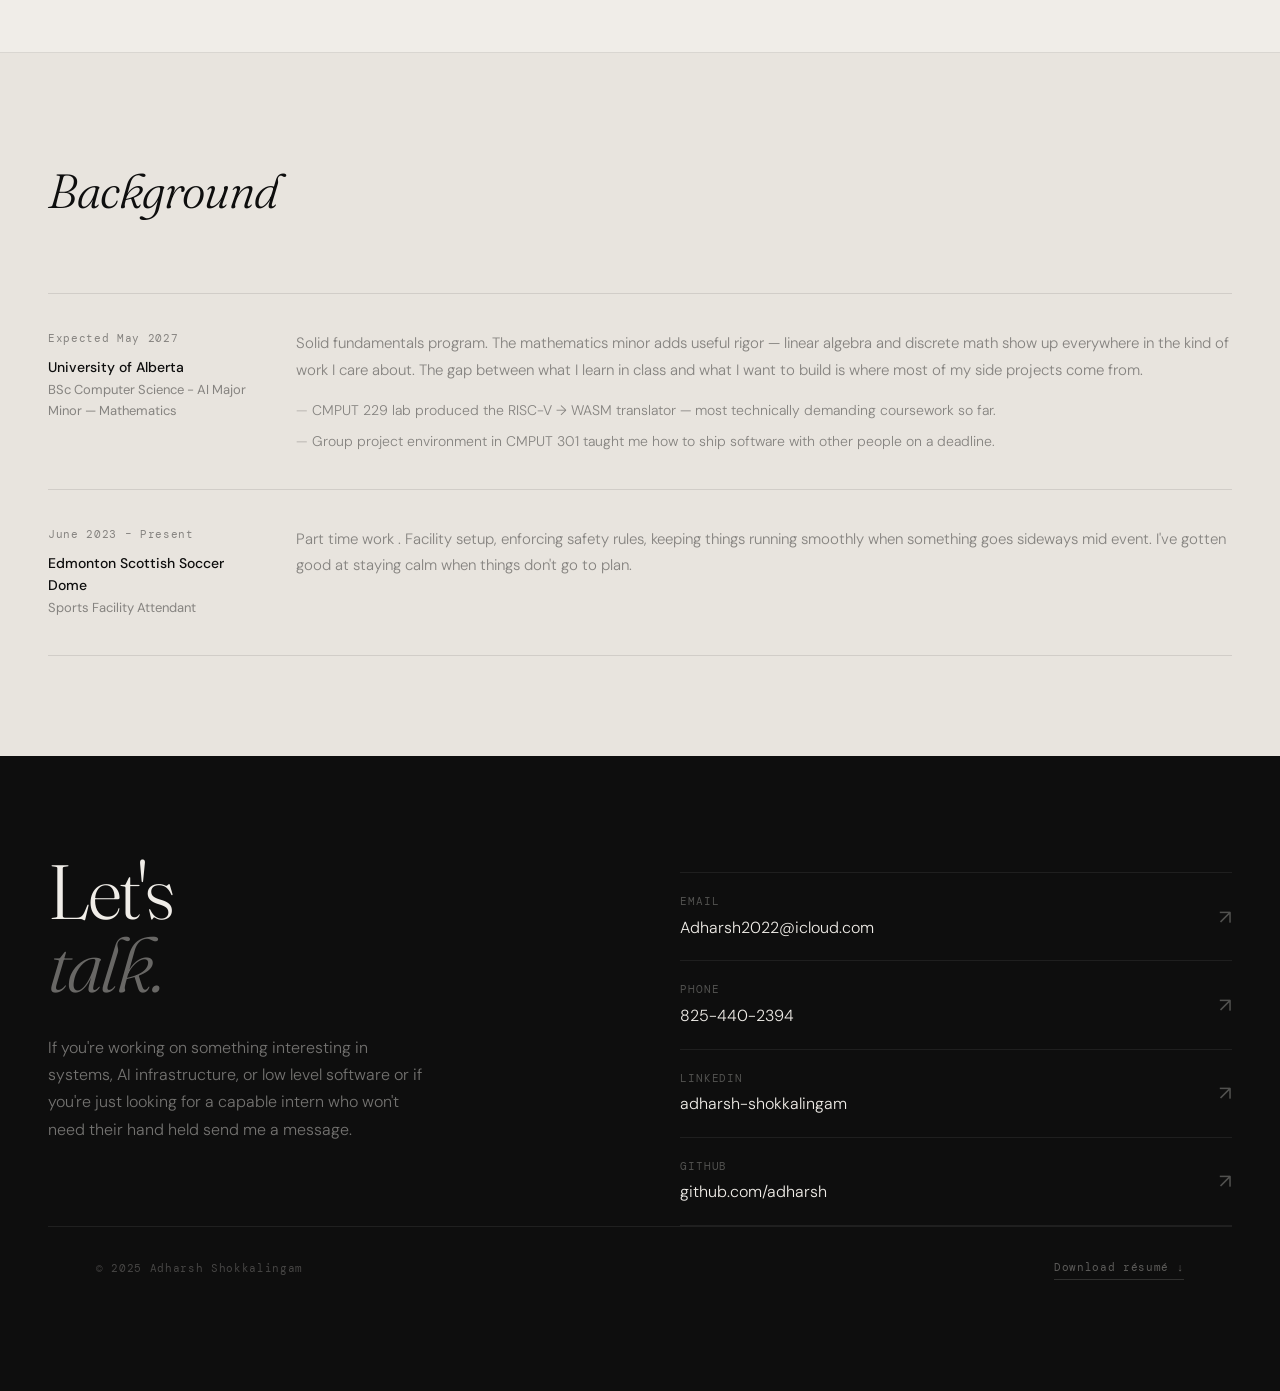
==== commit 25839617: "Updated my website person projects section" ====
--- a/index.html
+++ b/index.html
@@ -408,8 +408,8 @@
 
 <section id="projects">
   <div class="proj-header">
-    <h2>Selected work</h2>
-    <span>2023 – 2025</span>
+    <h2>Personal Projects</h2>
+    <span>2023 – Current</span>
   </div>
   <div class="proj-list">
 
@@ -469,16 +469,16 @@
       <div class="proj-arrow-btn">↗</div>
     </a>
 
-    <a class="proj-item reveal reveal-delay-3" href="https://github.com/HarshS23/FeOS" target="_blank" rel="noopener noreferrer" style="text-decoration:none;color:inherit;">
+    <a class="proj-item reveal reveal-delay-3" href="https://github.com/HarshS23/OS1" target="_blank" rel="noopener noreferrer" style="text-decoration:none;color:inherit;">
       <div class="proj-num">04</div>
       <div class="proj-main">
         <div class="proj-title-row">
-          <div class="proj-name">FeOS MK1</div>
-          <div class="proj-year">2026</div>
-        </div>
-        <p class="proj-desc">Currently building a bare metal x86_64 kernel in Rust. Boots on QEMU. VGA buffer driver, UART serial output, a full Interrupt Descriptor Table with breakpoint and exception handling. The entire thing runs without the standard library — no_std, no_main, none of the safety nets. I started this to understand what actually happens between power on and your terminal prompt.</p>
+          <div class="proj-name">OS1 </div>
+          <div class="proj-year"> May 2026</div>
+        </div>
+        <p class="proj-desc">Currently building a bare metal x86_64 kernel in C. Boots on QEMU. VGA buffer driver, UART serial output, a full Interrupt Descriptor Table with breakpoint and exception handling. The entire thing runs without the standard library — no_std, no_main, none of the safety nets. I started this to understand what actually happens between power on your computer.</p>
         <div class="proj-tags">
-          <span class="proj-tag-pill">Rust</span>
+          <span class="proj-tag-pill">C</span>
           <span class="proj-tag-pill">x86_64</span>
           <span class="proj-tag-pill">no_std</span>
           <span class="proj-tag-pill">QEMU</span>
@@ -499,15 +499,39 @@
           Designed and implemented a custom client server command protocol (EXECUTE/QUIT, START/STOP delimiters) for structured, ordered data exchange across persistent socket connections. 
           Engineered dynamic memory management for an arbitrary number of remote agents using heap allocation, verified zero memory leaks across all code paths using Clang's leaks tool on macOS. (Course work)</p>
         <div class="proj-tags">
-          <span class="proj-tag-pill">Rust</span>
-          <span class="proj-tag-pill">x86_64</span>
-          <span class="proj-tag-pill">no_std</span>
-          <span class="proj-tag-pill">QEMU</span>
-          <span class="proj-tag-pill">IDT / VGA / UART</span>
+          <span class="proj-tag-pill">C++</span>
         </div>
       </div>
       <div class="proj-arrow-btn">↗</div>
     </a>
+
+    <a class="proj-item reveal reveal-delay-5" href="https://github.com/HarshS23/Consistant" target="_blank" rel="noopener noreferrer" style="text-decoration:none;color:inherit;">
+    <div class="proj-num">05</div>
+    <div class="proj-main">
+      <div class="proj-title-row">
+        <div class="proj-name">Consistant</div>
+        <div class="proj-year">2026</div>
+      </div>
+      <p class="proj-desc"> Built a native iOS consistency tracker for setting personal goals and logging daily progress against them.
+          Architected the app with SwiftUI on the front end and a Supabase backend handling data persistence, authentication, and sync.
+          Currently preparing the app for release on the App Store.
+          Note: the implementation was entirely AI-generated as an experiment in the limits of AI-assisted development.
+          I designed the software architecture and system design.
+          I plan to keep developing this application as a way to practice my system design and software architecture.
+          Targeting an App Store release so others can use it as well.
+      </p>
+      <div class="proj-tags">
+        <span class="proj-tag-pill">Swift</span>
+        <span class="proj-tag-pill">SwiftUI</span>
+        <span class="proj-tag-pill">Supabase</span>
+        <span class="proj-tag-pill">AI used: Fable 5, Opus 4.8, Opus 5</span>
+        
+      </div>
+    </div>
+    <div class="proj-arrow-btn">↗</div>
+  </a>
+
+
 
 
 
